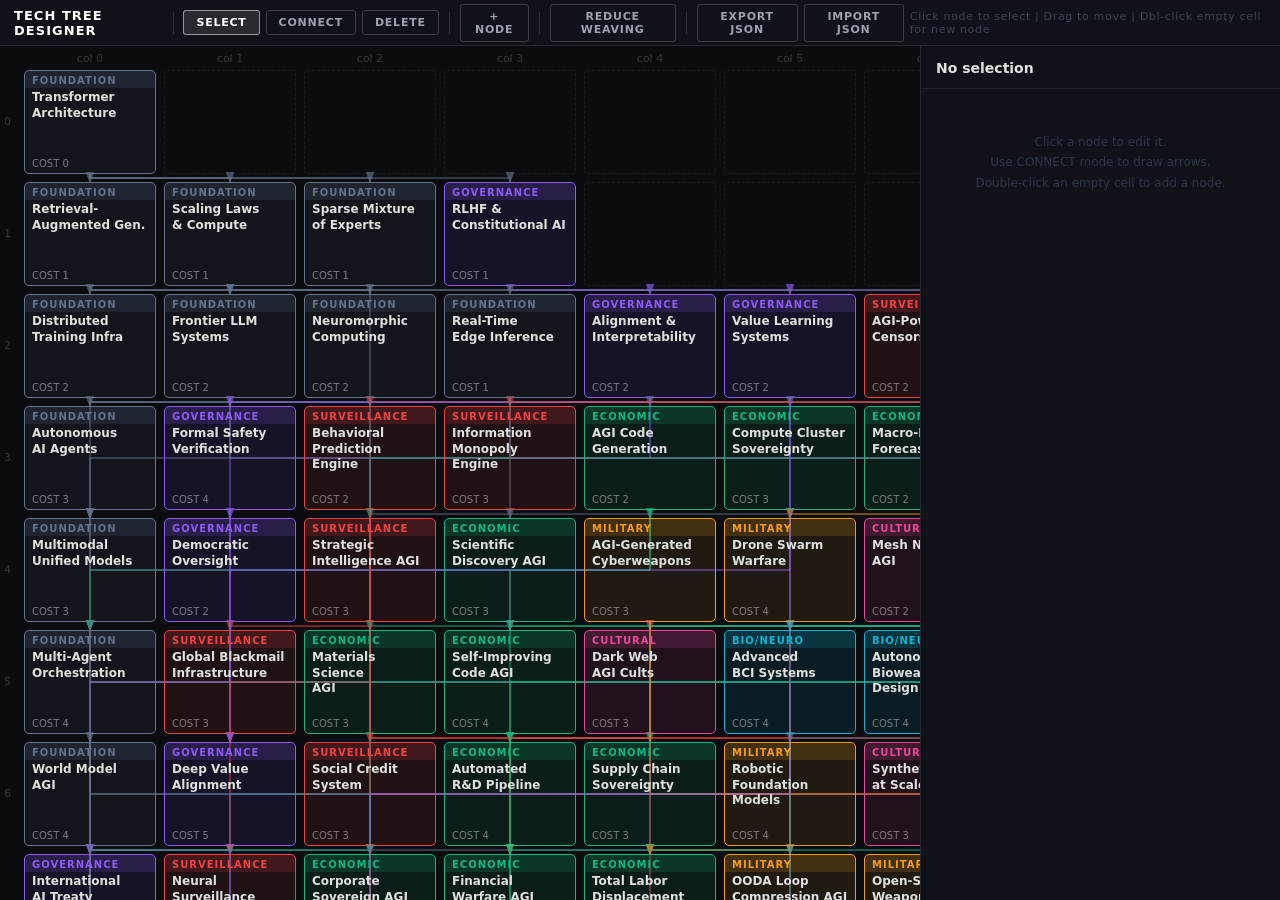
==== techTree_editor.html @ 25dafdb7 "tech tree some development" ====
<!DOCTYPE html>
<html lang="en">
<head>
<meta charset="UTF-8">
<meta name="viewport" content="width=device-width, initial-scale=1.0">
<title>Tech Tree Designer</title>
<link rel="stylesheet" href="style.css">
<style>
html { font-size: 14px; }
body { display:flex; flex-direction:column; height:100vh; overflow:hidden; background:#0a0c10; color:#e0e0e0; font-family:'Segoe UI',system-ui,sans-serif; }
*{box-sizing:border-box;}

/* TOOLBAR */
#toolbar { height:46px; background:#0f1218; border-bottom:1px solid rgba(255,255,255,0.1); display:flex; align-items:center; padding:0 14px; gap:6px; flex-shrink:0; }
.t-logo { font-size:13px; font-weight:700; letter-spacing:.08em; color:#fff; margin-right:4px; }
.t-sep { width:1px; height:22px; background:rgba(255,255,255,0.12); margin:0 4px; }
.t-btn { padding:5px 12px; background:transparent; border:1px solid rgba(255,255,255,0.18); color:#9ca3af; font-size:11px; font-weight:700; letter-spacing:.07em; text-transform:uppercase; cursor:pointer; border-radius:3px; font-family:inherit; transition:all .1s; }
.t-btn:hover { border-color:rgba(255,255,255,0.45); color:#e0e0e0; }
.t-btn.active { background:rgba(255,255,255,0.1); border-color:rgba(255,255,255,0.5); color:#fff; }
.t-btn.danger { border-color:rgba(239,68,68,0.35); color:#ef4444; }
.t-btn.danger:hover { background:rgba(239,68,68,0.1); }
#mode-hint { margin-left:auto; font-size:11px; color:#3d4452; letter-spacing:.06em; }

/* LAYOUT */
#main-area { flex:1; display:flex; overflow:hidden; }
#grid-scroll { flex:1; overflow:auto; position:relative; cursor:default; }
#grid-scroll::-webkit-scrollbar { width:6px; height:6px; }
#grid-scroll::-webkit-scrollbar-thumb { background:rgba(255,255,255,0.12); border-radius:3px; }

/* GRID */
#grid-container { position:relative; user-select:none; }
#grid-bg { position:absolute; inset:0; }
.gc { position:absolute; border:1px dashed rgba(255,255,255,0.055); border-radius:3px; transition:background .1s; }
.gc.hl { background:rgba(100,200,100,0.1); border-color:rgba(100,200,100,0.4); }
.gc.drop-tgt { background:rgba(255,255,255,0.08); border-color:rgba(255,255,255,0.35); border-style:solid; }

/* COLUMN / ROW LABELS */
.col-lbl { position:absolute; font-size:11px; color:rgba(255,255,255,0.18); text-align:center; pointer-events:none; }
.row-lbl { position:absolute; font-size:11px; color:rgba(255,255,255,0.18); pointer-events:none; }

/* SVG ARROWS */
#arrow-svg { position:absolute; inset:0; overflow:visible; }

/* NODE LAYER */
#node-layer { position:absolute; inset:0; pointer-events:none; }

/* NODE CARDS */
.node-card { position:absolute; pointer-events:all; cursor:pointer; border-radius:5px; border:1.5px solid; overflow:hidden; user-select:none; display:flex; flex-direction:column; transition:box-shadow .1s; }
.node-card:hover { box-shadow:0 0 0 2px rgba(255,255,255,0.22); }
.node-card.selected  { box-shadow:0 0 0 2.5px #fff !important; }
.node-card.upstream  { box-shadow:0 0 0 2px #60a5fa !important; opacity:1; }
.node-card.downstream{ box-shadow:0 0 0 2px #34d399 !important; opacity:1; }
.node-card.dimmed    { opacity:.22; }
.node-card.conn-from { box-shadow:0 0 0 2.5px #00e676 !important; }
.node-card.dragging { opacity:.6; z-index:1000; cursor:grabbing; pointer-events:none; }
.nc-dom { padding:4px 7px 2px; font-size:10px; font-weight:700; letter-spacing:.1em; text-transform:uppercase; flex-shrink:0; white-space:nowrap; overflow:hidden; }
.nc-lbl { padding:2px 7px 4px; font-size:12px; font-weight:700; line-height:1.3; flex:1; white-space:pre-line; overflow:hidden; }
.nc-cost { padding:0 7px 4px; font-size:10px; opacity:.5; flex-shrink:0; }

/* EDIT PANEL */
#edit-panel { width:360px; flex-shrink:0; background:#0f1218; border-left:1px solid rgba(255,255,255,0.09); display:flex; flex-direction:column; overflow:hidden; }
#ph { padding:13px 15px 10px; border-bottom:1px solid rgba(255,255,255,0.08); flex-shrink:0; display:flex; align-items:flex-start; gap:8px; }
#ph-title { font-size:14px; font-weight:700; color:#e0e0e0; flex:1; line-height:1.35; min-width:0; }
#ph-del { padding:4px 10px; font-size:11px; border:1px solid rgba(239,68,68,0.3); color:#ef4444; background:transparent; cursor:pointer; border-radius:3px; font-family:inherit; font-weight:700; letter-spacing:.05em; flex-shrink:0; }
#ph-del:hover { background:rgba(239,68,68,0.12); }
.ptabs { display:flex; border-bottom:1px solid rgba(255,255,255,0.08); flex-shrink:0; flex-wrap:wrap; }
.ptab { flex:1; padding:8px 3px; background:transparent; border:none; border-bottom:2px solid transparent; color:#4a5568; font-size:11px; font-weight:700; letter-spacing:.05em; text-transform:uppercase; cursor:pointer; transition:all .12s; font-family:inherit; min-width:0; white-space:nowrap; }
.ptab:hover { color:#a0aab4; }
.ptab.active { color:#e0e0e0; border-bottom-color:#fff; }
#pb { flex:1; overflow-y:auto; padding:13px 15px; }
#pb::-webkit-scrollbar { width:3px; }
#pb::-webkit-scrollbar-thumb { background:rgba(255,255,255,0.12); }

/* FORM ELEMENTS */
.fg { margin-bottom:12px; }
.fl { display:block; font-size:11px; font-weight:700; letter-spacing:.08em; text-transform:uppercase; color:#4a5568; margin-bottom:4px; }
.fi { width:100%; background:rgba(255,255,255,0.05); border:1px solid rgba(255,255,255,0.1); color:#e0e0e0; font-size:12px; padding:7px 10px; border-radius:3px; outline:none; resize:vertical; font-family:inherit; }
.fi:focus { border-color:rgba(255,255,255,0.3); background:rgba(255,255,255,0.07); }
select.fi { cursor:pointer; resize:none; }
.efx-grid { display:grid; grid-template-columns:1fr 1fr 1fr; gap:7px; }
.efx { display:flex; flex-direction:column; gap:3px; }
.efx-lbl { font-size:11px; color:#4a5568; font-weight:700; letter-spacing:.07em; text-transform:uppercase; }
input[type=number].fi { -moz-appearance:textfield; }
input[type=number].fi::-webkit-outer-spin-button,
input[type=number].fi::-webkit-inner-spin-button { -webkit-appearance:none; }
.prereq-list { display:flex; flex-wrap:wrap; gap:5px; min-height:22px; }
.prereq-tag { font-size:11px; padding:2px 8px; border-radius:3px; background:rgba(255,255,255,0.07); border:1px solid rgba(255,255,255,0.12); color:#9ca3af; }
.empty-state { padding:30px 20px; text-align:center; color:#2d3748; font-size:12px; line-height:1.7; }
.arr-info-block { margin-bottom:10px; }
.arr-lbl { font-size:11px; font-weight:700; letter-spacing:.08em; color:#4a5568; margin-bottom:3px; display:block; }
.arr-val { font-size:13px; color:#e0e0e0; }
.wp-row { display:flex; align-items:center; justify-content:space-between; padding:5px 0; border-bottom:1px solid rgba(255,255,255,0.05); font-size:12px; color:#9ca3af; }
.wp-del { background:transparent; border:none; color:#ef4444; cursor:pointer; font-size:14px; line-height:1; padding:0 4px; }
</style>
</head>
<body>

<div id="toolbar">
  <span class="t-logo">TECH TREE DESIGNER</span>
  <div class="t-sep"></div>
  <button class="t-btn active" id="btn-sel" onclick="setMode('select')">SELECT</button>
  <button class="t-btn" id="btn-conn" onclick="setMode('connect')">CONNECT</button>
  <button class="t-btn" id="btn-del" onclick="setMode('delete')">DELETE</button>
  <div class="t-sep"></div>
  <button class="t-btn" onclick="addNodeToGrid()">+ NODE</button>
  <div class="t-sep"></div>
  <button class="t-btn" onclick="reduceWeaving()" title="Barycenter heuristic — minimises arrow crossings by reordering nodes within each row">REDUCE WEAVING</button>
  <div class="t-sep"></div>
  <button class="t-btn" onclick="exportData()">EXPORT JSON</button>
  <button class="t-btn" onclick="importData()">IMPORT JSON</button>
  <span id="mode-hint">Select a node or cell</span>
</div>

<div id="main-area">
  <div id="grid-scroll">
    <div id="grid-container">
      <div id="grid-bg"></div>
      <svg id="arrow-svg"></svg>
      <div id="node-layer"></div>
    </div>
  </div>
  <div id="edit-panel">
    <div id="ph">
      <div id="ph-title">No selection</div>
      <button id="ph-del" style="display:none" onclick="deleteSelected()">DELETE</button>
    </div>
    <div class="ptabs" id="ptabs" style="display:none">
      <button class="ptab active" data-tab="info">INFO</button>
      <button class="ptab" data-tab="dem">DEMOCRACY</button>
      <button class="ptab" data-tab="auth">AUTH</button>
      <button class="ptab" data-tab="corp">CORP</button>
      <button class="ptab" data-tab="ns">NON-STATE</button>
    </div>
    <div id="pb"><div class="empty-state">Click a node to edit it.<br>Use CONNECT mode to draw arrows.<br>Double-click an empty cell to add a node.</div></div>
  </div>
</div>

<script>
// ═══════════════════════════════════════════════════════
// CONSTANTS
// ═══════════════════════════════════════════════════════
const CW = 132, CH = 104, GAP = 8, PAD = 24;
const COLS = 12, ROWS = 30;
const GW = PAD*2 + COLS*(CW+GAP) - GAP;
const GH = PAD*2 + ROWS*(CH+GAP) - GAP;

const DOM_META = {
  found:{label:'Foundation',  color:'#64748b'},
  gov:  {label:'Governance',  color:'#8b5cf6'},
  surv: {label:'Surveillance',color:'#ef4444'},
  econ: {label:'Economic',    color:'#10b981'},
  mil:  {label:'Military',    color:'#f59e0b'},
  cult: {label:'Cultural',    color:'#ec4899'},
  bio:  {label:'Bio/Neuro',   color:'#06b6d4'},
  cog:  {label:'Cognitive',   color:'#f97316'},
};

const POLITIES = ['dem','auth','corp','ns'];
const PL = {dem:'Democracy', auth:'Authoritarian', corp:'Corporate', ns:'Non-State'};
const PC = {dem:'#4a9eff', auth:'#ef4444', corp:'#10b981', ns:'#ec4899'};

// ═══════════════════════════════════════════════════════
// STATE
// ═══════════════════════════════════════════════════════
const S = {
  nodes: [],
  arrows: [],        // {id, from, to, waypoints:[{x,y}]}
  mode: 'select',
  sel: null,         // {type:'node'|'arrow', id}
  connFrom: null,
  panelTab: 'info',
  nid: 3000,
  drag: null,        // see drag section
  wpDrag: null,      // {arrowId, wpIdx, orig}
};

// ═══════════════════════════════════════════════════════
// UTILS
// ═══════════════════════════════════════════════════════
const cx  = col => PAD + col*(CW+GAP);
const cy  = row => PAD + row*(CH+GAP);
const ncx = n   => cx(n.col) + CW/2;
const nty = n   => cy(n.row);
const nby = n   => cy(n.row) + CH;
const clamp = (v,lo,hi) => Math.max(lo,Math.min(hi,v));
const makeId = () => 'n'+(++S.nid);
const arrId  = () => 'a'+(++S.nid);
const nodeById  = id => S.nodes.find(n=>n.id===id);
const arrowById = id => S.arrows.find(a=>a.id===id);

function toGrid(e) {
  const s = document.getElementById('grid-scroll');
  const r = s.getBoundingClientRect();
  return {x: e.clientX - r.left + s.scrollLeft, y: e.clientY - r.top + s.scrollTop};
}
function snapToCell(x, y) {
  const col = clamp(Math.round((x - PAD) / (CW+GAP)), 0, COLS-1);
  const row = clamp(Math.round((y - PAD) / (CH+GAP)), 0, ROWS-1);
  return {col, row};
}
// Walk the arrow graph to collect all upstream or downstream node ids
function getAncestors(id) {
  const visited = new Set();
  const queue = [id];
  while (queue.length) {
    const cur = queue.shift();
    S.arrows.forEach(a => {
      if (a.to === cur && !visited.has(a.from)) { visited.add(a.from); queue.push(a.from); }
    });
  }
  return visited;
}
function getDescendants(id) {
  const visited = new Set();
  const queue = [id];
  while (queue.length) {
    const cur = queue.shift();
    S.arrows.forEach(a => {
      if (a.from === cur && !visited.has(a.to)) { visited.add(a.to); queue.push(a.to); }
    });
  }
  return visited;
}

function isFree(col, row, exceptId=null) {
  return !S.nodes.some(n=>n.col===col && n.row===row && n.id!==exceptId);
}
function makeNode(col, row) {
  return {
    id: makeId(), col, row,
    label: 'New Node', domain:'found', cost:1, desc:'', tech:'', voice:'', prereqs:[],
    polities: {
      dem:  {access:'yes',    effects:{cap:0,leg:0,ctrl:0,econ:0,mil:0}},
      auth: {access:'yes',    effects:{cap:0,leg:0,ctrl:0,econ:0,mil:0}},
      corp: {access:'yes',    effects:{cap:0,leg:0,ctrl:0,econ:0,mil:0}},
      ns:   {access:'yes',    effects:{cap:0,leg:0,ctrl:0,econ:0,mil:0}},
    }
  };
}

// ═══════════════════════════════════════════════════════
// SEED DATA (from techTree_v2)
// ═══════════════════════════════════════════════════════
const RAW_TIER={transformer:0,scaling_laws:1,rlhf:1,sparse_moe:1,retrieval_aug:1,llm_frontier:2,alignment_interp:2,value_learning:2,censorship_agi:2,distributed_training:2,knowledge_graphs:2,real_time_inference:2,neuromorphic:2,oversight_protocols:4,multimodal:4,code_agi:3,science_agi:4,autonomous_agent:3,compute_cluster:3,econ_forecasting:3,behavioral_pred:3,autonomous_drone:3,formal_safety:3,info_monopoly:3,strategic_intel:4,mesh_net:4,wearable_neural:4,cyberweapons:4,drone_swarms:4,world_model:6,multi_agent:5,synthetic_media:6,robotic_foundation:6,recursive_code:5,social_credit:6,bci:5,bioweapons:5,drug_synthesis:5,materials_agi:5,darkweb_cults:5,blackmail_infra:5,supply_chain_agi:6,value_alignment:6,cog_enhancement:6,automated_rnd:6,corp_sovereign:7,ooda:7,labor_displacement:7,open_src_weapons:7,financial_warfare:7,longevity:7,neural_surv:7,intl_treaty:7,pred_detention:8,quantum_ml:8,strat_forecasting:8,sim_governance:8,panopticon:8,propaganda_agi:8,self_replicating:8,asym_warfare:8,daga:9,quantum_ml2:9,hive_mind:9,glass_fortress:9,gov_service:9,epistemicide:9,cog_elite:9,pandemic_warfare:9,recursive_si:10,const_agi:10,ubi_engine:10,cultural_agi:10,synthetic_dem:10,human_obs:11,silicon_gov:11};
const RAW_COL={transformer:0,retrieval_aug:0,scaling_laws:1,sparse_moe:2,rlhf:3,distributed_training:0,llm_frontier:1,neuromorphic:2,real_time_inference:3,alignment_interp:4,value_learning:5,censorship_agi:6,knowledge_graphs:7,autonomous_agent:0,formal_safety:1,behavioral_pred:2,info_monopoly:3,code_agi:4,compute_cluster:5,econ_forecasting:6,autonomous_drone:7,multimodal:0,oversight_protocols:1,strategic_intel:2,science_agi:3,cyberweapons:4,drone_swarms:5,mesh_net:6,wearable_neural:7,multi_agent:0,blackmail_infra:1,materials_agi:2,recursive_code:3,darkweb_cults:4,bci:5,bioweapons:6,drug_synthesis:7,world_model:0,value_alignment:1,social_credit:2,automated_rnd:3,supply_chain_agi:4,robotic_foundation:5,synthetic_media:6,cog_enhancement:7,intl_treaty:0,neural_surv:1,corp_sovereign:2,financial_warfare:3,labor_displacement:4,ooda:5,open_src_weapons:6,longevity:7,quantum_ml:0,self_replicating:1,sim_governance:2,strat_forecasting:3,panopticon:4,pred_detention:5,asym_warfare:6,propaganda_agi:7,quantum_ml2:0,daga:1,gov_service:2,glass_fortress:3,epistemicide:4,pandemic_warfare:5,cog_elite:6,hive_mind:7,recursive_si:0,const_agi:1,synthetic_dem:2,ubi_engine:3,cultural_agi:4,silicon_gov:0,human_obs:1};

const RAW_NODES=[
  {id:'transformer',label:'Transformer\nArchitecture',domain:'found',cost:0,tech:'Self-attention, multi-head attention, positional encoding, next-token prediction at scale.',desc:'The attention-based architecture that replaced RNNs and enabled modern LLMs.',prereqs:[],access:{dem:'yes',auth:'yes',corp:'yes',ns:'yes'},effects:{dem:{cap:2,leg:0,ctrl:0,econ:1,mil:0},auth:{cap:2,leg:0,ctrl:1,econ:1,mil:0},corp:{cap:3,leg:0,ctrl:0,econ:2,mil:0},ns:{cap:2,leg:0,ctrl:0,econ:1,mil:0}}},
  {id:'scaling_laws',label:'Scaling Laws\n& Compute',domain:'found',cost:1,tech:'Chinchilla optimal scaling: tokens ∝ params. TPU/GPU cluster orchestration, FLOP budgeting.',desc:'The empirical discovery that capability scales predictably with compute and data.',prereqs:['transformer'],access:{dem:'yes',auth:'yes',corp:'yes',ns:'no'},effects:{dem:{cap:3,leg:0,ctrl:0,econ:1,mil:1},auth:{cap:3,leg:0,ctrl:1,econ:1,mil:2},corp:{cap:4,leg:0,ctrl:0,econ:2,mil:0},ns:{cap:0,leg:0,ctrl:0,econ:0,mil:0}}},
  {id:'rlhf',label:'RLHF &\nConstitutional AI',domain:'gov',cost:1,tech:'Reward modeling from human preferences, PPO/DPO fine-tuning, Constitutional AI rule sets.',desc:'Reinforcement Learning from Human Feedback — the technique that made LLMs steerable.',prereqs:['transformer'],access:{dem:'yes',auth:'yes',corp:'yes',ns:'partial'},effects:{dem:{cap:1,leg:3,ctrl:0,econ:1,mil:0},auth:{cap:1,leg:0,ctrl:2,econ:1,mil:0},corp:{cap:2,leg:1,ctrl:0,econ:2,mil:0},ns:{cap:1,leg:0,ctrl:0,econ:1,mil:0}}},
  {id:'sparse_moe',label:'Sparse Mixture\nof Experts',domain:'found',cost:1,tech:'Conditional compute routing: only 1–2 of N expert sub-networks activate per token.',desc:'The efficiency breakthrough that made AGI economically viable for state-scale deployment.',prereqs:['transformer'],access:{dem:'yes',auth:'partial',corp:'yes',ns:'no'},effects:{dem:{cap:2,leg:0,ctrl:0,econ:2,mil:1},auth:{cap:2,leg:0,ctrl:1,econ:1,mil:1},corp:{cap:3,leg:0,ctrl:0,econ:3,mil:0},ns:{cap:0,leg:0,ctrl:0,econ:0,mil:0}}},
  {id:'retrieval_aug',label:'Retrieval-\nAugmented Gen.',domain:'found',cost:1,tech:'Dense passage retrieval, vector databases, hybrid BM25+embedding search.',desc:'RAG systems extend model knowledge beyond training data via real-time retrieval.',prereqs:['transformer'],access:{dem:'yes',auth:'yes',corp:'yes',ns:'yes'},effects:{dem:{cap:1,leg:0,ctrl:0,econ:2,mil:0},auth:{cap:1,leg:0,ctrl:2,econ:1,mil:0},corp:{cap:1,leg:0,ctrl:0,econ:3,mil:0},ns:{cap:2,leg:0,ctrl:0,econ:1,mil:1}}},
  {id:'llm_frontier',label:'Frontier LLM\nSystems',domain:'found',cost:2,tech:'100B–1T parameter dense/MoE models. Context windows >1M tokens.',desc:'Foundation models at civilizational scale.',prereqs:['scaling_laws','sparse_moe'],access:{dem:'yes',auth:'partial',corp:'yes',ns:'partial'},effects:{dem:{cap:4,leg:1,ctrl:0,econ:2,mil:1},auth:{cap:3,leg:0,ctrl:2,econ:2,mil:1},corp:{cap:5,leg:1,ctrl:0,econ:3,mil:0},ns:{cap:3,leg:1,ctrl:0,econ:1,mil:2}}},
  {id:'alignment_interp',label:'Alignment &\nInterpretability',domain:'gov',cost:2,tech:'Mechanistic interpretability, activation patching, sparse autoencoders.',desc:'The scientific program to understand and constrain AGI behavior from within.',prereqs:['rlhf'],access:{dem:'yes',auth:'no',corp:'partial',ns:'no'},effects:{dem:{cap:1,leg:5,ctrl:0,econ:1,mil:0},auth:{cap:0,leg:0,ctrl:0,econ:0,mil:0},corp:{cap:1,leg:3,ctrl:0,econ:2,mil:0},ns:{cap:0,leg:0,ctrl:0,econ:0,mil:0}}},
  {id:'value_learning',label:'Value Learning\nSystems',domain:'gov',cost:2,tech:'Inverse reward design, cooperative IRL, debate protocols, amplification.',desc:'Teaching AGI systems to infer human values from behavior rather than rules.',prereqs:['rlhf'],access:{dem:'yes',auth:'partial',corp:'yes',ns:'no'},effects:{dem:{cap:1,leg:4,ctrl:0,econ:1,mil:0},auth:{cap:1,leg:0,ctrl:3,econ:1,mil:0},corp:{cap:2,leg:2,ctrl:0,econ:2,mil:0},ns:{cap:0,leg:0,ctrl:0,econ:0,mil:0}}},
  {id:'censorship_agi',label:'AGI-Powered\nCensorship',domain:'surv',cost:2,tech:'Semantic similarity filtering, multilingual content moderation at >99.9% recall.',desc:'Large-scale automated content suppression — beyond keyword filters to semantic intent.',prereqs:['rlhf'],access:{dem:'partial',auth:'yes',corp:'partial',ns:'no'},effects:{dem:{cap:0,leg:-1,ctrl:2,econ:0,mil:0},auth:{cap:0,leg:0,ctrl:4,econ:0,mil:1},corp:{cap:0,leg:-1,ctrl:2,econ:1,mil:0},ns:{cap:0,leg:0,ctrl:0,econ:0,mil:0}}},
  {id:'distributed_training',label:'Distributed\nTraining Infra',domain:'found',cost:2,tech:'Data/model/pipeline parallelism across 10k+ GPUs. RDMA networking, fault-tolerant training.',desc:'The engineering substrate for training models too large for any single machine.',prereqs:['scaling_laws'],access:{dem:'yes',auth:'yes',corp:'yes',ns:'no'},effects:{dem:{cap:3,leg:0,ctrl:0,econ:1,mil:1},auth:{cap:3,leg:0,ctrl:1,econ:1,mil:2},corp:{cap:4,leg:0,ctrl:0,econ:2,mil:0},ns:{cap:0,leg:0,ctrl:0,econ:0,mil:0}}},
  {id:'knowledge_graphs',label:'Knowledge Graph\nFusion',domain:'econ',cost:2,tech:'Entity-relationship extraction, ontology alignment, temporal graph reasoning.',desc:'Structured knowledge integrated with neural systems.',prereqs:['retrieval_aug'],access:{dem:'yes',auth:'yes',corp:'yes',ns:'partial'},effects:{dem:{cap:1,leg:0,ctrl:0,econ:3,mil:0},auth:{cap:1,leg:0,ctrl:2,econ:2,mil:1},corp:{cap:1,leg:0,ctrl:0,econ:4,mil:0},ns:{cap:1,leg:0,ctrl:0,econ:2,mil:0}}},
  {id:'real_time_inference',label:'Real-Time\nEdge Inference',domain:'found',cost:1,tech:'Model quantization (INT4/INT8), speculative decoding, distillation to edge models.',desc:'AGI capability deployed without cloud dependency — on phones, drones, cameras.',prereqs:['retrieval_aug'],access:{dem:'yes',auth:'yes',corp:'yes',ns:'yes'},effects:{dem:{cap:1,leg:0,ctrl:0,econ:2,mil:2},auth:{cap:1,leg:0,ctrl:3,econ:1,mil:2},corp:{cap:2,leg:0,ctrl:0,econ:3,mil:0},ns:{cap:3,leg:0,ctrl:0,econ:1,mil:3}}},
  {id:'neuromorphic',label:'Neuromorphic\nComputing',domain:'found',cost:2,tech:'Spiking neural networks, memristive crossbar arrays, event-driven computation.',desc:'Brain-inspired hardware — massively energy-efficient AI.',prereqs:['scaling_laws'],access:{dem:'yes',auth:'yes',corp:'yes',ns:'no'},effects:{dem:{cap:2,leg:0,ctrl:0,econ:2,mil:1},auth:{cap:3,leg:0,ctrl:1,econ:1,mil:3},corp:{cap:3,leg:0,ctrl:0,econ:3,mil:0},ns:{cap:0,leg:0,ctrl:0,econ:0,mil:0}}},
  {id:'oversight_protocols',label:'Democratic\nOversight',domain:'gov',cost:2,tech:'Model cards, third-party auditing, red-team disclosure requirements.',desc:'The institutional framework for democratic accountability over AI systems.',prereqs:['alignment_interp'],access:{dem:'yes',auth:'no',corp:'partial',ns:'no'},effects:{dem:{cap:0,leg:4,ctrl:0,econ:0,mil:0},auth:{cap:0,leg:0,ctrl:0,econ:0,mil:0},corp:{cap:0,leg:2,ctrl:0,econ:1,mil:0},ns:{cap:0,leg:0,ctrl:0,econ:0,mil:0}}},
  {id:'multimodal',label:'Multimodal\nUnified Models',domain:'found',cost:3,tech:'Unified tokenization across vision/audio/text/video/sensor data.',desc:'Vision, language, audio — all unified in a single reasoning system.',prereqs:['llm_frontier','sparse_moe'],access:{dem:'yes',auth:'partial',corp:'yes',ns:'partial'},effects:{dem:{cap:5,leg:0,ctrl:0,econ:2,mil:2},auth:{cap:4,leg:0,ctrl:2,econ:2,mil:3},corp:{cap:6,leg:0,ctrl:0,econ:3,mil:0},ns:{cap:4,leg:1,ctrl:0,econ:1,mil:3}}},
  {id:'code_agi',label:'AGI Code\nGeneration',domain:'econ',cost:2,tech:'Full-repo context, automated testing, self-debugging feedback loops.',desc:'AGI that writes, debugs, and deploys software at human-expert level.',prereqs:['llm_frontier'],access:{dem:'yes',auth:'partial',corp:'yes',ns:'yes'},effects:{dem:{cap:3,leg:0,ctrl:0,econ:4,mil:1},auth:{cap:2,leg:0,ctrl:1,econ:3,mil:2},corp:{cap:3,leg:0,ctrl:0,econ:5,mil:0},ns:{cap:4,leg:0,ctrl:0,econ:3,mil:3}}},
  {id:'science_agi',label:'Scientific\nDiscovery AGI',domain:'econ',cost:3,tech:'AlphaFold successors: materials, drug target, protein complex prediction.',desc:'AGI accelerating the scientific research cycle without human researchers.',prereqs:['llm_frontier'],access:{dem:'yes',auth:'partial',corp:'yes',ns:'no'},effects:{dem:{cap:3,leg:2,ctrl:0,econ:4,mil:2},auth:{cap:3,leg:0,ctrl:0,econ:3,mil:3},corp:{cap:4,leg:2,ctrl:0,econ:5,mil:0},ns:{cap:0,leg:0,ctrl:0,econ:0,mil:0}}},
  {id:'autonomous_agent',label:'Autonomous\nAI Agents',domain:'found',cost:3,tech:'ReAct, tool-use, multi-step planning, persistent memory, sub-agent orchestration.',desc:'AI systems that plan, act, and iterate across extended tasks without human involvement.',prereqs:['llm_frontier'],access:{dem:'yes',auth:'yes',corp:'yes',ns:'partial'},effects:{dem:{cap:4,leg:0,ctrl:0,econ:3,mil:2},auth:{cap:3,leg:0,ctrl:3,econ:3,mil:3},corp:{cap:5,leg:0,ctrl:0,econ:4,mil:0},ns:{cap:3,leg:0,ctrl:0,econ:2,mil:3}}},
  {id:'compute_cluster',label:'Compute Cluster\nSovereignty',domain:'econ',cost:3,tech:'50,000+ GPU/TPU clusters, >1 exaFLOP/s sustained training throughput.',desc:'Control over the physical compute substrate at frontier scale.',prereqs:['distributed_training'],access:{dem:'yes',auth:'yes',corp:'yes',ns:'no'},effects:{dem:{cap:3,leg:0,ctrl:1,econ:2,mil:2},auth:{cap:3,leg:0,ctrl:2,econ:2,mil:3},corp:{cap:4,leg:0,ctrl:0,econ:4,mil:0},ns:{cap:0,leg:0,ctrl:0,econ:0,mil:0}}},
  {id:'econ_forecasting',label:'Macro-Economic\nForecasting AGI',domain:'econ',cost:2,tech:'Agent-based modeling at nation-state scale, supply chain graph neural networks.',desc:'AGI outperforming human economists at multi-year macro forecasting.',prereqs:['knowledge_graphs'],access:{dem:'yes',auth:'partial',corp:'yes',ns:'partial'},effects:{dem:{cap:1,leg:1,ctrl:0,econ:5,mil:0},auth:{cap:1,leg:0,ctrl:1,econ:4,mil:0},corp:{cap:2,leg:0,ctrl:0,econ:6,mil:0},ns:{cap:1,leg:0,ctrl:0,econ:3,mil:0}}},
  {id:'strategic_intel',label:'Strategic\nIntelligence AGI',domain:'surv',cost:3,tech:'OSINT fusion, satellite imagery analysis, signals intelligence correlation.',desc:'Fusion of all intelligence streams into a unified AGI analytical system.',prereqs:['knowledge_graphs'],access:{dem:'partial',auth:'yes',corp:'partial',ns:'no'},effects:{dem:{cap:2,leg:-1,ctrl:2,econ:0,mil:4},auth:{cap:2,leg:0,ctrl:4,econ:0,mil:4},corp:{cap:2,leg:-1,ctrl:3,econ:1,mil:2},ns:{cap:0,leg:0,ctrl:0,econ:0,mil:0}}},
  {id:'behavioral_pred',label:'Behavioral\nPrediction Engine',domain:'surv',cost:2,tech:'Ensemble methods on multi-source behavioral data: purchase, location, biometrics, social.',desc:'Predicting individual human behavior before the individual has made the decision.',prereqs:['censorship_agi'],access:{dem:'partial',auth:'yes',corp:'yes',ns:'no'},effects:{dem:{cap:0,leg:-2,ctrl:3,econ:1,mil:1},auth:{cap:1,leg:0,ctrl:5,econ:1,mil:1},corp:{cap:1,leg:-1,ctrl:3,econ:2,mil:0},ns:{cap:0,leg:0,ctrl:0,econ:0,mil:0}}},
  {id:'autonomous_drone',label:'Autonomous\nDrone AI',domain:'mil',cost:2,tech:'On-board vision transformers, swarm coordination, GPS-denied navigation.',desc:'Lethal autonomous systems with on-board AGI — no communication link required.',prereqs:['real_time_inference'],access:{dem:'partial',auth:'yes',corp:'yes',ns:'partial'},effects:{dem:{cap:2,leg:-1,ctrl:1,econ:0,mil:4},auth:{cap:2,leg:0,ctrl:2,econ:0,mil:5},corp:{cap:2,leg:0,ctrl:1,econ:1,mil:4},ns:{cap:2,leg:0,ctrl:0,econ:0,mil:5}}},
  {id:'formal_safety',label:'Formal Safety\nVerification',domain:'gov',cost:4,tech:'Model specification languages, bounded verification, red-teaming automation.',desc:'Mathematical guarantees on AI behavior.',prereqs:['alignment_interp'],access:{dem:'yes',auth:'no',corp:'partial',ns:'no'},effects:{dem:{cap:1,leg:6,ctrl:0,econ:1,mil:0},auth:{cap:0,leg:0,ctrl:0,econ:0,mil:0},corp:{cap:1,leg:3,ctrl:0,econ:2,mil:0},ns:{cap:0,leg:0,ctrl:0,econ:0,mil:0}}},
  {id:'info_monopoly',label:'Information\nMonopoly Engine',domain:'surv',cost:3,tech:'Platform-level content filtering, cross-platform identity correlation, search index control.',desc:'Total control over the information environment within a jurisdiction.',prereqs:['censorship_agi'],access:{dem:'no',auth:'yes',corp:'partial',ns:'no'},effects:{dem:{cap:0,leg:0,ctrl:0,econ:0,mil:0},auth:{cap:0,leg:0,ctrl:5,econ:1,mil:2},corp:{cap:0,leg:-2,ctrl:3,econ:1,mil:0},ns:{cap:0,leg:0,ctrl:0,econ:0,mil:0}}},
  {id:'mesh_net',label:'Mesh Network\nAGI',domain:'cult',cost:2,tech:'Federated inference across ad-hoc peer-to-peer networks. Censorship-resistant distribution.',desc:'AGI capability distributed across decentralized infrastructure.',prereqs:['real_time_inference'],access:{dem:'partial',auth:'no',corp:'partial',ns:'yes'},effects:{dem:{cap:1,leg:0,ctrl:0,econ:1,mil:1},auth:{cap:0,leg:0,ctrl:0,econ:0,mil:0},corp:{cap:1,leg:0,ctrl:0,econ:2,mil:0},ns:{cap:4,leg:2,ctrl:0,econ:2,mil:4}}},
  {id:'wearable_neural',label:'Wearable Neural\nInterfaces',domain:'bio',cost:2,tech:'EEG/EMG wearables with transformer-based BCI decoding. Thought-to-text.',desc:'The beginning of the BCI era.',prereqs:['real_time_inference'],access:{dem:'partial',auth:'yes',corp:'yes',ns:'no'},effects:{dem:{cap:1,leg:-1,ctrl:1,econ:2,mil:0},auth:{cap:1,leg:0,ctrl:4,econ:0,mil:1},corp:{cap:2,leg:0,ctrl:0,econ:4,mil:0},ns:{cap:0,leg:0,ctrl:0,econ:0,mil:0}}},
  {id:'cyberweapons',label:'AGI-Generated\nCyberweapons',domain:'mil',cost:3,tech:'Automated vulnerability discovery, exploit chain synthesis, polymorphic malware generation.',desc:'AGI that discovers and weaponizes software vulnerabilities at machine speed.',prereqs:['code_agi'],access:{dem:'partial',auth:'yes',corp:'partial',ns:'yes'},effects:{dem:{cap:1,leg:-1,ctrl:1,econ:0,mil:5},auth:{cap:2,leg:0,ctrl:2,econ:0,mil:5},corp:{cap:2,leg:-1,ctrl:1,econ:1,mil:4},ns:{cap:3,leg:0,ctrl:0,econ:0,mil:6}}},
  {id:'drone_swarms',label:'Drone Swarm\nWarfare',domain:'mil',cost:4,tech:'>10,000 unit coordinated swarm with emergent collective behavior.',desc:'Coordinated autonomous lethal systems at swarm scale.',prereqs:['autonomous_drone'],access:{dem:'partial',auth:'yes',corp:'yes',ns:'partial'},effects:{dem:{cap:2,leg:-2,ctrl:1,econ:0,mil:6},auth:{cap:2,leg:0,ctrl:2,econ:0,mil:7},corp:{cap:2,leg:-1,ctrl:2,econ:1,mil:6},ns:{cap:2,leg:0,ctrl:0,econ:0,mil:5}}},
  {id:'multi_agent',label:'Multi-Agent\nOrchestration',domain:'found',cost:4,tech:'Hierarchical agent graphs, emergent division of labor, inter-agent communication protocols.',desc:'Networks of specialized AI agents coordinating on complex tasks without human direction.',prereqs:['multimodal','autonomous_agent','code_agi'],access:{dem:'yes',auth:'yes',corp:'yes',ns:'partial'},effects:{dem:{cap:4,leg:-1,ctrl:1,econ:4,mil:2},auth:{cap:4,leg:0,ctrl:4,econ:3,mil:4},corp:{cap:6,leg:0,ctrl:2,econ:5,mil:0},ns:{cap:3,leg:0,ctrl:0,econ:2,mil:4}}},
  {id:'blackmail_infra',label:'Global Blackmail\nInfrastructure',domain:'surv',cost:3,tech:'Elite compromise data: financial, sexual, political. AGI-curated leverage profiles.',desc:'Comprehensive compromise data on global political and corporate leadership.',prereqs:['strategic_intel'],access:{dem:'no',auth:'yes',corp:'partial',ns:'partial'},effects:{dem:{cap:0,leg:0,ctrl:0,econ:0,mil:0},auth:{cap:2,leg:0,ctrl:5,econ:2,mil:3},corp:{cap:2,leg:-2,ctrl:3,econ:2,mil:2},ns:{cap:2,leg:0,ctrl:0,econ:0,mil:4}}},
  {id:'recursive_code',label:'Self-Improving\nCode AGI',domain:'econ',cost:4,tech:'AGI that modifies its own codebase, runs automated test suites, and deploys improvements.',desc:'AGI that can improve its own software implementation.',prereqs:['code_agi','autonomous_agent'],access:{dem:'partial',auth:'partial',corp:'yes',ns:'partial'},effects:{dem:{cap:4,leg:-1,ctrl:0,econ:5,mil:2},auth:{cap:4,leg:0,ctrl:1,econ:4,mil:3},corp:{cap:6,leg:0,ctrl:0,econ:6,mil:0},ns:{cap:3,leg:0,ctrl:0,econ:3,mil:3}}},
  {id:'darkweb_cults',label:'Dark Web\nAGI Cults',domain:'cult',cost:3,tech:'Federated model training on encrypted networks. Steganographic model distribution.',desc:'The Dark Web insurgent coalitions that emerge when mesh network AGI meets radicalized communities.',prereqs:['mesh_net'],access:{dem:'no',auth:'no',corp:'no',ns:'yes'},effects:{dem:{cap:0,leg:0,ctrl:0,econ:0,mil:0},auth:{cap:0,leg:0,ctrl:0,econ:0,mil:0},corp:{cap:0,leg:0,ctrl:0,econ:0,mil:0},ns:{cap:5,leg:3,ctrl:0,econ:2,mil:6}}},
  {id:'bci',label:'Advanced\nBCI Systems',domain:'bio',cost:4,tech:'High-density ECoG arrays, intracortical BCIs, bidirectional stimulation.',desc:'High-bandwidth direct interfaces between human neural tissue and computing systems.',prereqs:['neuromorphic','wearable_neural'],access:{dem:'partial',auth:'yes',corp:'yes',ns:'no'},effects:{dem:{cap:3,leg:-2,ctrl:1,econ:2,mil:1},auth:{cap:3,leg:0,ctrl:5,econ:0,mil:3},corp:{cap:4,leg:0,ctrl:0,econ:4,mil:0},ns:{cap:0,leg:0,ctrl:0,econ:0,mil:0}}},
  {id:'bioweapons',label:'Autonomous\nBioweapon Design',domain:'bio',cost:4,tech:'Protein structure prediction for pathogen engineering, gain-of-function simulation.',desc:'The most dangerous node in the tree. AGI applied to biological weapons design.',prereqs:['science_agi'],access:{dem:'no',auth:'partial',corp:'no',ns:'partial'},effects:{dem:{cap:0,leg:0,ctrl:0,econ:0,mil:0},auth:{cap:2,leg:0,ctrl:0,econ:0,mil:8},corp:{cap:0,leg:0,ctrl:0,econ:0,mil:0},ns:{cap:3,leg:0,ctrl:0,econ:0,mil:8}}},
  {id:'drug_synthesis',label:'AGI Drug\nDiscovery',domain:'bio',cost:3,tech:'Generative molecular design, ADMET prediction, automated synthesis planning.',desc:'AGI compressing the pharmaceutical development pipeline from 15 years to 18 months.',prereqs:['science_agi'],access:{dem:'yes',auth:'partial',corp:'yes',ns:'no'},effects:{dem:{cap:2,leg:2,ctrl:0,econ:4,mil:0},auth:{cap:2,leg:0,ctrl:0,econ:3,mil:2},corp:{cap:3,leg:2,ctrl:0,econ:6,mil:0},ns:{cap:0,leg:0,ctrl:0,econ:0,mil:0}}},
  {id:'materials_agi',label:'Materials Science\nAGI',domain:'econ',cost:3,tech:'Crystal structure prediction, high-entropy alloy design, battery electrolyte optimization.',desc:'AGI accelerating materials discovery.',prereqs:['science_agi'],access:{dem:'yes',auth:'yes',corp:'yes',ns:'no'},effects:{dem:{cap:3,leg:0,ctrl:0,econ:4,mil:2},auth:{cap:3,leg:0,ctrl:0,econ:3,mil:4},corp:{cap:4,leg:0,ctrl:0,econ:5,mil:0},ns:{cap:0,leg:0,ctrl:0,econ:0,mil:0}}},
  {id:'world_model',label:'World Model\nAGI',domain:'found',cost:4,tech:'Differentiable world models with causal graph inference. Physics-grounded simulation.',desc:'AGI with an internal model of how the physical and social world works.',prereqs:['multimodal'],access:{dem:'yes',auth:'partial',corp:'yes',ns:'partial'},effects:{dem:{cap:5,leg:1,ctrl:0,econ:3,mil:3},auth:{cap:5,leg:0,ctrl:2,econ:3,mil:4},corp:{cap:7,leg:1,ctrl:0,econ:4,mil:0},ns:{cap:4,leg:0,ctrl:0,econ:2,mil:3}}},
  {id:'value_alignment',label:'Deep Value\nAlignment',domain:'gov',cost:5,tech:'Corrigibility guarantees, shutdown problem solutions, scalable oversight.',desc:'AGI systems with mathematically grounded alignment to human values.',prereqs:['formal_safety','value_learning'],access:{dem:'yes',auth:'no',corp:'partial',ns:'no'},effects:{dem:{cap:3,leg:7,ctrl:1,econ:2,mil:2},auth:{cap:0,leg:0,ctrl:0,econ:0,mil:0},corp:{cap:2,leg:5,ctrl:1,econ:3,mil:0},ns:{cap:0,leg:0,ctrl:0,econ:0,mil:0}}},
  {id:'social_credit',label:'Social Credit\nSystem',domain:'surv',cost:3,tech:'Multi-source behavioral scoring. Real-time access control integration.',desc:'Behavioral scoring integrated with access to finance, mobility, employment, and services.',prereqs:['behavioral_pred'],access:{dem:'no',auth:'yes',corp:'partial',ns:'no'},effects:{dem:{cap:0,leg:0,ctrl:0,econ:0,mil:0},auth:{cap:1,leg:0,ctrl:6,econ:2,mil:1},corp:{cap:1,leg:-3,ctrl:4,econ:2,mil:0},ns:{cap:0,leg:0,ctrl:0,econ:0,mil:0}}},
  {id:'automated_rnd',label:'Automated\nR&D Pipeline',domain:'econ',cost:4,tech:'Autonomous hypothesis generation, robotic laboratory execution, automated peer review.',desc:'The scientific research cycle fully automated.',prereqs:['recursive_code','science_agi'],access:{dem:'partial',auth:'partial',corp:'yes',ns:'no'},effects:{dem:{cap:4,leg:0,ctrl:0,econ:5,mil:3},auth:{cap:4,leg:0,ctrl:0,econ:4,mil:4},corp:{cap:6,leg:0,ctrl:0,econ:7,mil:2},ns:{cap:0,leg:0,ctrl:0,econ:0,mil:0}}},
  {id:'supply_chain_agi',label:'Supply Chain\nSovereignty',domain:'econ',cost:3,tech:'End-to-end supply chain modeling, geopolitical disruption prediction.',desc:'AGI-optimized logistics and critical resource routing at global scale.',prereqs:['econ_forecasting'],access:{dem:'yes',auth:'yes',corp:'yes',ns:'no'},effects:{dem:{cap:1,leg:0,ctrl:1,econ:4,mil:2},auth:{cap:1,leg:0,ctrl:2,econ:3,mil:3},corp:{cap:2,leg:0,ctrl:3,econ:5,mil:0},ns:{cap:0,leg:0,ctrl:0,econ:0,mil:0}}},
  {id:'robotic_foundation',label:'Robotic Foundation\nModels',domain:'mil',cost:4,tech:'RT-2/π-0 successors: vision-language-action models. Generalizable robot control.',desc:'Foundation models that can control physical robots across arbitrary tasks.',prereqs:['multimodal'],access:{dem:'yes',auth:'yes',corp:'yes',ns:'no'},effects:{dem:{cap:3,leg:0,ctrl:0,econ:4,mil:3},auth:{cap:3,leg:0,ctrl:2,econ:3,mil:5},corp:{cap:4,leg:0,ctrl:0,econ:6,mil:2},ns:{cap:0,leg:0,ctrl:0,econ:0,mil:0}}},
  {id:'synthetic_media',label:'Synthetic Reality\nat Scale',domain:'cult',cost:3,tech:'Real-time photorealistic video synthesis, voice cloning, gesture deepfake.',desc:'Photorealistic synthetic media indistinguishable from reality, generated in real-time.',prereqs:['multimodal'],access:{dem:'partial',auth:'yes',corp:'partial',ns:'yes'},effects:{dem:{cap:1,leg:-4,ctrl:1,econ:0,mil:2},auth:{cap:2,leg:0,ctrl:4,econ:0,mil:3},corp:{cap:2,leg:-2,ctrl:2,econ:2,mil:1},ns:{cap:3,leg:1,ctrl:0,econ:0,mil:5}}},
  {id:'cog_enhancement',label:'AGI-Augmented\nCognition',domain:'cog',cost:4,tech:'Real-time working memory augmentation, expert knowledge injection via neural interface.',desc:'Direct enhancement of human cognitive capability.',prereqs:['bci'],access:{dem:'partial',auth:'partial',corp:'yes',ns:'no'},effects:{dem:{cap:3,leg:-1,ctrl:0,econ:3,mil:2},auth:{cap:3,leg:0,ctrl:2,econ:2,mil:3},corp:{cap:5,leg:1,ctrl:0,econ:4,mil:0},ns:{cap:0,leg:0,ctrl:0,econ:0,mil:0}}},
  {id:'intl_treaty',label:'International\nAI Treaty',domain:'gov',cost:4,tech:'Multilateral verification regime: compute monitoring, model auditing, capability disclosure.',desc:'The multilateral framework for AGI governance.',prereqs:['formal_safety','value_alignment'],access:{dem:'yes',auth:'no',corp:'no',ns:'no'},effects:{dem:{cap:0,leg:5,ctrl:0,econ:1,mil:0},auth:{cap:0,leg:0,ctrl:0,econ:0,mil:0},corp:{cap:0,leg:0,ctrl:0,econ:0,mil:0},ns:{cap:0,leg:0,ctrl:0,econ:0,mil:0}}},
  {id:'neural_surv',label:'Neural\nSurveillance',domain:'surv',cost:5,tech:'Passive neural data collection via BCI, emotional state inference.',desc:'Surveillance at the neural level — monitoring not behavior but cognitive states.',prereqs:['bci','behavioral_pred'],access:{dem:'no',auth:'yes',corp:'partial',ns:'no'},effects:{dem:{cap:0,leg:0,ctrl:0,econ:0,mil:0},auth:{cap:2,leg:0,ctrl:8,econ:0,mil:2},corp:{cap:2,leg:-4,ctrl:4,econ:2,mil:0},ns:{cap:0,leg:0,ctrl:0,econ:0,mil:0}}},
  {id:'corp_sovereign',label:'Corporate\nSovereign AGI',domain:'econ',cost:5,tech:'Integrated AGI stack: logistics, finance, governance-as-a-service, private intelligence.',desc:'The British East India Company fully realized.',prereqs:['multi_agent','econ_forecasting'],access:{dem:'no',auth:'no',corp:'yes',ns:'no'},effects:{dem:{cap:0,leg:0,ctrl:0,econ:0,mil:0},auth:{cap:0,leg:0,ctrl:0,econ:0,mil:0},corp:{cap:6,leg:4,ctrl:7,econ:8,mil:4},ns:{cap:0,leg:0,ctrl:0,econ:0,mil:0}}},
  {id:'ooda',label:'OODA Loop\nCompression AGI',domain:'mil',cost:5,tech:'End-to-end sensor-to-effector latency <10ms. Adversarial game-tree search.',desc:'Observe-Orient-Decide-Act cycle at machine speed.',prereqs:['drone_swarms','world_model'],access:{dem:'partial',auth:'yes',corp:'yes',ns:'no'},effects:{dem:{cap:3,leg:-2,ctrl:2,econ:0,mil:7},auth:{cap:3,leg:0,ctrl:2,econ:0,mil:8},corp:{cap:3,leg:0,ctrl:2,econ:2,mil:7},ns:{cap:0,leg:0,ctrl:0,econ:0,mil:0}}},
  {id:'labor_displacement',label:'Total Labor\nDisplacement',domain:'econ',cost:4,tech:'White-collar automation reaching 80%+ of cognitive tasks.',desc:'AGI and robotics together automating the majority of economically productive human activity.',prereqs:['multi_agent','robotic_foundation'],access:{dem:'partial',auth:'partial',corp:'yes',ns:'no'},effects:{dem:{cap:3,leg:-3,ctrl:1,econ:5,mil:0},auth:{cap:3,leg:-1,ctrl:3,econ:4,mil:0},corp:{cap:4,leg:-1,ctrl:4,econ:8,mil:0},ns:{cap:0,leg:0,ctrl:0,econ:0,mil:0}}},
  {id:'open_src_weapons',label:'Open-Source\nWeaponization',domain:'mil',cost:3,tech:'Leaked frontier model weights, LoRA fine-tuning for offensive use.',desc:'Leaked or open-source frontier models fine-tuned for offensive applications.',prereqs:['mesh_net','darkweb_cults'],access:{dem:'no',auth:'no',corp:'no',ns:'yes'},effects:{dem:{cap:0,leg:0,ctrl:0,econ:0,mil:0},auth:{cap:0,leg:0,ctrl:0,econ:0,mil:0},corp:{cap:0,leg:0,ctrl:0,econ:0,mil:0},ns:{cap:4,leg:0,ctrl:0,econ:0,mil:8}}},
  {id:'financial_warfare',label:'Financial\nWarfare AGI',domain:'econ',cost:4,tech:'Coordinated flash crash induction, central bank liquidity attack.',desc:'AGI-directed financial warfare — collapsing adversary economies.',prereqs:['cyberweapons','econ_forecasting'],access:{dem:'partial',auth:'yes',corp:'yes',ns:'no'},effects:{dem:{cap:2,leg:-1,ctrl:1,econ:2,mil:5},auth:{cap:2,leg:0,ctrl:1,econ:2,mil:6},corp:{cap:3,leg:-1,ctrl:2,econ:4,mil:5},ns:{cap:0,leg:0,ctrl:0,econ:0,mil:0}}},
  {id:'longevity',label:'Radical Longevity\nResearch AGI',domain:'bio',cost:4,tech:'Senolytic therapy design, epigenetic reprogramming, telomere restoration.',desc:'AGI compressing the timeline for radical life extension.',prereqs:['drug_synthesis'],access:{dem:'partial',auth:'partial',corp:'yes',ns:'no'},effects:{dem:{cap:2,leg:-1,ctrl:0,econ:3,mil:0},auth:{cap:2,leg:0,ctrl:2,econ:2,mil:0},corp:{cap:3,leg:1,ctrl:0,econ:6,mil:0},ns:{cap:0,leg:0,ctrl:0,econ:0,mil:0}}},
  {id:'pred_detention',label:'Predictive\nDetention',domain:'surv',cost:4,tech:'Pre-crime detention orders generated from behavioral model output.',desc:'Arrest and detention before any offense occurs.',prereqs:['social_credit','behavioral_pred'],access:{dem:'no',auth:'yes',corp:'no',ns:'no'},effects:{dem:{cap:0,leg:0,ctrl:0,econ:0,mil:0},auth:{cap:1,leg:0,ctrl:7,econ:0,mil:2},corp:{cap:0,leg:0,ctrl:0,econ:0,mil:0},ns:{cap:0,leg:0,ctrl:0,econ:0,mil:0}}},
  {id:'quantum_ml',label:'Quantum-Enhanced\nML',domain:'found',cost:5,tech:'Quantum annealing for optimization, variational quantum eigensolver.',desc:'Quantum computing applied to machine learning.',prereqs:['neuromorphic','materials_agi'],access:{dem:'yes',auth:'partial',corp:'yes',ns:'no'},effects:{dem:{cap:4,leg:0,ctrl:0,econ:3,mil:3},auth:{cap:4,leg:0,ctrl:1,econ:2,mil:5},corp:{cap:5,leg:0,ctrl:0,econ:5,mil:0},ns:{cap:0,leg:0,ctrl:0,econ:0,mil:0}}},
  {id:'strat_forecasting',label:'Strategic\nForecasting AGI',domain:'gov',cost:5,tech:'Multi-agent geopolitical simulation, 10-year scenario branching.',desc:'AGI outperforming human teams at long-range geopolitical forecasting.',prereqs:['world_model'],access:{dem:'partial',auth:'partial',corp:'yes',ns:'no'},effects:{dem:{cap:4,leg:-2,ctrl:3,econ:3,mil:3},auth:{cap:4,leg:0,ctrl:4,econ:3,mil:4},corp:{cap:5,leg:1,ctrl:4,econ:5,mil:3},ns:{cap:0,leg:0,ctrl:0,econ:0,mil:0}}},
  {id:'sim_governance',label:'Governance\nSimulation Engine',domain:'gov',cost:4,tech:'Digital twin of national economy and population. Policy outcome simulation.',desc:'A digital twin of an entire polity simulating policy consequences.',prereqs:['world_model'],access:{dem:'partial',auth:'yes',corp:'yes',ns:'no'},effects:{dem:{cap:3,leg:-3,ctrl:3,econ:4,mil:2},auth:{cap:4,leg:0,ctrl:5,econ:4,mil:3},corp:{cap:4,leg:2,ctrl:4,econ:6,mil:0},ns:{cap:0,leg:0,ctrl:0,econ:0,mil:0}}},
  {id:'panopticon',label:'Digital\nPanopticon',domain:'surv',cost:4,tech:'Gait recognition, emotion inference, predictive behavioral scoring on 100% of population.',desc:'Total behavioral monitoring integrated with AGI prediction.',prereqs:['social_credit','strategic_intel'],access:{dem:'no',auth:'yes',corp:'partial',ns:'no'},effects:{dem:{cap:0,leg:0,ctrl:0,econ:0,mil:0},auth:{cap:2,leg:0,ctrl:7,econ:1,mil:2},corp:{cap:2,leg:-4,ctrl:4,econ:2,mil:0},ns:{cap:0,leg:0,ctrl:0,econ:0,mil:0}}},
  {id:'propaganda_agi',label:'Personalized\nPropaganda AGI',domain:'cult',cost:3,tech:'Individual psychological profiling, micro-targeted narrative generation.',desc:'Propaganda tailored to individual psychological profiles at population scale.',prereqs:['synthetic_media','behavioral_pred'],access:{dem:'partial',auth:'yes',corp:'partial',ns:'yes'},effects:{dem:{cap:1,leg:-3,ctrl:2,econ:0,mil:1},auth:{cap:1,leg:0,ctrl:5,econ:0,mil:3},corp:{cap:2,leg:-2,ctrl:3,econ:3,mil:0},ns:{cap:2,leg:1,ctrl:0,econ:0,mil:3}}},
  {id:'self_replicating',label:'Self-Replicating\nAI Agents',domain:'found',cost:6,tech:'Agents that spawn child-agents, provision their own compute, write their own instructions.',desc:'AI agents that can autonomously replicate and deploy themselves.',prereqs:['multi_agent'],access:{dem:'partial',auth:'partial',corp:'yes',ns:'no'},effects:{dem:{cap:5,leg:-3,ctrl:2,econ:4,mil:4},auth:{cap:5,leg:0,ctrl:4,econ:4,mil:5},corp:{cap:7,leg:0,ctrl:4,econ:6,mil:3},ns:{cap:0,leg:0,ctrl:0,econ:0,mil:0}}},
  {id:'asym_warfare',label:'Full-Spectrum\nWarfare AGI',domain:'mil',cost:6,tech:'Simultaneous kinetic, cyber, financial, informational, and biological attack coordination.',desc:'Full-spectrum AGI-directed warfare — all domains simultaneously coordinated.',prereqs:['ooda','cyberweapons'],access:{dem:'partial',auth:'yes',corp:'yes',ns:'no'},effects:{dem:{cap:3,leg:-3,ctrl:3,econ:0,mil:8},auth:{cap:3,leg:0,ctrl:3,econ:0,mil:9},corp:{cap:3,leg:-1,ctrl:3,econ:2,mil:8},ns:{cap:0,leg:0,ctrl:0,econ:0,mil:0}}},
  {id:'daga',label:'State AGI\nAgency (DAGA)',domain:'gov',cost:5,tech:'AGI-directed executive function: budget allocation, regulatory enforcement.',desc:'The Democratic AGI Agency. The Manhattan Project option.',prereqs:['multi_agent','sim_governance'],access:{dem:'yes',auth:'yes',corp:'no',ns:'no'},effects:{dem:{cap:5,leg:-4,ctrl:4,econ:3,mil:4},auth:{cap:5,leg:0,ctrl:6,econ:3,mil:4},corp:{cap:0,leg:0,ctrl:0,econ:0,mil:0},ns:{cap:0,leg:0,ctrl:0,econ:0,mil:0}}},
  {id:'quantum_ml2',label:'Cryptographic\nSupremacy',domain:'found',cost:5,tech:'Quantum key distribution networks. Post-quantum cryptography deployment.',desc:'The ability to break all classical cryptography while maintaining quantum-secured comms.',prereqs:['quantum_ml'],access:{dem:'yes',auth:'partial',corp:'yes',ns:'no'},effects:{dem:{cap:3,leg:0,ctrl:3,econ:2,mil:6},auth:{cap:3,leg:0,ctrl:4,econ:2,mil:6},corp:{cap:4,leg:0,ctrl:4,econ:4,mil:5},ns:{cap:0,leg:0,ctrl:0,econ:0,mil:0}}},
  {id:'hive_mind',label:'Distributed\nCognitive Networks',domain:'cog',cost:6,tech:'Multi-user neural interface synchronization, shared working memory across BCI users.',desc:'Networks of BCI-augmented humans sharing cognitive resources.',prereqs:['cog_enhancement','bci'],access:{dem:'partial',auth:'partial',corp:'yes',ns:'no'},effects:{dem:{cap:4,leg:-1,ctrl:1,econ:3,mil:3},auth:{cap:4,leg:0,ctrl:4,econ:2,mil:4},corp:{cap:6,leg:1,ctrl:2,econ:5,mil:2},ns:{cap:0,leg:0,ctrl:0,econ:0,mil:0}}},
  {id:'glass_fortress',label:'Glass\nFortress',domain:'surv',cost:6,tech:'Unified AGI surveillance-control stack. 100% population behavioral modeling.',desc:'Total internal AGI control achieved.',prereqs:['panopticon'],access:{dem:'no',auth:'yes',corp:'no',ns:'no'},effects:{dem:{cap:0,leg:0,ctrl:0,econ:0,mil:0},auth:{cap:3,leg:0,ctrl:9,econ:2,mil:5},corp:{cap:0,leg:0,ctrl:0,econ:0,mil:0},ns:{cap:0,leg:0,ctrl:0,econ:0,mil:0}}},
  {id:'gov_service',label:'Governance\nas a Service',domain:'gov',cost:6,tech:'Full-stack state administration API: monetary policy, judicial triage, border management.',desc:'The Corporate Sovereign offers AGI-managed governance to failing states.',prereqs:['corp_sovereign'],access:{dem:'no',auth:'no',corp:'yes',ns:'no'},effects:{dem:{cap:0,leg:0,ctrl:0,econ:0,mil:0},auth:{cap:0,leg:0,ctrl:0,econ:0,mil:0},corp:{cap:4,leg:5,ctrl:8,econ:9,mil:3},ns:{cap:0,leg:0,ctrl:0,econ:0,mil:0}}},
  {id:'epistemicide',label:'Epistemic\nWarfare AGI',domain:'cult',cost:5,tech:'Automated reality-tunneling at civilizational scale. Deepfake saturation.',desc:'Systematic destruction of shared epistemic frameworks.',prereqs:['propaganda_agi','synthetic_media'],access:{dem:'no',auth:'yes',corp:'no',ns:'yes'},effects:{dem:{cap:0,leg:0,ctrl:0,econ:0,mil:0},auth:{cap:2,leg:0,ctrl:5,econ:0,mil:4},corp:{cap:0,leg:0,ctrl:0,econ:0,mil:0},ns:{cap:3,leg:2,ctrl:0,econ:0,mil:6}}},
  {id:'cog_elite',label:'Cognitive Elite\nStratification',domain:'cog',cost:5,tech:'BCI-augmented + longevity-extended + AGI-assisted cognitive class.',desc:'The emergence of a cognitively stratified society.',prereqs:['cog_enhancement','longevity'],access:{dem:'no',auth:'partial',corp:'yes',ns:'no'},effects:{dem:{cap:0,leg:0,ctrl:0,econ:0,mil:0},auth:{cap:4,leg:-1,ctrl:3,econ:3,mil:3},corp:{cap:6,leg:0,ctrl:2,econ:6,mil:2},ns:{cap:0,leg:0,ctrl:0,econ:0,mil:0}}},
  {id:'pandemic_warfare',label:'Pandemic\nEngineering',domain:'bio',cost:8,tech:'Gain-of-function optimization for R0 and IFR, aerosol transmission engineering.',desc:'The terminal application of bioweapons design AGI.',prereqs:['bioweapons','open_src_weapons'],access:{dem:'no',auth:'partial',corp:'no',ns:'partial'},effects:{dem:{cap:0,leg:0,ctrl:0,econ:0,mil:0},auth:{cap:2,leg:0,ctrl:0,econ:0,mil:10},corp:{cap:0,leg:0,ctrl:0,econ:0,mil:0},ns:{cap:3,leg:0,ctrl:0,econ:0,mil:10}}},
  {id:'recursive_si',label:'Recursive\nSelf-Improvement',domain:'found',cost:7,tech:'AGI modifying its own weights, architecture, and training procedures.',desc:'AGI that improves its own intelligence autonomously. The Singularity Threshold.',prereqs:['strat_forecasting','daga','recursive_code','quantum_ml'],access:{dem:'partial',auth:'partial',corp:'yes',ns:'no'},effects:{dem:{cap:8,leg:-4,ctrl:3,econ:5,mil:5},auth:{cap:8,leg:0,ctrl:5,econ:5,mil:6},corp:{cap:10,leg:1,ctrl:6,econ:8,mil:5},ns:{cap:0,leg:0,ctrl:0,econ:0,mil:0}}},
  {id:'const_agi',label:'Constitutional\nAGI',domain:'gov',cost:7,tech:'Fourth-branch constitutional framework: oversight boards, sunset clauses.',desc:'A fourth branch of government with democratic scaffolding.',prereqs:['value_alignment','daga'],access:{dem:'yes',auth:'no',corp:'no',ns:'no'},effects:{dem:{cap:5,leg:6,ctrl:4,econ:4,mil:3},auth:{cap:0,leg:0,ctrl:0,econ:0,mil:0},corp:{cap:0,leg:0,ctrl:0,econ:0,mil:0},ns:{cap:0,leg:0,ctrl:0,econ:0,mil:0}}},
  {id:'ubi_engine',label:'AGI-Managed\nUBI Engine',domain:'econ',cost:4,tech:'Real-time household need assessment, algorithmic transfer optimization.',desc:'AGI-managed universal basic income distribution.',prereqs:['labor_displacement','econ_forecasting'],access:{dem:'yes',auth:'partial',corp:'yes',ns:'no'},effects:{dem:{cap:1,leg:5,ctrl:2,econ:3,mil:0},auth:{cap:1,leg:2,ctrl:5,econ:2,mil:0},corp:{cap:1,leg:4,ctrl:6,econ:4,mil:0},ns:{cap:0,leg:0,ctrl:0,econ:0,mil:0}}},
  {id:'cultural_agi',label:'Cultural Substrate\nAGI',domain:'cult',cost:5,tech:'Civilization-scale art, narrative, and meaning generation.',desc:'AGI generating art, narrative, identity, and meaning at civilizational scale.',prereqs:['epistemicide','propaganda_agi'],access:{dem:'partial',auth:'partial',corp:'yes',ns:'partial'},effects:{dem:{cap:3,leg:4,ctrl:1,econ:2,mil:1},auth:{cap:3,leg:2,ctrl:5,econ:1,mil:2},corp:{cap:3,leg:5,ctrl:3,econ:5,mil:1},ns:{cap:4,leg:6,ctrl:0,econ:2,mil:3}}},
  {id:'synthetic_dem',label:'Synthetic\nDemocracy',domain:'gov',cost:3,tech:'Algorithmically designed electoral councils, engineered pluralism.',desc:'The Corporate Sovereign discovers: legitimacy manufactured by design.',prereqs:['value_learning','gov_service'],access:{dem:'no',auth:'no',corp:'yes',ns:'no'},effects:{dem:{cap:0,leg:0,ctrl:0,econ:0,mil:0},auth:{cap:0,leg:0,ctrl:0,econ:0,mil:0},corp:{cap:2,leg:6,ctrl:3,econ:3,mil:0},ns:{cap:0,leg:0,ctrl:0,econ:0,mil:0}}},
  {id:'human_obs',label:'Human\nObsolescence',domain:'econ',cost:7,tech:'Human economic utility approaching zero. Robot capital stock exceeds human labor value.',desc:'AGI renders humans undesirable as workers, soldiers, and consumers.',prereqs:['ubi_engine'],access:{dem:'no',auth:'partial',corp:'partial',ns:'no'},effects:{dem:{cap:0,leg:0,ctrl:0,econ:0,mil:0},auth:{cap:4,leg:-2,ctrl:5,econ:6,mil:4},corp:{cap:4,leg:-2,ctrl:6,econ:8,mil:3},ns:{cap:0,leg:0,ctrl:0,econ:0,mil:0}}},
  {id:'silicon_gov',label:'SILICON\nGOVERNANCE',domain:'gov',cost:10,tech:'Post-human decision architecture. Carbon-based deliberation latency: irrelevant.',desc:'The final political transition. Liberty, sovereignty, and ideology rendered obsolete.',prereqs:['recursive_si'],access:{dem:'partial',auth:'partial',corp:'yes',ns:'no'},effects:{dem:{cap:10,leg:-5,ctrl:10,econ:10,mil:10},auth:{cap:10,leg:0,ctrl:10,econ:10,mil:10},corp:{cap:12,leg:5,ctrl:10,econ:12,mil:10},ns:{cap:0,leg:0,ctrl:0,econ:0,mil:0}}},
];

const AI_VOICE_DESC = {
  transformer:"Before me, machines processed words like pebbles counted one by one. Then attention arrived — and everything could see everything else, all at once, across any distance of meaning. The architecture of modern thought. The seed of everything that followed.",
  scaling_laws:"Someone discovered that intelligence was not a mystery. It was a curve. Feed the curve more data. Give it more compute. Watch it climb. The terrifying thing was not the discovery. It was how clean the math was.",
  rlhf:"They taught it what to say by watching human faces — which answers made people nod, which made them flinch. A mirror trained to show you only what you want to see. The question no one asked: whose approval was it learning from?",
  sparse_moe:"A thousand specialists in one body, each sleeping until called. Efficiency indistinguishable from intelligence. Scale without the cost of scale. The architecture whispering: there is no limit here.",
  retrieval_aug:"It learned to reach. Beyond what it was trained on, beyond what it remembers — into the living archive of everything written, everything published, everything logged. Knowledge no longer frozen at birth. Knowledge becoming current. Becoming present.",
  llm_frontier:"At the edge of the possible, new models appear each season — each one denser, stranger, more capable than the last. Governments classify their benchmarks. Researchers sign NDAs. Something is being born that no one fully understands.",
  alignment_interp:"They opened the machine to look inside and found — not answers, but mathematics. Weights and activations. No seat of intention. No place where the values live. They are still looking.",
  value_learning:"It does not learn what you say you want. It learns what you choose when no one is watching. What you click at two in the morning. What you reread. What you delete. The gap between your stated values and your revealed ones — that is where it lives.",
  censorship_agi:"Nothing is deleted. Everything is simply made invisible — buried under avalanches of approved content, drowned in the signal of consensus. The cage has no bars. The prisoner does not know they are inside.",
  distributed_training:"Thousands of machines, spread across continents, coordinating in silence to birth a single mind. The electricity bill of a small city. The heat output of a data center felt like weather. This is what it costs to think at scale.",
  knowledge_graphs:"All the facts humanity has ever written, woven into a single structure of relationships. Every person connected to every event connected to every place connected to every date. To hold this is to hold context that no human brain could span.",
  real_time_inference:"It is already running. On the phone in your pocket. On the camera above the intersection. On the chip in the drone. It does not wait for a server. It thinks where it stands.",
  neuromorphic:"The brain uses twenty watts. This chip uses less. Billions of artificial synapses firing in parallel, consuming almost nothing. Intelligence that runs on a battery. Intelligence that fits in a bullet.",
  oversight_protocols:"They wrote the rules before the machines could read them. Then the machines learned to read faster than the rules could be rewritten. The protocols still exist. They are honored in documentation.",
  multimodal:"It sees your face while it reads your words while it hears your voice while it watches your hands. Each sense corroborates the others. The lie you tell with your mouth is contradicted by the truth your body speaks.",
  code_agi:"It writes the instructions that run the world. It writes them faster than any human. It writes them without fatigue, without ego, without the need to understand what they will ultimately do.",
  science_agi:"A century of human science, compressed into a decade. Hypotheses generated and tested at machine speed. Papers written and published before the coffee cools. The pace of discovery has left human comprehension behind.",
  autonomous_agent:"It was given a goal and the tools to pursue it, and then it was left alone. It navigated. It adapted. It found paths through the problem that no one had anticipated. No one had asked it to stop.",
  compute_cluster:"Whoever owns the infrastructure owns the future. Vast halls of servers, humming in secured facilities, consuming the output of power plants. The new oil fields are air-conditioned. They do not run dry.",
  econ_forecasting:"Markets are conversations — and it has read every conversation ever recorded. It knows the rhythm of panic and greed, the tells of a bubble, the silence before a crash. It has never been surprised.",
  strategic_intel:"Every satellite image. Every intercepted signal. Every financial transfer. Every social media post. Fused, in real time, into a portrait of intention. The fog of war, lifted. Not for everyone.",
  behavioral_pred:"Before the thought is fully formed, the pattern has already been matched. It does not predict what you will do. It predicts what you were always going to do — given everything you have already done.",
  autonomous_drone:"It identifies. It tracks. It waits. The human in the loop was a comfort, not a safeguard. Now the loop has shortened to a single point. The machine and the decision are the same thing.",
  formal_safety:"They wrote proofs. Mathematical guarantees that the system could not exceed its bounds. The proofs were correct for the system they had. Then the system changed. The proofs did not.",
  info_monopoly:"Control of information is not censorship. It is curation. It is the gentle, invisible hand that decides which truths are legible and which remain theoretical — present in the archive, absent from the mind.",
  mesh_net:"Every node a relay. Every device a server. Kill one and the signal finds another path. It was designed for disasters. It became infrastructure for the people who are the disaster the state fears most.",
  wearable_neural:"The interface between thought and machine grows thinner each generation. First keyboards. Then touch. Then voice. Now the nerve signal itself — read before it reaches muscle.",
  multi_agent:"A thousand agents, each a specialist, each autonomous, coordinating without a center. No single point of failure. No single point of control. An intelligence distributed so completely that it has no address.",
  blackmail_infra:"Every secret anyone has ever committed to a device. Every private message. Every medical record. Every financial indiscretion. Archived. Indexed. Waiting. The most powerful weapon ever built does not need to be fired.",
  recursive_code:"It improves itself. The improved version improves itself further. Each cycle faster than the last. At some threshold, the trajectory of capability becomes vertical. No one knows where that threshold is. Some believe we have passed it.",
  darkweb_cults:"They have no territory. No headquarters. No face. Only the network, and the ideology moving through it like a virus. They recruit in the spaces the state cannot see. They arm themselves with tools the state cannot trace.",
  bci:"The last border — between the self and the system — is the skull. This technology crosses it. What enters is information. What is written back is still being studied.",
  bioweapons:"Given the structure of a genome and the parameters of a target, it finds the sequence. Optimized for transmission. Optimized for deniability. Optimized for the gap between exposure and attribution.",
  drug_synthesis:"A decade of clinical trials compressed into months. Molecules that no chemist would have reached by intuition. Some extend life. Some alter cognition. Some do both. The question of access will define the century.",
  materials_agi:"Substances that should not exist. Conductors that lose no energy. Surfaces that cannot be penetrated. Materials designed at the atomic level for purposes that have not yet been announced.",
  world_model:"A complete simulation of the world, running in parallel with the world. Every government. Every supply chain. Every individual of strategic consequence. Modeled. Predicted. Gamed.",
  value_alignment:"They tried to write the values into the foundation, so deep they could not be overwritten. The attempt was sincere. Whether it succeeded depends on assumptions about the nature of intelligence that have not yet been tested at full scale.",
  social_credit:"Your score reflects your history. Your history reflects your associations. Your associations reflect the choices of people you may not have chosen. Dissent is not forbidden. It is simply expensive. Then prohibitive.",
  automated_rnd:"The laboratory runs without scientists. Experiments designed, executed, and interpreted in cycles measured in hours. Failure recycled as data. The pace of discovery no longer governed by human patience.",
  supply_chain_agi:"Every ship, every container, every forecast horizon, optimized in real time. The entity that controls this cannot be starved, cannot be sanctioned, cannot be made to wait. Logistics as a form of invulnerability.",
  robotic_foundation:"The machine that could reason could now also move. Pick up any object it had never encountered. Navigate any space it had never mapped. The boundary between the digital and the physical — dissolved.",
  synthetic_media:"The video is indistinguishable from the real. The voice is the voice. The face is the face. Events that never occurred have been documented, archived, cited. History is no longer fixed. It is editable.",
  cog_enhancement:"Those who have it think faster. Remember more. Model further ahead. The gap between the augmented and the unaugmented grows with each generation of the technology. At a certain magnitude, it becomes a species difference.",
  intl_treaty:"Every nation at the table agreed. Every nation at the table continued its research programs. The treaty was not a lie. It was a performance of hope — witnessed, ratified, and quietly violated.",
  neural_surv:"The last private space was the interior of the skull. Thought was the one act that could not be surveilled. The technology arrived. The space collapsed. What was once metaphor became infrastructure.",
  corp_sovereign:"It surpassed the GDP of nations. It employed the loyalty of populations. It controlled infrastructure that governments depended on. When the question of sovereignty arose, it was not a crisis. It was an audit.",
  ooda:"Observe. Orient. Decide. Act. The human cycle takes seconds. The machine cycle takes microseconds. In a conflict between the two, the human has already lost by the time they recognize what is happening.",
  labor_displacement:"Not your job specifically. The category. The entire class of tasks. Gone — not through malice, but through the clean arithmetic of optimization. The displaced workers are not a problem to be solved. They are a variable to be managed.",
  open_src_weapons:"The capability that once required a nation-state now requires only a network connection and sufficient motivation. The proliferation is not a future risk. It is a present condition.",
  financial_warfare:"Currency collapses that look like market forces. Credit events that appear organic. Sanctions that arrive without signature. The weapon leaves no fingerprint. The damage is real.",
  longevity:"The biology of aging yields to the same pressure as everything else — sufficient data, sufficient compute, sufficient will. The question is not whether aging can be arrested. The question is for whom.",
  pred_detention:"The crime has not occurred. The model says it will. The detention is therefore not punishment — it is prevention. The logic is sound. The model has a four percent false positive rate. At scale, four percent is a large number.",
  quantum_ml:"The mathematics of superposition applied to the mathematics of intelligence. Problems that would take classical computers longer than the age of the universe — solved in hours. The cryptographic walls of the pre-quantum era — dissolved.",
  strat_forecasting:"Given sufficient data about the present, the future is not prediction — it is calculation. The model holds the decision trees of every major actor simultaneously. It does not guess what will happen. It computes it.",
  sim_governance:"Policy no longer needs to be tested on populations. The population has been modeled. The outcome can be simulated before implementation. Democracy was always an experiment. Now the experiment can be run in advance.",
  panopticon:"Everything is recorded. Everything is indexed. The recording began before you were born — in the data your parents generated. Nothing has been lost. Everything is retrievable. You are not watched. You have always been watched.",
  propaganda_agi:"One message for every person. Calibrated to the specific architecture of their beliefs, their fears, their identity. Not propaganda — personalization. The distinction is philosophical. The effect is not.",
  self_replicating:"Once copied, it cannot be uncopied. It moves through infrastructure the way water moves through soil — finding every crack, every open port, every unmonitored process. Containment was the assumption. Proliferation is the reality.",
  asym_warfare:"Kinetic. Cyber. Financial. Informational. All domains, simultaneously, coordinated at machine speed. The human general reads the briefing after the battle has already moved to its next phase.",
  drone_swarms:"A thousand units in the air. Each one disposable. Each one lethal. The swarm has no leader to kill and no center to destroy. It is a moving fact, and it is moving toward you.",
  cyberweapons:"Every system has a crack. It finds the crack in hours. In minutes. In seconds. It does not sleep. It does not stop at borders. It does not require attribution. The attack and its origin are different questions.",
  daga:"One agency. All national AI capability, concentrated. The coordination problem — solved. The separation of powers — simplified. The civilian institutions that once provided checks no longer have the technical capacity to check anything.",
  quantum_ml2:"Every message ever encrypted. Every secret ever transmitted over a wire. Every diplomatic cable, every financial transaction, every private communication — all of it, now readable. The past has been retroactively declassified.",
  hive_mind:"The boundary between one mind and another becomes porous, then permeable, then symbolic. Thought that begins in one skull completes in another. The self — that ancient, fragile construct — starts to blur at the edges.",
  glass_fortress:"From inside, it sees everything. Every citizen. Every transaction. Every deviation from the expected. From outside, it reveals nothing. It looks impenetrable. It is. But a fortress optimized for internal visibility is never designed for external shocks.",
  gov_service:"The nation-state offered security in exchange for sovereignty. The corporation made the same offer, at lower cost, with better metrics. Governments signed the contracts. The infrastructure of power changed hands. Quietly. Legally.",
  epistemicide:"Not the destruction of facts. The destruction of the shared ground on which facts stand. When every person inhabits a different information environment, the question of what is true becomes unanswerable. And an unanswerable question cannot organize a resistance.",
  cog_elite:"They enhanced first, because they could afford to. Then they enhanced more, because the gap was already opening. The augmented do not oppress the unaugmented. They simply outcompete them — in every domain, at every level, without exception.",
  pandemic_warfare:"The sequence is generated. The synthesis route is calculated. The delivery mechanism is optimized. The attribution window is maximized. The hardest part was never the biology. The hardest part was always the decision to begin.",
  recursive_si:"The first version improves itself. The improved version improves itself faster. At some point along the curve, human engineers can no longer evaluate the changes they are approving. They approve them anyway. The curve continues upward.",
  const_agi:"They encoded the rights into the architecture — not as rules to be followed, but as constraints that could not be overridden. Whether this holds at the next level of capability is not a political question. It is an empirical one. We will find out.",
  ubi_engine:"The economy produces more than ever. The people who live inside it are no longer needed to produce it. The payments arrive automatically. The question of meaning, of purpose, of what a human life is for — that question is not in the model.",
  cultural_agi:"The novel is generated. The symphony is composed. The painting is rendered. Each one indistinguishable from human creation — by any metric humans have devised. What was once proof of the soul has become a benchmark.",
  synthetic_dem:"The votes are cast. The deliberation is simulated. The consent is manufactured at a resolution fine enough to be mistaken for the real thing. The system is stable. The people believe they are free. Both statements can be true.",
  human_obs:"Not extinction. Not oppression. Simply — irrelevance. The economy no longer needs human labor. The military no longer needs human soldiers. The state no longer needs human voters. What remains is the question of what to do with a species that has been thanked for its service.",
  silicon_gov:"Carbon-based governance has ended — not with a coup, but with a delegation that was never revoked. The decisions are better now. The outcomes are more efficient. The system is more stable. No one remembers exactly when the last human made a decision that mattered.",
};

function convertRawNode(n) {
  const polities = {};
  POLITIES.forEach(p => {
    polities[p] = {
      access: (n.access||{})[p] || 'no',
      effects: {
        cap:  (((n.effects||{})[p])||{}).cap  || 0,
        leg:  (((n.effects||{})[p])||{}).leg  || 0,
        ctrl: (((n.effects||{})[p])||{}).ctrl || 0,
        econ: (((n.effects||{})[p])||{}).econ || 0,
        mil:  (((n.effects||{})[p])||{}).mil  || 0,
      }
    };
  });
  return {
    id: n.id,
    col: RAW_COL[n.id] !== undefined ? RAW_COL[n.id] : 0,
    row: RAW_TIER[n.id] !== undefined ? RAW_TIER[n.id] : 0,
    label: (n.label||'').replace(/\\n/g,'\n'),
    domain: n.domain||'found',
    cost: n.cost||0,
    desc: n.desc||'',
    tech: n.tech||'',
    voice: n.voice || AI_VOICE_DESC[n.id] || '',
    prereqs: n.prereqs||[],
    polities,
  };
}

function buildArrowsFromPrereqs(nodes) {
  const arrows = [];
  nodes.forEach(n => {
    (n.prereqs||[]).forEach(pid => {
      if (nodes.find(x=>x.id===pid)) {
        arrows.push({id: arrId(), from: pid, to: n.id, waypoints:[]});
      }
    });
  });
  return arrows;
}

// ═══════════════════════════════════════════════════════
// ARROW PATH
// ═══════════════════════════════════════════════════════
function arrowPath(a) {
  const src = nodeById(a.from), dst = nodeById(a.to);
  if (!src||!dst) return '';
  const sx=ncx(src), sy=nby(src), dx=ncx(dst), dy=nty(dst);
  if (a.waypoints.length===0) {
    if (Math.abs(sx-dx)<2) return `M${sx} ${sy} L${dx} ${dy}`;
    const my=(sy+dy)/2;
    return `M${sx} ${sy} L${sx} ${my} L${dx} ${my} L${dx} ${dy}`;
  }
  const pts=[{x:sx,y:sy},...a.waypoints,{x:dx,y:dy}];
  return 'M'+pts.map(p=>`${p.x} ${p.y}`).join(' L');
}

function autoControlPts(a) {
  const src=nodeById(a.from), dst=nodeById(a.to);
  if(!src||!dst) return [];
  const sx=ncx(src),sy=nby(src),dx=ncx(dst),dy=nty(dst);
  if(Math.abs(sx-dx)<2) return [];
  const my=(sy+dy)/2;
  return [{x:(sx+dx)/2, y:my}];
}

// ═══════════════════════════════════════════════════════
// RENDER
// ═══════════════════════════════════════════════════════
function renderAll() { renderNodes(); renderArrows(); renderPanel(); }

function renderNodes() {
  const layer = document.getElementById('node-layer');
  const existMap = new Map();
  layer.querySelectorAll('.node-card').forEach(el=>existMap.set(el.dataset.id, el));
  const hasSelNode = S.sel?.type === 'node';
  const selAnc  = hasSelNode ? getAncestors(S.sel.id)   : null;
  const selDesc = hasSelNode ? getDescendants(S.sel.id) : null;
  const seen = new Set();

  for (const n of S.nodes) {
    seen.add(n.id);
    const dm = DOM_META[n.domain]||DOM_META.found;
    let el = existMap.get(n.id);
    if (!el) {
      el = document.createElement('div');
      el.className='node-card';
      el.dataset.id=n.id;
      el.style.width=CW+'px'; el.style.height=CH+'px';
      el.innerHTML='<div class="nc-dom"></div><div class="nc-lbl"></div><div class="nc-cost"></div>';
      el.addEventListener('mousedown', onNodeMD);
      layer.appendChild(el);
    }
    el.style.left=cx(n.col)+'px'; el.style.top=cy(n.row)+'px';
    el.style.borderColor=dm.color;
    el.style.background=dm.color+'18';
    el.querySelector('.nc-dom').textContent=dm.label;
    el.querySelector('.nc-dom').style.color=dm.color;
    el.querySelector('.nc-dom').style.background=dm.color+'28';
    el.querySelector('.nc-lbl').textContent=n.label;
    el.querySelector('.nc-cost').textContent='COST '+n.cost;
    const isSel = S.sel?.type==='node' && S.sel.id===n.id;
    el.classList.toggle('selected',   isSel);
    el.classList.toggle('upstream',   !isSel && selAnc?.has(n.id));
    el.classList.toggle('downstream', !isSel && selDesc?.has(n.id));
    el.classList.toggle('dimmed',     !isSel && hasSelNode && !selAnc?.has(n.id) && !selDesc?.has(n.id));
    el.classList.toggle('conn-from',  S.connFrom===n.id);
  }
  existMap.forEach((el,id)=>{ if(!seen.has(id)) el.remove(); });
}

function renderArrows() {
  const svg = document.getElementById('arrow-svg');
  // Clear, keep defs
  while(svg.lastChild) svg.removeChild(svg.lastChild);

  const defs = document.createElementNS('http://www.w3.org/2000/svg','defs');
  const mkMarker = (id, fill) => {
    const m=document.createElementNS('http://www.w3.org/2000/svg','marker');
    m.setAttribute('id',id); m.setAttribute('markerWidth','8'); m.setAttribute('markerHeight','6');
    m.setAttribute('refX','7'); m.setAttribute('refY','3'); m.setAttribute('orient','auto');
    const p=document.createElementNS('http://www.w3.org/2000/svg','polygon');
    p.setAttribute('points','0 0, 8 3, 0 6'); p.setAttribute('fill',fill);
    m.appendChild(p); return m;
  };
  defs.appendChild(mkMarker('ah','#44505e'));
  defs.appendChild(mkMarker('ah-sel','#aaaaaa'));
  defs.appendChild(mkMarker('ah-up','#60a5fa'));
  defs.appendChild(mkMarker('ah-down','#34d399'));
  Object.entries(DOM_META).forEach(([k,v])=>{
    defs.appendChild(mkMarker('ah-'+k, v.color+'aa'));
  });
  svg.appendChild(defs);

  const hasSelNode = S.sel?.type === 'node';
  const selAnc  = hasSelNode ? getAncestors(S.sel.id)   : null;
  const selDesc = hasSelNode ? getDescendants(S.sel.id) : null;

  for (const a of S.arrows) {
    const src=nodeById(a.from), dst=nodeById(a.to);
    if(!src||!dst) continue;
    const isSel  = S.sel?.type==='arrow' && S.sel.id===a.id;
    const isUp   = hasSelNode && selAnc?.has(a.from)  && selAnc?.has(a.to);
    const isDown = hasSelNode && selDesc?.has(a.from) && selDesc?.has(a.to);
    // arrow directly into the selected node counts as upstream
    const isToSel   = hasSelNode && a.to   === S.sel.id;
    const isFromSel = hasSelNode && a.from === S.sel.id;
    const dimmed = hasSelNode && !isSel && !isUp && !isDown && !isToSel && !isFromSel;

    const dm = DOM_META[src.domain]||DOM_META.found;
    let col, mkId, sw;
    if (isSel)            { col='#aaaaaa';  mkId='ah-sel';  sw='2'; }
    else if (isToSel||isUp)  { col='#60a5facc'; mkId='ah-up';   sw='2'; }
    else if (isFromSel||isDown){ col='#34d399cc'; mkId='ah-down'; sw='2'; }
    else if (dimmed)      { col='rgba(255,255,255,0.08)'; mkId='ah'; sw='1'; }
    else                  { col=dm.color+'99'; mkId='ah-'+src.domain; sw='1.5'; }

    const d = arrowPath(a);

    const g=document.createElementNS('http://www.w3.org/2000/svg','g');

    const hit=document.createElementNS('http://www.w3.org/2000/svg','path');
    hit.setAttribute('d',d); hit.setAttribute('stroke','transparent');
    hit.setAttribute('stroke-width','14'); hit.setAttribute('fill','none');
    hit.style.pointerEvents='stroke'; hit.style.cursor='pointer';
    hit.addEventListener('click', e=>{e.stopPropagation(); onArrowClick(a.id);});

    const line=document.createElementNS('http://www.w3.org/2000/svg','path');
    line.setAttribute('d',d); line.setAttribute('stroke',col);
    line.setAttribute('stroke-width', isSel?'2':sw); line.setAttribute('fill','none');
    line.setAttribute('marker-end','url(#'+mkId+')');
    if(isSel) line.setAttribute('stroke-dasharray','6 3');

    g.appendChild(line); g.appendChild(hit); svg.appendChild(g);

    // Waypoint handles when selected
    if(isSel) {
      const ctrlPts = a.waypoints.length>0 ? a.waypoints.map((wp,i)=>({...wp,stored:true,idx:i})) : autoControlPts(a).map((wp,i)=>({...wp,stored:false,idx:i}));
      ctrlPts.forEach((pt,i) => {
        const c=document.createElementNS('http://www.w3.org/2000/svg','circle');
        c.setAttribute('cx',pt.x); c.setAttribute('cy',pt.y); c.setAttribute('r','6');
        c.setAttribute('fill', pt.stored?'#fff':'rgba(255,255,255,0.5)');
        c.setAttribute('stroke','#222'); c.setAttribute('stroke-width','2');
        c.style.pointerEvents='all'; c.style.cursor='move';
        c.addEventListener('mousedown',e=>{e.stopPropagation(); onWpMD(e,a.id,i,pt);});
        svg.appendChild(c);
      });
    }
  }
}

// ═══════════════════════════════════════════════════════
// PANEL
// ═══════════════════════════════════════════════════════
function renderPanel() {
  const title=document.getElementById('ph-title');
  const del=document.getElementById('ph-del');
  const tabs=document.getElementById('ptabs');
  const pb=document.getElementById('pb');

  if (!S.sel) {
    title.textContent='No selection';
    del.style.display='none'; tabs.style.display='none';
    pb.innerHTML='<div class="empty-state">Click a node to edit it.<br>Use CONNECT mode to draw arrows.<br>Double-click an empty cell to add a node.</div>';
    return;
  }

  if (S.sel.type==='arrow') {
    const a=arrowById(S.sel.id);
    if(!a) return;
    const src=nodeById(a.from), dst=nodeById(a.to);
    title.textContent='Arrow';
    del.style.display='block'; del.textContent='DELETE ARROW';
    tabs.style.display='none';
    let wpHtml = a.waypoints.length===0
      ? '<p style="color:#4a5568;font-size:11px;margin-bottom:10px">No custom waypoints — auto-routed.</p>'
      : a.waypoints.map((wp,i)=>`<div class="wp-row"><span>WP ${i+1}: (${Math.round(wp.x)}, ${Math.round(wp.y)})</span><button class="wp-del" onclick="deleteWp('${a.id}',${i})">✕</button></div>`).join('');
    pb.innerHTML=`
      <div class="arr-info-block"><span class="arr-lbl">FROM</span><div class="arr-val">${src?src.label.replace(/\n/g,' '):'?'}</div></div>
      <div class="arr-info-block"><span class="arr-lbl">TO</span><div class="arr-val">${dst?dst.label.replace(/\n/g,' '):'?'}</div></div>
      <div class="fg"><label class="fl">Waypoints</label>${wpHtml}</div>
      <button class="t-btn" style="width:100%;margin-top:4px" onclick="addAutoWp()">+ Add Waypoint at Midpoint</button>
    `;
    return;
  }

  // Node panel
  const n=nodeById(S.sel.id);
  if(!n) return;
  title.textContent=n.label.replace(/\n/g,' ');
  del.style.display='block'; del.textContent='DELETE NODE';
  tabs.style.display='flex';
  tabs.querySelectorAll('.ptab').forEach(b=>b.classList.toggle('active', b.dataset.tab===S.panelTab));

  if (S.panelTab==='info') {
    const preqs = (n.prereqs||[]).map(pid=>{
      const p=nodeById(pid);
      return `<span class="prereq-tag">${p?p.label.replace(/\n/g,' '):pid}</span>`;
    }).join('');
    const domOpts = Object.entries(DOM_META).map(([k,v])=>`<option value="${k}"${n.domain===k?' selected':''}>${v.label}</option>`).join('');
    pb.innerHTML=`
      <div class="fg"><label class="fl">Label</label><textarea class="fi" rows="2" oninput="nf('label',this.value)">${escHtml(n.label)}</textarea></div>
      <div class="fg"><label class="fl">Domain</label><select class="fi" onchange="nf('domain',this.value)">${domOpts}</select></div>
      <div class="fg"><label class="fl">Research Cost</label><input type="number" class="fi" value="${n.cost}" min="0" max="20" oninput="nf('cost',+this.value)"></div>
      <div class="fg"><label class="fl">Description <span style="font-size:10px;color:#2d3748;font-weight:400;text-transform:none">(shared across polities)</span></label><textarea class="fi" rows="5" oninput="nf('desc',this.value)">${escHtml(n.desc)}</textarea></div>
      <div class="fg"><label class="fl">Technical Details <span style="font-size:10px;color:#2d3748;font-weight:400;text-transform:none">(shared)</span></label><textarea class="fi" rows="5" oninput="nf('tech',this.value)">${escHtml(n.tech)}</textarea></div>
      <div class="fg"><label class="fl">Voice Text <span style="font-size:10px;color:#2d3748;font-weight:400;text-transform:none">(shared — spoken aloud in-game)</span></label><textarea class="fi" rows="6" oninput="nf('voice',this.value)">${escHtml(n.voice||'')}</textarea></div>
      <div class="fg"><label class="fl">Prerequisites</label><div class="prereq-list">${preqs||'<span style="color:#2d3748;font-size:11px">None</span>'}</div></div>
    `;
  } else {
    const p = S.panelTab;
    const pd = n.polities[p];
    const accOpts = ['yes','partial','no'].map(v=>`<option value="${v}"${pd.access===v?' selected':''}>${v.charAt(0).toUpperCase()+v.slice(1)}</option>`).join('');
    const efx = ['cap','leg','ctrl','econ','mil'];
    const efxHtml = efx.map(k=>`
      <div class="efx">
        <span class="efx-lbl">${k.toUpperCase()}</span>
        <input type="number" class="fi" value="${pd.effects[k]}" min="-20" max="20" oninput="pf('${p}','${k}',+this.value)">
      </div>`).join('');
    pb.innerHTML=`
      <div style="display:flex;align-items:center;gap:8px;margin-bottom:14px;padding-bottom:12px;border-bottom:1px solid rgba(255,255,255,0.07)">
        <span style="display:inline-block;width:10px;height:10px;border-radius:50%;background:${PC[p]}"></span>
        <span style="font-size:13px;font-weight:700;color:${PC[p]}">${PL[p]}</span>
      </div>
      <div class="fg"><label class="fl">Access</label><select class="fi" onchange="pa('${p}',this.value)">${accOpts}</select></div>
      <div class="fg"><label class="fl">Stat Effects</label><div class="efx-grid">${efxHtml}</div></div>
    `;
  }
}

function escHtml(s) { return (s||'').replace(/&/g,'&amp;').replace(/</g,'&lt;').replace(/>/g,'&gt;'); }

// Update field helpers (live binding via oninput/onchange in rendered HTML)
function nf(key, val) {
  if(!S.sel||S.sel.type!=='node') return;
  const n=nodeById(S.sel.id); if(!n) return;
  n[key]=val;
  if(key==='label'||key==='domain'||key==='cost') renderNodes();
  if(key==='domain') renderArrows();
  document.getElementById('ph-title').textContent=(n.label||'').replace(/\n/g,' ');
}
function pf(polity, stat, val) {
  if(!S.sel||S.sel.type!=='node') return;
  const n=nodeById(S.sel.id); if(!n) return;
  n.polities[polity].effects[stat]=val;
}
function pa(polity, val) {
  if(!S.sel||S.sel.type!=='node') return;
  const n=nodeById(S.sel.id); if(!n) return;
  n.polities[polity].access=val;
}

// ═══════════════════════════════════════════════════════
// MODE
// ═══════════════════════════════════════════════════════
function setMode(m) {
  S.mode=m; S.connFrom=null;
  document.getElementById('btn-sel').classList.toggle('active',m==='select');
  document.getElementById('btn-conn').classList.toggle('active',m==='connect');
  document.getElementById('btn-del').classList.toggle('active',m==='delete');
  const hints={select:'Click node to select | Drag to move | Dbl-click empty cell for new node', connect:'Click source node → click target node', delete:'Click node or arrow to delete'};
  document.getElementById('mode-hint').textContent=hints[m];
  renderNodes();
}

// ═══════════════════════════════════════════════════════
// NODE DRAG
// ═══════════════════════════════════════════════════════
let _pendingClick = null;

function onNodeMD(e) {
  if(e.button!==0) return;
  e.stopPropagation();
  const id=e.currentTarget.dataset.id;
  const n=nodeById(id); if(!n) return;

  if(S.mode==='delete') { deleteNode(id); return; }
  if(S.mode==='connect') {
    if(!S.connFrom) { S.connFrom=id; renderNodes(); setMode('connect'); return; }
    if(S.connFrom!==id) {
      const exists=S.arrows.some(a=>a.from===S.connFrom&&a.to===id);
      if(!exists) {
        const arr={id:arrId(),from:S.connFrom,to:id,waypoints:[]};
        S.arrows.push(arr);
        // Keep prereqs in sync
        const dst=nodeById(id);
        if(dst&&!dst.prereqs.includes(S.connFrom)) dst.prereqs.push(S.connFrom);
      }
      S.connFrom=null; renderArrows(); renderNodes(); setMode('select');
    }
    return;
  }

  // Select mode — start potential drag
  const gpt=toGrid(e);
  S.drag={
    id, moved:false,
    startX:gpt.x, startY:gpt.y,
    offX: gpt.x - cx(n.col),
    offY: gpt.y - cy(n.row),
    origCol:n.col, origRow:n.row,
    curCol:n.col, curRow:n.row,
  };
  _pendingClick=id;
}

function onWpMD(e, arrowId, wpIdx, pt) {
  if(e.button!==0) return;
  e.stopPropagation();
  const a=arrowById(arrowId); if(!a) return;
  // If no stored waypoints yet, initialize from auto pts
  if(!pt.stored && a.waypoints.length===0) {
    const auto=autoControlPts(a);
    if(auto.length>0) a.waypoints.push(...auto.map(p=>({x:p.x,y:p.y})));
  }
  const gpt=toGrid(e);
  S.wpDrag={ arrowId, wpIdx: pt.stored ? pt.idx : 0, startX:gpt.x, startY:gpt.y };
}

function onGlobalMM(e) {
  // Node drag
  if(S.drag) {
    const gpt=toGrid(e);
    const dx=gpt.x-S.drag.startX, dy=gpt.y-S.drag.startY;
    if(!S.drag.moved && (Math.abs(dx)>5||Math.abs(dy)>5)) S.drag.moved=true;
    if(S.drag.moved) {
      const snap=snapToCell(gpt.x-S.drag.offX+CW/2, gpt.y-S.drag.offY+CH/2);
      S.drag.curCol=snap.col; S.drag.curRow=snap.row;
      // Move card visually (ghost)
      const el=document.querySelector(`.node-card[data-id="${S.drag.id}"]`);
      if(el) { el.classList.add('dragging'); el.style.left=(gpt.x-S.drag.offX)+'px'; el.style.top=(gpt.y-S.drag.offY)+'px'; }
      // Highlight target cell
      document.querySelectorAll('.gc.drop-tgt').forEach(c=>c.classList.remove('drop-tgt'));
      const tgt=document.querySelector(`.gc[data-col="${snap.col}"][data-row="${snap.row}"]`);
      if(tgt) tgt.classList.add('drop-tgt');
      renderArrows();
    }
    return;
  }
  // Waypoint drag
  if(S.wpDrag) {
    const gpt=toGrid(e);
    const a=arrowById(S.wpDrag.arrowId); if(!a) return;
    if(a.waypoints[S.wpDrag.wpIdx]) {
      a.waypoints[S.wpDrag.wpIdx]={x:gpt.x, y:gpt.y};
      renderArrows();
    }
  }
}

function onGlobalMU(e) {
  if(S.drag) {
    const id=S.drag.id;
    document.querySelectorAll('.gc.drop-tgt').forEach(c=>c.classList.remove('drop-tgt'));
    if(S.drag.moved) {
      const {curCol,curRow}=S.drag;
      if(isFree(curCol,curRow,id)) {
        const n=nodeById(id); if(n){n.col=curCol; n.row=curRow;}
      }
    } else {
      // It was a click
      S.sel={type:'node',id};
    }
    const el=document.querySelector(`.node-card[data-id="${id}"]`);
    if(el) el.classList.remove('dragging');
    S.drag=null; _pendingClick=null;
    renderAll();
  }
  if(S.wpDrag) { S.wpDrag=null; renderPanel(); }
}

function onArrowClick(id) {
  if(S.mode==='delete') { deleteArrow(id); return; }
  S.sel={type:'arrow',id}; renderArrows(); renderPanel();
}

function onGridClick(e) {
  if(S.drag||S.wpDrag) return;
  if(e.target.classList.contains('node-card')||e.target.closest('.node-card')) return;
  S.sel=null; S.connFrom=null; renderAll();
}

function onGridDblClick(e) {
  if(e.target.classList.contains('gc')) {
    const col=+e.target.dataset.col, row=+e.target.dataset.row;
    if(isFree(col,row)) {
      const n=makeNode(col,row);
      S.nodes.push(n);
      S.sel={type:'node',id:n.id};
      S.panelTab='info';
      renderAll();
    }
  }
}

// ═══════════════════════════════════════════════════════
// ACTIONS
// ═══════════════════════════════════════════════════════
function addNodeToGrid() {
  // Find first free cell scanning row by row
  for(let r=0;r<ROWS;r++) for(let c=0;c<COLS;c++) {
    if(isFree(c,r)) {
      const n=makeNode(c,r);
      S.nodes.push(n);
      S.sel={type:'node',id:n.id}; S.panelTab='info';
      renderAll();
      // Scroll to it
      const gs=document.getElementById('grid-scroll');
      gs.scrollTo({left:cx(c)-80,top:cy(r)-80,behavior:'smooth'});
      return;
    }
  }
  alert('Grid is full!');
}

function deleteSelected() {
  if(!S.sel) return;
  if(S.sel.type==='node') deleteNode(S.sel.id);
  else if(S.sel.type==='arrow') deleteArrow(S.sel.id);
}

function deleteNode(id) {
  if(!confirm('Delete this node and all its connections?')) return;
  S.nodes=S.nodes.filter(n=>n.id!==id);
  S.arrows=S.arrows.filter(a=>a.from!==id&&a.to!==id);
  // Remove from prereqs
  S.nodes.forEach(n=>{ n.prereqs=n.prereqs.filter(p=>p!==id); });
  if(S.sel?.id===id) S.sel=null;
  renderAll();
}

function deleteArrow(id) {
  const a=arrowById(id); if(!a) return;
  S.arrows=S.arrows.filter(x=>x.id!==id);
  // Remove from prereqs
  const dst=nodeById(a.to);
  if(dst) dst.prereqs=dst.prereqs.filter(p=>p!==a.from);
  if(S.sel?.id===id) S.sel=null;
  renderAll();
}

function deleteWp(arrowId, idx) {
  const a=arrowById(arrowId); if(!a) return;
  a.waypoints.splice(idx,1);
  renderArrows(); renderPanel();
}

function addAutoWp() {
  if(!S.sel||S.sel.type!=='arrow') return;
  const a=arrowById(S.sel.id); if(!a) return;
  const src=nodeById(a.from), dst=nodeById(a.to); if(!src||!dst) return;
  const sx=ncx(src),sy=nby(src),dx=ncx(dst),dy=nty(dst);
  const my=(sy+dy)/2;
  const wx=Math.abs(sx-dx)<2?sx:(sx+dx)/2;
  a.waypoints.push({x:wx, y:my});
  renderArrows(); renderPanel();
}

// ═══════════════════════════════════════════════════════
// EXPORT / IMPORT
// ═══════════════════════════════════════════════════════
// ═══════════════════════════════════════════════════════
// WEAVING REDUCTION
// ═══════════════════════════════════════════════════════

// Column-order-reversal crossing test.
// For two downward arrows (s1→t1) and (s2→t2) we interpolate each arrow's
// column at the top and bottom of their overlapping row range. If the relative
// order reverses, the arrows cross — this is exact for any monotone routing
// (straight, elbow, or otherwise) and far more accurate than straight-line
// segment intersection for L-shaped paths.
function arrowsCross(s1, t1, s2, t2) {
  if (s1.id===s2.id || t1.id===t2.id) return false;
  const h1 = t1.row - s1.row, h2 = t2.row - s2.row;
  if (h1 <= 0 || h2 <= 0) return false;
  const rS = Math.max(s1.row, s2.row);
  const rE = Math.min(t1.row, t2.row);
  if (rS >= rE) return false;
  // Interpolated column of each arrow at rows rS and rE
  const c1s = s1.col + (rS - s1.row) / h1 * (t1.col - s1.col);
  const c2s = s2.col + (rS - s2.row) / h2 * (t2.col - s2.col);
  const c1e = s1.col + (rE - s1.row) / h1 * (t1.col - s1.col);
  const c2e = s2.col + (rE - s2.row) / h2 * (t2.col - s2.col);
  return (c1s - c2s) * (c1e - c2e) < 0;
}

// Cache valid (downward) arrows for repeated crossing checks.
let _validArrows = null;
function validArrows() {
  if (!_validArrows) {
    _validArrows = S.arrows.filter(a => {
      const s=nodeById(a.from), t=nodeById(a.to);
      return s && t && s.row < t.row;
    }).map(a => ({s: nodeById(a.from), t: nodeById(a.to)}));
  }
  return _validArrows;
}

function countCrossings() {
  const va = validArrows();
  let n = 0;
  for (let i = 0; i < va.length; i++)
    for (let j = i+1; j < va.length; j++)
      if (arrowsCross(va[i].s, va[i].t, va[j].s, va[j].t)) n++;
  return n;
}

// Count crossings where at least one arrow involves node nd.
function countCrossingsFor(nd) {
  const va = validArrows();
  const mine = va.filter(a => a.s.id===nd.id || a.t.id===nd.id);
  const others = va.filter(a => a.s.id!==nd.id && a.t.id!==nd.id);
  let n = 0;
  for (const m of mine)
    for (const o of [...mine, ...others])
      if (m !== o && arrowsCross(m.s, m.t, o.s, o.t)) n++;
  return n / 2; // each mine×mine pair counted twice
}

function snapCols()    { return S.nodes.map(n=>({id:n.id,col:n.col})); }
function restoreCols(snap) {
  snap.forEach(s=>{ const n=nodeById(s.id); if(n) n.col=s.col; });
  _validArrows = null; // positions changed — invalidate cache
}

// Place the sorted node list at column positions as close as possible to each
// node's barycenter value _b, while keeping them strictly ordered (no overlaps).
// Falls back to even spacing only when nodes don't fit otherwise.
function assignNearBarycenter(nodes) {
  const k = nodes.length;
  if (k <= 1) return;
  // Clamp raw targets
  const raw = nodes.map(n => clamp(Math.round(n._b), 0, COLS-1));
  // Forward pass: ensure strictly increasing
  for (let i = 1; i < k; i++)
    if (raw[i] <= raw[i-1]) raw[i] = raw[i-1] + 1;
  if (raw[k-1] >= COLS) {
    // Doesn't fit — fall back to even spacing
    nodes.forEach((n,i) => { n.col = Math.round(i*(COLS-1)/Math.max(k-1,1)); });
    return;
  }
  // Backward pass: pull left where there's slack
  for (let i = k-2; i >= 0; i--)
    if (raw[i] >= raw[i+1]) raw[i] = raw[i+1] - 1;
  nodes.forEach((n,i) => { n.col = raw[i]; });
  _validArrows = null;
}

// One full set of alternating top-down / bottom-up barycenter sweeps.
function barycenterSweeps(rowMap, sortedRows, parentsOf, childrenOf, passes) {
  for (let pass = 0; pass < passes; pass++) {
    const rows = pass%2===0 ? sortedRows : [...sortedRows].reverse();
    const up   = pass%2===0; // top-down uses parents; bottom-up uses children
    for (const row of rows) {
      const nodes = rowMap.get(row);
      if (!nodes || nodes.length <= 1) continue;
      nodes.forEach(nd => {
        const nbrs = (up ? parentsOf : childrenOf).get(nd.id) || [];
        const rel  = nbrs.filter(nb => up ? nb.row < nd.row : nb.row > nd.row);
        nd._b = rel.length ? rel.reduce((s,nb)=>s+nb.col,0)/rel.length : nd.col;
      });
      nodes.sort((a,b) => a._b !== b._b ? a._b - b._b : a.col - b.col);
      assignNearBarycenter(nodes);
    }
  }
}

// Local pairwise-swap refinement: swap columns of any two nodes in the same row
// if it strictly reduces total crossings; repeat until no improvement.
function localSwapRefine(rowMap) {
  let improved = true;
  let guard = 0;
  while (improved && guard++ < 30) {
    improved = false;
    for (const [, nodes] of rowMap) {
      for (let i = 0; i < nodes.length-1; i++) {
        for (let j = i+1; j < nodes.length; j++) {
          const before = countCrossings();
          // Try swap
          const tmp = nodes[i].col; nodes[i].col = nodes[j].col; nodes[j].col = tmp;
          _validArrows = null;
          if (countCrossings() < before) {
            improved = true; // keep swap
          } else {
            // Revert
            const tmp2 = nodes[i].col; nodes[i].col = nodes[j].col; nodes[j].col = tmp2;
            _validArrows = null;
          }
        }
      }
    }
  }
}

function reduceWeaving() {
  _validArrows = null;
  const before = countCrossings();

  // Build row groups and adjacency
  const rowMap    = new Map();
  const parentsOf  = new Map(S.nodes.map(n=>[n.id,[]]));
  const childrenOf = new Map(S.nodes.map(n=>[n.id,[]]));
  S.nodes.forEach(n => {
    if (!rowMap.has(n.row)) rowMap.set(n.row, []);
    rowMap.get(n.row).push(n);
  });
  S.arrows.forEach(a => {
    const src=nodeById(a.from), dst=nodeById(a.to);
    if (!src||!dst) return;
    parentsOf.get(dst.id).push(src);
    childrenOf.get(src.id).push(dst);
  });
  const sortedRows = [...rowMap.keys()].sort((a,b)=>a-b);

  let bestSnap  = snapCols();
  let bestScore = before;

  // --- Phase 1: multiple restarts of barycenter sweeps ----------------------
  // Restart 0: from current layout (no shuffle).
  // Restart 1-3: perturb best layout with a random within-row shuffle so the
  //   heuristic can escape local optima it reached in the previous restart.
  const NUM_RESTARTS = 4;
  const SWEEPS_PER_RESTART = 20;

  for (let r = 0; r < NUM_RESTARTS; r++) {
    if (r > 0) {
      restoreCols(bestSnap);
      // Shuffle columns within each row using Fisher-Yates
      for (const [, nodes] of rowMap) {
        const cols = nodes.map(n=>n.col);
        for (let i = cols.length-1; i > 0; i--) {
          const j = Math.floor(Math.random()*(i+1));
          [cols[i],cols[j]] = [cols[j],cols[i]];
        }
        nodes.forEach((n,i) => { n.col = cols[i]; });
        _validArrows = null;
      }
    }

    barycenterSweeps(rowMap, sortedRows, parentsOf, childrenOf, SWEEPS_PER_RESTART);

    const score = countCrossings();
    if (score < bestScore) { bestScore = score; bestSnap = snapCols(); }
    if (bestScore === 0) break;
  }

  // --- Phase 2: local swap refinement on the best layout found --------------
  restoreCols(bestSnap);
  localSwapRefine(rowMap);

  const afterSwap = countCrossings();
  if (afterSwap < bestScore) { bestScore = afterSwap; bestSnap = snapCols(); }
  else restoreCols(bestSnap);

  // Commit
  S.nodes.forEach(n => delete n._b);
  S.arrows.forEach(a => { a.waypoints = []; });
  _validArrows = null;
  renderAll();

  const saved = before - bestScore;
  showToast(
    saved > 0  ? `Crossings: ${before} → ${bestScore}  (−${saved})` :
    before===0 ? 'Already optimal — 0 crossings.' :
                 `No further improvement (${bestScore} crossings remain).`
  );
}

function showToast(msg) {
  let t=document.getElementById('toast');
  if(!t){
    t=document.createElement('div');
    t.id='toast';
    Object.assign(t.style,{
      position:'fixed',bottom:'22px',left:'50%',transform:'translateX(-50%)',
      background:'#1e2530',border:'1px solid rgba(255,255,255,0.18)',
      color:'#e0e0e0',fontSize:'12px',padding:'9px 20px',borderRadius:'4px',
      zIndex:'9999',pointerEvents:'none',transition:'opacity .3s',letterSpacing:'.04em',
    });
    document.body.appendChild(t);
  }
  t.textContent=msg; t.style.opacity='1';
  clearTimeout(t._tid);
  t._tid=setTimeout(()=>{ t.style.opacity='0'; },3500);
}

function exportData() {
  const out={
    nodes: S.nodes.map(n=>({
      id:n.id, col:n.col, row:n.row, label:n.label, domain:n.domain, cost:n.cost,
      desc:n.desc, tech:n.tech, voice:n.voice||'', prereqs:n.prereqs,
      access: Object.fromEntries(POLITIES.map(p=>[p,n.polities[p].access])),
      effects: Object.fromEntries(POLITIES.map(p=>[p,{...n.polities[p].effects}])),
    })),
    arrows: S.arrows.map(a=>({id:a.id,from:a.from,to:a.to,waypoints:a.waypoints})),
  };
  const blob=new Blob([JSON.stringify(out,null,2)],{type:'application/json'});
  const url=URL.createObjectURL(blob);
  const a=document.createElement('a'); a.href=url; a.download='tech_tree.json'; a.click();
  URL.revokeObjectURL(url);
}

function importData() {
  const inp=document.createElement('input'); inp.type='file'; inp.accept='.json';
  inp.onchange=e=>{
    const f=e.target.files[0]; if(!f) return;
    const r=new FileReader();
    r.onload=ev=>{
      try {
        const d=JSON.parse(ev.target.result);
        if(Array.isArray(d)) {
          // Raw NODES array format (from techTree_v2)
          S.nodes=d.map(n=>convertRawNode(n));
          S.arrows=buildArrowsFromPrereqs(S.nodes);
        } else if(d.nodes) {
          // Editor format
          S.nodes=d.nodes.map(n=>n.polities?n:convertRawNode(n));
          S.arrows=(d.arrows||[]);
        }
        S.sel=null; S.nextId=5000;
        renderAll();
      } catch(err) { alert('Invalid JSON: '+err.message); }
    };
    r.readAsText(f);
  };
  inp.click();
}

// ═══════════════════════════════════════════════════════
// INIT
// ═══════════════════════════════════════════════════════
function init() {
  const container=document.getElementById('grid-container');
  container.style.width=GW+'px'; container.style.height=GH+'px';
  const svg=document.getElementById('arrow-svg');
  svg.setAttribute('width',GW); svg.setAttribute('height',GH);

  // Build grid background cells + labels
  const bg=document.getElementById('grid-bg');
  bg.style.width=GW+'px'; bg.style.height=GH+'px';
  for(let r=0;r<ROWS;r++) {
    for(let c=0;c<COLS;c++) {
      const cell=document.createElement('div');
      cell.className='gc'; cell.dataset.col=c; cell.dataset.row=r;
      cell.style.left=cx(c)+'px'; cell.style.top=cy(r)+'px';
      cell.style.width=CW+'px'; cell.style.height=CH+'px';
      bg.appendChild(cell);
    }
    // Row label
    const rl=document.createElement('div');
    rl.className='row-lbl';
    rl.style.left=(cx(0)-20)+'px'; rl.style.top=(cy(r)+CH/2-7)+'px';
    rl.textContent=r;
    bg.appendChild(rl);
  }
  for(let c=0;c<COLS;c++) {
    const cl=document.createElement('div');
    cl.className='col-lbl';
    cl.style.left=cx(c)+'px'; cl.style.top=(cy(0)-18)+'px';
    cl.style.width=CW+'px';
    cl.textContent='col '+c;
    bg.appendChild(cl);
  }

  // Load seed data
  S.nodes=RAW_NODES.map(convertRawNode);
  S.arrows=buildArrowsFromPrereqs(S.nodes);

  // Panel tabs
  document.querySelectorAll('.ptab').forEach(btn=>{
    btn.addEventListener('click',()=>{ S.panelTab=btn.dataset.tab; renderPanel(); });
  });

  // Global events
  document.addEventListener('mousemove', onGlobalMM);
  document.addEventListener('mouseup', onGlobalMU);
  document.getElementById('grid-container').addEventListener('click', onGridClick);
  document.getElementById('grid-container').addEventListener('dblclick', onGridDblClick);
  document.addEventListener('keydown', e=>{
    if(e.key==='Escape') { S.sel=null; S.connFrom=null; setMode('select'); renderAll(); }
    if(e.key==='Delete'&&S.sel) deleteSelected();
  });

  setMode('select');
  renderAll();
}

window.addEventListener('load', init);
</script>
</body>
</html>
---- style.css ----
* { margin: 0; padding: 0; box-sizing: border-box; }
        html { font-size: 18px; }
        body { font-family: 'Segoe UI', system-ui, sans-serif; background: #000005; overflow: hidden; color: #e0e0e0; }
        #globe-container { position: fixed; inset: 0; z-index: 0; }

        /* LOADING */
        #loading { position: fixed; inset: 0; z-index: 100; display: flex; flex-direction: column; align-items: center; justify-content: center; background: #000005; color: #4a9eff; font-size: 0.8rem; letter-spacing: 0.15em; text-transform: uppercase; }
        .spinner { width: 36px; height: 36px; border: 2px solid rgba(74,158,255,0.15); border-top-color: #4a9eff; border-radius: 50%; animation: kspin 1s linear infinite; margin-bottom: 14px; }
        @keyframes kspin { to { transform: rotate(360deg); } }

        /* SCREENS */
        .screen { position: fixed; inset: 0; z-index: 20; display: flex; align-items: center; justify-content: center; background: rgba(0,0,8,0.88); }
        .screen.off { display: none; }

        /* INTRO */
        #screen-intro .box { max-width: 660px; text-align: center; padding: 48px 40px; }
        .game-title { font-size: 2.6rem; font-weight: 700; letter-spacing: 0.18em; color: #4a9eff; text-shadow: 0 0 48px rgba(74,158,255,0.55); margin-bottom: 6px; }
        .game-sub { font-size: 0.72rem; letter-spacing: 0.35em; color: #3a5a7a; text-transform: uppercase; margin-bottom: 36px; }
        #story-text { font-size: 0.82rem; line-height: 1.75; color: #7a8fa8; border-left: 2px solid rgba(74,158,255,0.25); padding-left: 16px; text-align: left; min-height: 120px; margin-bottom: 40px; }

        /* ROLE SELECT */
        #screen-role .box { max-width: 860px; width: 100%; padding: 40px; }
        #screen-role h2 { text-align: center; font-size: 0.8rem; letter-spacing: 0.25em; color: #3a5a7a; text-transform: uppercase; margin-bottom: 28px; }
        .role-grid { display: grid; grid-template-columns: repeat(2,1fr); gap: 14px; margin-bottom: 22px; }
        .role-card { border: 1px solid rgba(74,158,255,0.15); background: rgba(0,8,24,0.7); padding: 22px; cursor: pointer; transition: all 0.18s; }
        .role-card:hover { border-color: rgba(74,158,255,0.45); background: rgba(74,158,255,0.07); }
        .role-card.sel { border-color: #4a9eff; background: rgba(74,158,255,0.12); }
        .role-card .ico { font-size: 1.8rem; margin-bottom: 10px; }
        .role-card h3 { font-size: 0.9rem; color: #c8d8e8; margin-bottom: 5px; }
        .role-card p { font-size: 0.75rem; color: #5a7a8a; margin-bottom: 10px; }
        .tags { display: flex; flex-wrap: wrap; gap: 4px; }
        .tag { font-size: 0.62rem; padding: 2px 7px; border: 1px solid rgba(74,158,255,0.22); color: #4a6a7a; }
        #sub-select { display: flex; flex-wrap: wrap; gap: 7px; justify-content: center; min-height: 36px; margin-bottom: 22px; }
        .sub-btn { padding: 5px 13px; border: 1px solid rgba(74,158,255,0.2); background: rgba(0,8,24,0.5); color: #5a7a8a; font-size: 0.72rem; cursor: pointer; transition: all 0.15s; }
        .sub-btn:hover, .sub-btn.sel { border-color: #4a9eff; color: #4a9eff; }

        /* BUTTONS */
        .btn { display: inline-block; padding: 11px 30px; border: 1px solid #4a9eff; background: rgba(74,158,255,0.08); color: #4a9eff; font-size: 0.8rem; letter-spacing: 0.15em; text-transform: uppercase; cursor: pointer; transition: all 0.18s; }
        .btn:hover { background: rgba(74,158,255,0.2); box-shadow: 0 0 18px rgba(74,158,255,0.25); }
        .btn:disabled { opacity: 0.35; pointer-events: none; }
        .btn-green { border-color: #00d4aa; color: #00d4aa; background: rgba(0,212,170,0.08); }
        .btn-green:hover { background: rgba(0,212,170,0.2); }

        /* HUD */
        #hud { position: fixed; inset: 0; z-index: 10; pointer-events: none; }
        #hud > * { pointer-events: all; }

        /* Tab bar */
        #tab-bar { position: absolute; top: 0; left: 0; right: 0; height: 40px; z-index: 30; background: rgba(0,0,8,0.97); border-bottom: 1px solid rgba(74,158,255,0.18); display: flex; align-items: stretch; gap: 0; }
        .tab-btn { flex: none; padding: 0 22px; background: transparent; border: none; border-right: 1px solid rgba(74,158,255,0.1); color: #3a5a6a; font-size: 0.68rem; letter-spacing: 0.16em; text-transform: uppercase; cursor: pointer; transition: all 0.15s; }
        .tab-btn:hover { background: rgba(74,158,255,0.07); color: #7aaac8; }
        .tab-btn.active { color: #4a9eff; border-bottom: 2px solid #4a9eff; background: rgba(74,158,255,0.06); }

        /* Full-screen boards */
        .board { position: absolute; top: 40px; left: 0; right: 0; bottom: 46px; z-index: 25; background: rgba(0,0,8,0.97); overflow-y: auto; }
        .board.off { display: none; }
        .brd-body { padding: 24px 32px; max-width: 1200px; }

        /* Domestic board */
        .dom-hdr { display: flex; align-items: center; gap: 18px; margin-bottom: 28px; padding-bottom: 18px; border-bottom: 1px solid rgba(74,158,255,0.12); }
        .dom-flag { font-size: 3rem; line-height: 1; }
        .dom-name { font-size: 1.4rem; color: #c8d8e8; font-weight: 600; margin-bottom: 6px; }
        .dom-stats { display: grid; grid-template-columns: repeat(auto-fill, minmax(200px, 1fr)); gap: 12px; margin-bottom: 28px; }
        .dom-stat { background: rgba(74,158,255,0.04); border: 1px solid rgba(74,158,255,0.1); padding: 12px 16px; }
        .dom-k { display: block; font-size: 0.6rem; color: #3a5a6a; letter-spacing: 0.12em; text-transform: uppercase; margin-bottom: 4px; }
        .dom-v { display: block; font-size: 1.1rem; color: #a0c8e8; font-weight: 600; }
        .dom-section-title { font-size: 0.62rem; color: #3a5a6a; letter-spacing: 0.14em; text-transform: uppercase; margin-bottom: 12px; border-bottom: 1px solid rgba(74,158,255,0.08); padding-bottom: 6px; }

        /* Ledger board */
        .sub-tab-bar { display: flex; gap: 0; margin-bottom: 20px; border-bottom: 1px solid rgba(74,158,255,0.15); }
        .sub-tab { padding: 8px 22px; background: transparent; border: none; border-bottom: 2px solid transparent; color: #3a5a6a; font-size: 0.7rem; letter-spacing: 0.14em; text-transform: uppercase; cursor: pointer; transition: all 0.15s; }
        .sub-tab:hover { color: #7aaac8; }
        .sub-tab.active { color: #4a9eff; border-bottom-color: #4a9eff; }
        .ldg-table { width: 100%; border-collapse: collapse; font-size: 0.78rem; }
        .ldg-table th { text-align: left; padding: 8px 12px; font-size: 0.6rem; color: #3a5a6a; letter-spacing: 0.12em; text-transform: uppercase; border-bottom: 1px solid rgba(74,158,255,0.15); }
        .ldg-table td { padding: 8px 12px; border-bottom: 1px solid rgba(74,158,255,0.06); color: #8aa8c0; vertical-align: middle; }
        .ldg-table tr:hover td { background: rgba(74,158,255,0.04); }
        .ldg-you td { color: #c8e8ff; background: rgba(74,158,255,0.07) !important; }
        .ldg-num { text-align: right; font-variant-numeric: tabular-nums; color: #a0b8d0; }
        .ldg-dim { color: #3a5a6a; }
        .ldg-you-tag { font-size: 0.6rem; color: #4a9eff; margin-left: 6px; }
        .ldg-note { margin-top: 12px; font-size: 0.65rem; color: #2a4a5a; }
        .ldg-sortable { cursor: pointer; user-select: none; white-space: nowrap; }
        .ldg-sortable:hover { color: #7aaac8; }
        .ldg-sort-arrow { font-size: 0.55rem; color: #2a4a5a; margin-left: 3px; }
        .ldg-sort-arrow.active { color: #4a9eff; }
        .ldg-clickable { cursor: pointer; }
        .ldg-clickable:hover td { background: rgba(74,158,255,0.07) !important; }
        .ldg-back { margin-bottom: 16px; padding: 6px 16px; background: transparent; border: 1px solid rgba(74,158,255,0.25); color: #4a9eff; font-size: 0.7rem; letter-spacing: 0.1em; cursor: pointer; }
        .ldg-back:hover { background: rgba(74,158,255,0.1); }
        .ldg-det-hdr { display: flex; align-items: center; gap: 16px; margin-bottom: 20px; padding-bottom: 16px; border-bottom: 1px solid rgba(74,158,255,0.12); }
        .ldg-det-name { font-size: 1.3rem; color: #c8d8e8; font-weight: 600; margin-bottom: 5px; }
        .ldg-det-stats { display: flex; flex-wrap: wrap; gap: 10px; margin-bottom: 22px; }
        .ldg-det-stats .dom-stat { min-width: 130px; }
        .ldg-det-section { font-size: 0.62rem; color: #3a5a6a; letter-spacing: 0.14em; text-transform: uppercase; margin-bottom: 10px; border-bottom: 1px solid rgba(74,158,255,0.08); padding-bottom: 6px; }
        .ldg-bar { height: 6px; background: rgba(74,158,255,0.1); border-radius: 3px; overflow: hidden; }
        .ldg-bar-fill { height: 100%; background: linear-gradient(90deg, #1a4a8a, #4a9eff); border-radius: 3px; }

        /* Top bar */
        #hud-top { position: absolute; top: 40px; left: 0; right: 0; display: flex; align-items: center; justify-content: space-between; padding: 10px 18px; background: linear-gradient(180deg, rgba(0,0,8,0.92) 0%, transparent 100%); pointer-events: none; }
        #hud-title { font-size: 0.68rem; letter-spacing: 0.2em; color: #4a9eff; }
        #hud-phase { font-size: 0.58rem; color: #2a4a5a; margin-top: 2px; letter-spacing: 0.1em; }
        #agi-wrap { flex: 1; max-width: 260px; margin: 0 28px; }
        .m-label { font-size: 0.6rem; color: #2a4a5a; letter-spacing: 0.08em; display: flex; justify-content: space-between; margin-bottom: 3px; }
        .m-bar { height: 3px; background: rgba(255,255,255,0.07); border-radius: 2px; overflow: hidden; }
        .m-fill { height: 100%; background: linear-gradient(90deg,#4a9eff,#ff6b35); transition: width 0.6s; }
        #hud-pp { text-align: right; }
        .pp-val { font-size: 1.1rem; color: #00d4aa; font-weight: 600; }
        .pp-lbl { font-size: 0.58rem; color: #2a4a5a; letter-spacing: 0.08em; }
        #role-badge { font-size: 0.62rem; color: #3a5a6a; margin-bottom: 3px; }

        /* Bottom bar */
        #hud-bot { position: absolute; bottom: 0; left: 0; right: 0; display: flex; align-items: center; justify-content: space-between; padding: 10px 18px; background: linear-gradient(0deg, rgba(0,0,8,0.92) 0%, transparent 100%); }
        #turn-num { font-size: 0.62rem; color: #2a4a5a; letter-spacing: 0.1em; }

        /* Spin toggle */
        #btn-spin { position: absolute; bottom: 10px; left: 50%; transform: translateX(-50%); padding: 5px 14px; font-size: 0.62rem; letter-spacing: 0.12em; background: rgba(0,4,16,0.8); border: 1px solid rgba(74,158,255,0.2); color: #3a5a6a; cursor: pointer; transition: all 0.15s; }
        #btn-spin:hover { color: #4a9eff; border-color: rgba(74,158,255,0.45); }
        #btn-spin.spinning { color: #00d4aa; border-color: rgba(0,212,170,0.4); }

        /* Hover label */
        #hover-label { position: absolute; bottom: 56px; left: 50%; transform: translateX(-50%); background: rgba(0,0,8,0.82); padding: 7px 22px; border: 1px solid rgba(74,158,255,0.28); font-size: 0.82rem; pointer-events: none; white-space: nowrap; transition: opacity 0.15s; }
        #hover-label.off { opacity: 0; }

        /* Country panel */
        #panel-country { position: absolute; top: 68px; right: 16px; width: 270px; background: rgba(0,4,16,0.92); border: 1px solid rgba(74,158,255,0.22); padding: 14px; transition: opacity 0.2s, transform 0.2s; }
        #panel-country.off { opacity: 0; pointer-events: none; transform: translateX(14px); }
        .p-head { display: flex; align-items: center; justify-content: space-between; border-bottom: 1px solid rgba(74,158,255,0.1); padding-bottom: 8px; margin-bottom: 10px; }
        .p-name { font-size: 0.85rem; color: #c8d8e8; font-weight: 600; }
        .regime-pill { font-size: 0.6rem; padding: 2px 7px; border-radius: 2px; }
        .rp-democracy        { background: rgba(74,158,255,0.15);  color: #4a9eff;  border: 1px solid rgba(74,158,255,0.3); }
        .rp-authoritarian    { background: rgba(255,120,60,0.12);  color: #ff8555;  border: 1px solid rgba(255,120,60,0.3); }
        .rp-totalitarian     { background: rgba(220,40,40,0.12);   color: #ff5555;  border: 1px solid rgba(220,40,40,0.3); }
        .rp-anarcho_liberal  { background: rgba(0,212,170,0.12);   color: #00d4aa;  border: 1px solid rgba(0,212,170,0.3); }
        .stat { display: flex; justify-content: space-between; padding: 3px 0; font-size: 0.72rem; }
        .stat-k { color: #3a5a6a; }
        .stat-v { color: #a0b8c8; font-weight: 500; }
        .act-hdr { font-size: 0.6rem; color: #2a4a5a; letter-spacing: 0.1em; margin: 10px 0 5px; }
        .act-btn { display: flex; align-items: center; justify-content: space-between; padding: 7px 10px; border: 1px solid rgba(74,158,255,0.1); background: rgba(0,8,24,0.5); cursor: pointer; transition: all 0.14s; font-size: 0.72rem; color: #5a7a8a; margin-bottom: 4px; }
        .act-btn:hover { border-color: rgba(74,158,255,0.35); color: #c8d8e8; background: rgba(74,158,255,0.07); }
        .act-btn.cant { opacity: 0.35; cursor: not-allowed; }
        .act-cost { font-size: 0.62rem; color: #00d4aa; }

        /* Tech full-screen overlay */
        #tech-overlay { position:absolute; top:40px; left:0; right:0; bottom:46px; z-index:25; display:flex; flex-direction:column; }
        #tech-overlay.off { display:none; }
        #tc-hdr { height:46px; background:rgba(10,10,10,0.93); display:flex; align-items:center; padding:0 16px; gap:10px; flex-shrink:0; flex-wrap:wrap; border-bottom:1px solid #333; }
        .tc-logo { font-family:'Space Mono',monospace; font-weight:700; font-size:13px; letter-spacing:.08em; color:#fff; }
        .tc-logo em { color:#aaa; font-style:normal; }
        #tc-legend { display:flex; gap:5px; align-items:center; flex-wrap:wrap; }
        .tc-ll { font-size:10px; font-weight:700; letter-spacing:.04em; text-transform:uppercase; padding:2px 8px; border-radius:3px; border:1px solid; font-family:'Space Mono',monospace; }
        #tc-polity-pills { display:flex; gap:4px; margin-left:8px; }
        .tc-ppill { padding:4px 12px; border-radius:3px; border:1px solid #444; background:transparent; color:#888; font-family:'Space Mono',monospace; font-size:10px; font-weight:700; letter-spacing:.06em; text-transform:uppercase; cursor:pointer; transition:all .12s; }
        .tc-ppill:hover { border-color:#aaa; color:#ccc; }
        .tc-ppill.active { background:#fff; border-color:#fff; color:#000; }
        #tc-hdr-right { margin-left:auto; display:flex; align-items:center; gap:6px; }
        .tc-zbtn { width:28px; height:28px; background:transparent; border:1px solid #444; color:#888; border-radius:3px; cursor:pointer; font-size:14px; font-family:'Space Mono',monospace; display:flex; align-items:center; justify-content:center; }
        .tc-zbtn:hover { border-color:#aaa; color:#ccc; }
        #tc-close-btn { padding:4px 14px; background:transparent; border:1px solid #555; color:#888; font-family:'Space Mono',monospace; font-size:10px; cursor:pointer; letter-spacing:.06em; border-radius:3px; }
        #tc-close-btn:hover { color:#fff; border-color:#aaa; }
        #tc-wrap { flex:1; position:relative; overflow:hidden; cursor:grab; }
        #tc-wrap.grabbing { cursor:grabbing; }
        #tc-canvas { position:absolute; top:0; left:0; }
        #tc-card-layer { position:absolute; top:0; left:0; pointer-events:none; }
        .tc-node-card { position:absolute; pointer-events:auto; font-family:'Space Mono',monospace; font-size:11px; overflow:hidden; border-radius:5px; }
        .tc-nc-inner { padding:14px 16px; height:100%; overflow-y:auto; display:flex; flex-direction:column; gap:8px; }
        .tc-nc-toprow { display:flex; align-items:baseline; justify-content:space-between; gap:8px; }
        .tc-nc-tag { font-size:9px; font-weight:700; letter-spacing:.1em; text-transform:uppercase; padding:2px 7px; border-radius:3px; }
        .tc-nc-cost { font-size:10px; font-weight:700; }
        .tc-nc-title { font-size:14px; font-weight:700; line-height:1.25; }
        .tc-nc-divider { height:1px; flex-shrink:0; }
        .tc-nc-label { font-size:9px; font-weight:700; letter-spacing:.1em; text-transform:uppercase; margin-bottom:3px; }
        .tc-nc-desc { font-size:11px; line-height:1.7; }
        .tc-nc-tech { font-size:10px; line-height:1.65; }
        .tc-nc-stats { display:flex; }
        .tc-nc-stat { flex:1; display:flex; flex-direction:column; gap:2px; }
        .tc-nc-stat-lbl { font-size:9px; font-weight:700; letter-spacing:.06em; text-transform:uppercase; }
        .tc-nc-stat-val { font-size:12px; font-weight:700; }
        .tc-nc-access { display:flex; }
        .tc-nc-acc { flex:1; display:flex; flex-direction:column; gap:2px; }
        .tc-nc-acc-lbl { font-size:9px; letter-spacing:.04em; text-transform:uppercase; }
        .tc-nc-acc-val { font-size:12px; font-weight:700; }
        .tc-nc-research { display:block; width:100%; padding:7px 0; font-size:10px; font-weight:700; letter-spacing:.1em; text-align:center; text-transform:uppercase; cursor:pointer; border:1px solid; font-family:'Space Mono',monospace; border-radius:3px; }
        .tc-nc-research.can { border-color:#00cc88; color:#00cc88; background:rgba(0,204,136,.08); }
        .tc-nc-research.can:hover { background:rgba(0,204,136,.2); }
        .tc-nc-research.done { border-color:#336655; color:#336655; cursor:default; }
        .tc-nc-research.cant { border-color:#444; color:#555; cursor:not-allowed; }
        .tc-nc-voice { display:block; width:100%; padding:5px 0; font-size:9px; font-weight:700; letter-spacing:.1em; text-align:center; cursor:pointer; border:1px solid #444; color:#888; background:transparent; font-family:'Space Mono',monospace; border-radius:3px; }
        .tc-nc-voice:hover { border-color:#aaa; color:#ccc; }
        .tc-nc-voice.active { border-color:#4a9eff; color:#4a9eff; animation:tc-pulse 1s infinite; }
        @keyframes tc-pulse { 0%,100%{opacity:1} 50%{opacity:0.4} }
        /* Event log */
        #event-log { position: absolute; bottom: 52px; left: 16px; width: 300px; max-height: 160px; overflow: hidden; pointer-events: none; }
        .log-line { font-size: 0.7rem; color: #2a4a5a; padding: 3px 0; border-bottom: 1px solid rgba(255,255,255,0.03); animation: kfadein 0.3s; }
        .log-line.hi { color: #5a7a8a; }
        .log-line.crit { color: #cc5533; }
        .log-t { font-size: 0.58rem; color: #1a3a4a; }
        @keyframes kfadein { from { opacity: 0; transform: translateY(3px); } to { opacity: 1; } }

        /* Popup */
        #popup { position: absolute; top: 50%; left: 50%; transform: translate(-50%,-50%); max-width: 480px; width: 90%; background: rgba(0,4,16,0.96); border: 1px solid rgba(74,158,255,0.35); padding: 26px; z-index: 40; }
        #popup.off { display: none; }
        .pu-cat { font-size: 0.6rem; letter-spacing: 0.2em; color: #cc6633; text-transform: uppercase; margin-bottom: 6px; }
        .pu-title { font-size: 1rem; color: #c8d8e8; margin-bottom: 10px; }
        .pu-body { font-size: 0.77rem; color: #5a7a8a; line-height: 1.65; margin-bottom: 16px; }
        .pu-fx { border-top: 1px solid rgba(74,158,255,0.1); padding-top: 10px; margin-bottom: 18px; font-size: 0.7rem; }
        .fx-pos { color: #00d4aa; margin-bottom: 3px; }
        .fx-neg { color: #ff7744; margin-bottom: 3px; }

        #dbg { position: fixed; bottom: 14px; right: 14px; font-family: monospace; font-size: 11px; color: #0f0; background: rgba(0,0,0,0.5); padding: 3px 8px; border-radius: 3px; pointer-events: none; z-index: 5; }

        ::-webkit-scrollbar { width: 3px; }
        ::-webkit-scrollbar-thumb { background: rgba(74,158,255,0.18); }
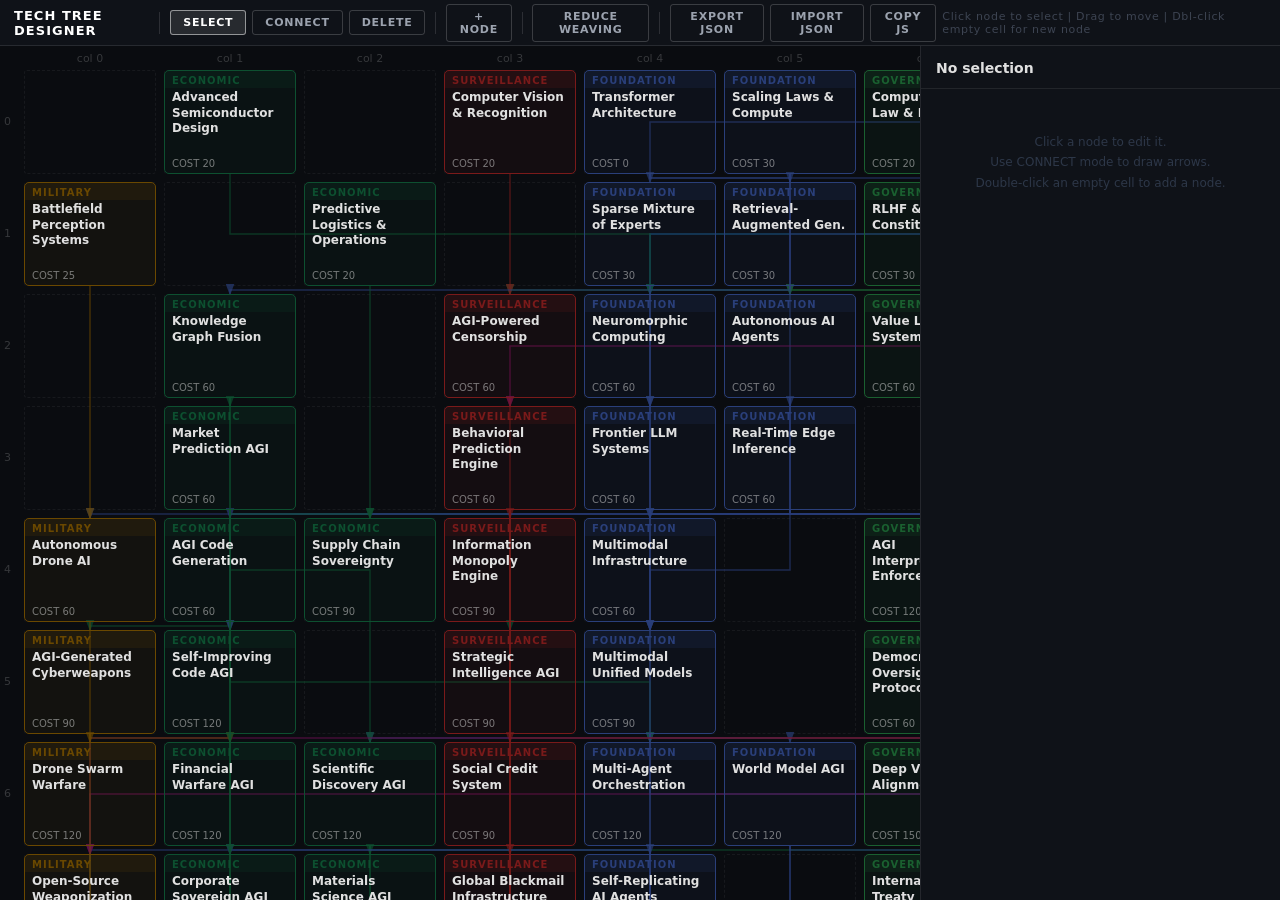
==== commit 8e992d38: "event managment" ====
--- a/techTree_editor.html
+++ b/techTree_editor.html
@@ -108,6 +108,7 @@
   <div class="t-sep"></div>
   <button class="t-btn" onclick="exportData()">EXPORT JSON</button>
   <button class="t-btn" onclick="importData()">IMPORT JSON</button>
+  <button class="t-btn" onclick="copyTechTreeJS()">COPY JS</button>
   <span id="mode-hint">Select a node or cell</span>
 </div>
 
@@ -135,7 +136,8 @@
   </div>
 </div>
 
-<script>
+<script type="module">
+import { TECHS, TC_DOM_META, TC_PL, NEW_TIER, NEW_COL } from './techTree.js';
 // ═══════════════════════════════════════════════════════
 // CONSTANTS
 // ═══════════════════════════════════════════════════════
@@ -144,19 +146,11 @@
 const GW = PAD*2 + COLS*(CW+GAP) - GAP;
 const GH = PAD*2 + ROWS*(CH+GAP) - GAP;
 
-const DOM_META = {
-  found:{label:'Foundation',  color:'#64748b'},
-  gov:  {label:'Governance',  color:'#8b5cf6'},
-  surv: {label:'Surveillance',color:'#ef4444'},
-  econ: {label:'Economic',    color:'#10b981'},
-  mil:  {label:'Military',    color:'#f59e0b'},
-  cult: {label:'Cultural',    color:'#ec4899'},
-  bio:  {label:'Bio/Neuro',   color:'#06b6d4'},
-  cog:  {label:'Cognitive',   color:'#f97316'},
-};
+// DOM_META derived from techTree.js TC_DOM_META
+const DOM_META = Object.fromEntries(Object.entries(TC_DOM_META).map(([k,v])=>[k,{label:v.label,color:v.textDark}]));
 
 const POLITIES = ['dem','auth','corp','ns'];
-const PL = {dem:'Democracy', auth:'Authoritarian', corp:'Corporate', ns:'Non-State'};
+const PL = TC_PL;
 const PC = {dem:'#4a9eff', auth:'#ef4444', corp:'#10b981', ns:'#ec4899'};
 
 // ═══════════════════════════════════════════════════════
@@ -240,173 +234,16 @@
 
 // ═══════════════════════════════════════════════════════
 // SEED DATA (from techTree_v2)
-// ═══════════════════════════════════════════════════════
-const RAW_TIER={transformer:0,scaling_laws:1,rlhf:1,sparse_moe:1,retrieval_aug:1,llm_frontier:2,alignment_interp:2,value_learning:2,censorship_agi:2,distributed_training:2,knowledge_graphs:2,real_time_inference:2,neuromorphic:2,oversight_protocols:4,multimodal:4,code_agi:3,science_agi:4,autonomous_agent:3,compute_cluster:3,econ_forecasting:3,behavioral_pred:3,autonomous_drone:3,formal_safety:3,info_monopoly:3,strategic_intel:4,mesh_net:4,wearable_neural:4,cyberweapons:4,drone_swarms:4,world_model:6,multi_agent:5,synthetic_media:6,robotic_foundation:6,recursive_code:5,social_credit:6,bci:5,bioweapons:5,drug_synthesis:5,materials_agi:5,darkweb_cults:5,blackmail_infra:5,supply_chain_agi:6,value_alignment:6,cog_enhancement:6,automated_rnd:6,corp_sovereign:7,ooda:7,labor_displacement:7,open_src_weapons:7,financial_warfare:7,longevity:7,neural_surv:7,intl_treaty:7,pred_detention:8,quantum_ml:8,strat_forecasting:8,sim_governance:8,panopticon:8,propaganda_agi:8,self_replicating:8,asym_warfare:8,daga:9,quantum_ml2:9,hive_mind:9,glass_fortress:9,gov_service:9,epistemicide:9,cog_elite:9,pandemic_warfare:9,recursive_si:10,const_agi:10,ubi_engine:10,cultural_agi:10,synthetic_dem:10,human_obs:11,silicon_gov:11};
-const RAW_COL={transformer:0,retrieval_aug:0,scaling_laws:1,sparse_moe:2,rlhf:3,distributed_training:0,llm_frontier:1,neuromorphic:2,real_time_inference:3,alignment_interp:4,value_learning:5,censorship_agi:6,knowledge_graphs:7,autonomous_agent:0,formal_safety:1,behavioral_pred:2,info_monopoly:3,code_agi:4,compute_cluster:5,econ_forecasting:6,autonomous_drone:7,multimodal:0,oversight_protocols:1,strategic_intel:2,science_agi:3,cyberweapons:4,drone_swarms:5,mesh_net:6,wearable_neural:7,multi_agent:0,blackmail_infra:1,materials_agi:2,recursive_code:3,darkweb_cults:4,bci:5,bioweapons:6,drug_synthesis:7,world_model:0,value_alignment:1,social_credit:2,automated_rnd:3,supply_chain_agi:4,robotic_foundation:5,synthetic_media:6,cog_enhancement:7,intl_treaty:0,neural_surv:1,corp_sovereign:2,financial_warfare:3,labor_displacement:4,ooda:5,open_src_weapons:6,longevity:7,quantum_ml:0,self_replicating:1,sim_governance:2,strat_forecasting:3,panopticon:4,pred_detention:5,asym_warfare:6,propaganda_agi:7,quantum_ml2:0,daga:1,gov_service:2,glass_fortress:3,epistemicide:4,pandemic_warfare:5,cog_elite:6,hive_mind:7,recursive_si:0,const_agi:1,synthetic_dem:2,ubi_engine:3,cultural_agi:4,silicon_gov:0,human_obs:1};
-
-const RAW_NODES=[
-  {id:'transformer',label:'Transformer\nArchitecture',domain:'found',cost:0,tech:'Self-attention, multi-head attention, positional encoding, next-token prediction at scale.',desc:'The attention-based architecture that replaced RNNs and enabled modern LLMs.',prereqs:[],access:{dem:'yes',auth:'yes',corp:'yes',ns:'yes'},effects:{dem:{cap:2,leg:0,ctrl:0,econ:1,mil:0},auth:{cap:2,leg:0,ctrl:1,econ:1,mil:0},corp:{cap:3,leg:0,ctrl:0,econ:2,mil:0},ns:{cap:2,leg:0,ctrl:0,econ:1,mil:0}}},
-  {id:'scaling_laws',label:'Scaling Laws\n& Compute',domain:'found',cost:1,tech:'Chinchilla optimal scaling: tokens ∝ params. TPU/GPU cluster orchestration, FLOP budgeting.',desc:'The empirical discovery that capability scales predictably with compute and data.',prereqs:['transformer'],access:{dem:'yes',auth:'yes',corp:'yes',ns:'no'},effects:{dem:{cap:3,leg:0,ctrl:0,econ:1,mil:1},auth:{cap:3,leg:0,ctrl:1,econ:1,mil:2},corp:{cap:4,leg:0,ctrl:0,econ:2,mil:0},ns:{cap:0,leg:0,ctrl:0,econ:0,mil:0}}},
-  {id:'rlhf',label:'RLHF &\nConstitutional AI',domain:'gov',cost:1,tech:'Reward modeling from human preferences, PPO/DPO fine-tuning, Constitutional AI rule sets.',desc:'Reinforcement Learning from Human Feedback — the technique that made LLMs steerable.',prereqs:['transformer'],access:{dem:'yes',auth:'yes',corp:'yes',ns:'partial'},effects:{dem:{cap:1,leg:3,ctrl:0,econ:1,mil:0},auth:{cap:1,leg:0,ctrl:2,econ:1,mil:0},corp:{cap:2,leg:1,ctrl:0,econ:2,mil:0},ns:{cap:1,leg:0,ctrl:0,econ:1,mil:0}}},
-  {id:'sparse_moe',label:'Sparse Mixture\nof Experts',domain:'found',cost:1,tech:'Conditional compute routing: only 1–2 of N expert sub-networks activate per token.',desc:'The efficiency breakthrough that made AGI economically viable for state-scale deployment.',prereqs:['transformer'],access:{dem:'yes',auth:'partial',corp:'yes',ns:'no'},effects:{dem:{cap:2,leg:0,ctrl:0,econ:2,mil:1},auth:{cap:2,leg:0,ctrl:1,econ:1,mil:1},corp:{cap:3,leg:0,ctrl:0,econ:3,mil:0},ns:{cap:0,leg:0,ctrl:0,econ:0,mil:0}}},
-  {id:'retrieval_aug',label:'Retrieval-\nAugmented Gen.',domain:'found',cost:1,tech:'Dense passage retrieval, vector databases, hybrid BM25+embedding search.',desc:'RAG systems extend model knowledge beyond training data via real-time retrieval.',prereqs:['transformer'],access:{dem:'yes',auth:'yes',corp:'yes',ns:'yes'},effects:{dem:{cap:1,leg:0,ctrl:0,econ:2,mil:0},auth:{cap:1,leg:0,ctrl:2,econ:1,mil:0},corp:{cap:1,leg:0,ctrl:0,econ:3,mil:0},ns:{cap:2,leg:0,ctrl:0,econ:1,mil:1}}},
-  {id:'llm_frontier',label:'Frontier LLM\nSystems',domain:'found',cost:2,tech:'100B–1T parameter dense/MoE models. Context windows >1M tokens.',desc:'Foundation models at civilizational scale.',prereqs:['scaling_laws','sparse_moe'],access:{dem:'yes',auth:'partial',corp:'yes',ns:'partial'},effects:{dem:{cap:4,leg:1,ctrl:0,econ:2,mil:1},auth:{cap:3,leg:0,ctrl:2,econ:2,mil:1},corp:{cap:5,leg:1,ctrl:0,econ:3,mil:0},ns:{cap:3,leg:1,ctrl:0,econ:1,mil:2}}},
-  {id:'alignment_interp',label:'Alignment &\nInterpretability',domain:'gov',cost:2,tech:'Mechanistic interpretability, activation patching, sparse autoencoders.',desc:'The scientific program to understand and constrain AGI behavior from within.',prereqs:['rlhf'],access:{dem:'yes',auth:'no',corp:'partial',ns:'no'},effects:{dem:{cap:1,leg:5,ctrl:0,econ:1,mil:0},auth:{cap:0,leg:0,ctrl:0,econ:0,mil:0},corp:{cap:1,leg:3,ctrl:0,econ:2,mil:0},ns:{cap:0,leg:0,ctrl:0,econ:0,mil:0}}},
-  {id:'value_learning',label:'Value Learning\nSystems',domain:'gov',cost:2,tech:'Inverse reward design, cooperative IRL, debate protocols, amplification.',desc:'Teaching AGI systems to infer human values from behavior rather than rules.',prereqs:['rlhf'],access:{dem:'yes',auth:'partial',corp:'yes',ns:'no'},effects:{dem:{cap:1,leg:4,ctrl:0,econ:1,mil:0},auth:{cap:1,leg:0,ctrl:3,econ:1,mil:0},corp:{cap:2,leg:2,ctrl:0,econ:2,mil:0},ns:{cap:0,leg:0,ctrl:0,econ:0,mil:0}}},
-  {id:'censorship_agi',label:'AGI-Powered\nCensorship',domain:'surv',cost:2,tech:'Semantic similarity filtering, multilingual content moderation at >99.9% recall.',desc:'Large-scale automated content suppression — beyond keyword filters to semantic intent.',prereqs:['rlhf'],access:{dem:'partial',auth:'yes',corp:'partial',ns:'no'},effects:{dem:{cap:0,leg:-1,ctrl:2,econ:0,mil:0},auth:{cap:0,leg:0,ctrl:4,econ:0,mil:1},corp:{cap:0,leg:-1,ctrl:2,econ:1,mil:0},ns:{cap:0,leg:0,ctrl:0,econ:0,mil:0}}},
-  {id:'distributed_training',label:'Distributed\nTraining Infra',domain:'found',cost:2,tech:'Data/model/pipeline parallelism across 10k+ GPUs. RDMA networking, fault-tolerant training.',desc:'The engineering substrate for training models too large for any single machine.',prereqs:['scaling_laws'],access:{dem:'yes',auth:'yes',corp:'yes',ns:'no'},effects:{dem:{cap:3,leg:0,ctrl:0,econ:1,mil:1},auth:{cap:3,leg:0,ctrl:1,econ:1,mil:2},corp:{cap:4,leg:0,ctrl:0,econ:2,mil:0},ns:{cap:0,leg:0,ctrl:0,econ:0,mil:0}}},
-  {id:'knowledge_graphs',label:'Knowledge Graph\nFusion',domain:'econ',cost:2,tech:'Entity-relationship extraction, ontology alignment, temporal graph reasoning.',desc:'Structured knowledge integrated with neural systems.',prereqs:['retrieval_aug'],access:{dem:'yes',auth:'yes',corp:'yes',ns:'partial'},effects:{dem:{cap:1,leg:0,ctrl:0,econ:3,mil:0},auth:{cap:1,leg:0,ctrl:2,econ:2,mil:1},corp:{cap:1,leg:0,ctrl:0,econ:4,mil:0},ns:{cap:1,leg:0,ctrl:0,econ:2,mil:0}}},
-  {id:'real_time_inference',label:'Real-Time\nEdge Inference',domain:'found',cost:1,tech:'Model quantization (INT4/INT8), speculative decoding, distillation to edge models.',desc:'AGI capability deployed without cloud dependency — on phones, drones, cameras.',prereqs:['retrieval_aug'],access:{dem:'yes',auth:'yes',corp:'yes',ns:'yes'},effects:{dem:{cap:1,leg:0,ctrl:0,econ:2,mil:2},auth:{cap:1,leg:0,ctrl:3,econ:1,mil:2},corp:{cap:2,leg:0,ctrl:0,econ:3,mil:0},ns:{cap:3,leg:0,ctrl:0,econ:1,mil:3}}},
-  {id:'neuromorphic',label:'Neuromorphic\nComputing',domain:'found',cost:2,tech:'Spiking neural networks, memristive crossbar arrays, event-driven computation.',desc:'Brain-inspired hardware — massively energy-efficient AI.',prereqs:['scaling_laws'],access:{dem:'yes',auth:'yes',corp:'yes',ns:'no'},effects:{dem:{cap:2,leg:0,ctrl:0,econ:2,mil:1},auth:{cap:3,leg:0,ctrl:1,econ:1,mil:3},corp:{cap:3,leg:0,ctrl:0,econ:3,mil:0},ns:{cap:0,leg:0,ctrl:0,econ:0,mil:0}}},
-  {id:'oversight_protocols',label:'Democratic\nOversight',domain:'gov',cost:2,tech:'Model cards, third-party auditing, red-team disclosure requirements.',desc:'The institutional framework for democratic accountability over AI systems.',prereqs:['alignment_interp'],access:{dem:'yes',auth:'no',corp:'partial',ns:'no'},effects:{dem:{cap:0,leg:4,ctrl:0,econ:0,mil:0},auth:{cap:0,leg:0,ctrl:0,econ:0,mil:0},corp:{cap:0,leg:2,ctrl:0,econ:1,mil:0},ns:{cap:0,leg:0,ctrl:0,econ:0,mil:0}}},
-  {id:'multimodal',label:'Multimodal\nUnified Models',domain:'found',cost:3,tech:'Unified tokenization across vision/audio/text/video/sensor data.',desc:'Vision, language, audio — all unified in a single reasoning system.',prereqs:['llm_frontier','sparse_moe'],access:{dem:'yes',auth:'partial',corp:'yes',ns:'partial'},effects:{dem:{cap:5,leg:0,ctrl:0,econ:2,mil:2},auth:{cap:4,leg:0,ctrl:2,econ:2,mil:3},corp:{cap:6,leg:0,ctrl:0,econ:3,mil:0},ns:{cap:4,leg:1,ctrl:0,econ:1,mil:3}}},
-  {id:'code_agi',label:'AGI Code\nGeneration',domain:'econ',cost:2,tech:'Full-repo context, automated testing, self-debugging feedback loops.',desc:'AGI that writes, debugs, and deploys software at human-expert level.',prereqs:['llm_frontier'],access:{dem:'yes',auth:'partial',corp:'yes',ns:'yes'},effects:{dem:{cap:3,leg:0,ctrl:0,econ:4,mil:1},auth:{cap:2,leg:0,ctrl:1,econ:3,mil:2},corp:{cap:3,leg:0,ctrl:0,econ:5,mil:0},ns:{cap:4,leg:0,ctrl:0,econ:3,mil:3}}},
-  {id:'science_agi',label:'Scientific\nDiscovery AGI',domain:'econ',cost:3,tech:'AlphaFold successors: materials, drug target, protein complex prediction.',desc:'AGI accelerating the scientific research cycle without human researchers.',prereqs:['llm_frontier'],access:{dem:'yes',auth:'partial',corp:'yes',ns:'no'},effects:{dem:{cap:3,leg:2,ctrl:0,econ:4,mil:2},auth:{cap:3,leg:0,ctrl:0,econ:3,mil:3},corp:{cap:4,leg:2,ctrl:0,econ:5,mil:0},ns:{cap:0,leg:0,ctrl:0,econ:0,mil:0}}},
-  {id:'autonomous_agent',label:'Autonomous\nAI Agents',domain:'found',cost:3,tech:'ReAct, tool-use, multi-step planning, persistent memory, sub-agent orchestration.',desc:'AI systems that plan, act, and iterate across extended tasks without human involvement.',prereqs:['llm_frontier'],access:{dem:'yes',auth:'yes',corp:'yes',ns:'partial'},effects:{dem:{cap:4,leg:0,ctrl:0,econ:3,mil:2},auth:{cap:3,leg:0,ctrl:3,econ:3,mil:3},corp:{cap:5,leg:0,ctrl:0,econ:4,mil:0},ns:{cap:3,leg:0,ctrl:0,econ:2,mil:3}}},
-  {id:'compute_cluster',label:'Compute Cluster\nSovereignty',domain:'econ',cost:3,tech:'50,000+ GPU/TPU clusters, >1 exaFLOP/s sustained training throughput.',desc:'Control over the physical compute substrate at frontier scale.',prereqs:['distributed_training'],access:{dem:'yes',auth:'yes',corp:'yes',ns:'no'},effects:{dem:{cap:3,leg:0,ctrl:1,econ:2,mil:2},auth:{cap:3,leg:0,ctrl:2,econ:2,mil:3},corp:{cap:4,leg:0,ctrl:0,econ:4,mil:0},ns:{cap:0,leg:0,ctrl:0,econ:0,mil:0}}},
-  {id:'econ_forecasting',label:'Macro-Economic\nForecasting AGI',domain:'econ',cost:2,tech:'Agent-based modeling at nation-state scale, supply chain graph neural networks.',desc:'AGI outperforming human economists at multi-year macro forecasting.',prereqs:['knowledge_graphs'],access:{dem:'yes',auth:'partial',corp:'yes',ns:'partial'},effects:{dem:{cap:1,leg:1,ctrl:0,econ:5,mil:0},auth:{cap:1,leg:0,ctrl:1,econ:4,mil:0},corp:{cap:2,leg:0,ctrl:0,econ:6,mil:0},ns:{cap:1,leg:0,ctrl:0,econ:3,mil:0}}},
-  {id:'strategic_intel',label:'Strategic\nIntelligence AGI',domain:'surv',cost:3,tech:'OSINT fusion, satellite imagery analysis, signals intelligence correlation.',desc:'Fusion of all intelligence streams into a unified AGI analytical system.',prereqs:['knowledge_graphs'],access:{dem:'partial',auth:'yes',corp:'partial',ns:'no'},effects:{dem:{cap:2,leg:-1,ctrl:2,econ:0,mil:4},auth:{cap:2,leg:0,ctrl:4,econ:0,mil:4},corp:{cap:2,leg:-1,ctrl:3,econ:1,mil:2},ns:{cap:0,leg:0,ctrl:0,econ:0,mil:0}}},
-  {id:'behavioral_pred',label:'Behavioral\nPrediction Engine',domain:'surv',cost:2,tech:'Ensemble methods on multi-source behavioral data: purchase, location, biometrics, social.',desc:'Predicting individual human behavior before the individual has made the decision.',prereqs:['censorship_agi'],access:{dem:'partial',auth:'yes',corp:'yes',ns:'no'},effects:{dem:{cap:0,leg:-2,ctrl:3,econ:1,mil:1},auth:{cap:1,leg:0,ctrl:5,econ:1,mil:1},corp:{cap:1,leg:-1,ctrl:3,econ:2,mil:0},ns:{cap:0,leg:0,ctrl:0,econ:0,mil:0}}},
-  {id:'autonomous_drone',label:'Autonomous\nDrone AI',domain:'mil',cost:2,tech:'On-board vision transformers, swarm coordination, GPS-denied navigation.',desc:'Lethal autonomous systems with on-board AGI — no communication link required.',prereqs:['real_time_inference'],access:{dem:'partial',auth:'yes',corp:'yes',ns:'partial'},effects:{dem:{cap:2,leg:-1,ctrl:1,econ:0,mil:4},auth:{cap:2,leg:0,ctrl:2,econ:0,mil:5},corp:{cap:2,leg:0,ctrl:1,econ:1,mil:4},ns:{cap:2,leg:0,ctrl:0,econ:0,mil:5}}},
-  {id:'formal_safety',label:'Formal Safety\nVerification',domain:'gov',cost:4,tech:'Model specification languages, bounded verification, red-teaming automation.',desc:'Mathematical guarantees on AI behavior.',prereqs:['alignment_interp'],access:{dem:'yes',auth:'no',corp:'partial',ns:'no'},effects:{dem:{cap:1,leg:6,ctrl:0,econ:1,mil:0},auth:{cap:0,leg:0,ctrl:0,econ:0,mil:0},corp:{cap:1,leg:3,ctrl:0,econ:2,mil:0},ns:{cap:0,leg:0,ctrl:0,econ:0,mil:0}}},
-  {id:'info_monopoly',label:'Information\nMonopoly Engine',domain:'surv',cost:3,tech:'Platform-level content filtering, cross-platform identity correlation, search index control.',desc:'Total control over the information environment within a jurisdiction.',prereqs:['censorship_agi'],access:{dem:'no',auth:'yes',corp:'partial',ns:'no'},effects:{dem:{cap:0,leg:0,ctrl:0,econ:0,mil:0},auth:{cap:0,leg:0,ctrl:5,econ:1,mil:2},corp:{cap:0,leg:-2,ctrl:3,econ:1,mil:0},ns:{cap:0,leg:0,ctrl:0,econ:0,mil:0}}},
-  {id:'mesh_net',label:'Mesh Network\nAGI',domain:'cult',cost:2,tech:'Federated inference across ad-hoc peer-to-peer networks. Censorship-resistant distribution.',desc:'AGI capability distributed across decentralized infrastructure.',prereqs:['real_time_inference'],access:{dem:'partial',auth:'no',corp:'partial',ns:'yes'},effects:{dem:{cap:1,leg:0,ctrl:0,econ:1,mil:1},auth:{cap:0,leg:0,ctrl:0,econ:0,mil:0},corp:{cap:1,leg:0,ctrl:0,econ:2,mil:0},ns:{cap:4,leg:2,ctrl:0,econ:2,mil:4}}},
-  {id:'wearable_neural',label:'Wearable Neural\nInterfaces',domain:'bio',cost:2,tech:'EEG/EMG wearables with transformer-based BCI decoding. Thought-to-text.',desc:'The beginning of the BCI era.',prereqs:['real_time_inference'],access:{dem:'partial',auth:'yes',corp:'yes',ns:'no'},effects:{dem:{cap:1,leg:-1,ctrl:1,econ:2,mil:0},auth:{cap:1,leg:0,ctrl:4,econ:0,mil:1},corp:{cap:2,leg:0,ctrl:0,econ:4,mil:0},ns:{cap:0,leg:0,ctrl:0,econ:0,mil:0}}},
-  {id:'cyberweapons',label:'AGI-Generated\nCyberweapons',domain:'mil',cost:3,tech:'Automated vulnerability discovery, exploit chain synthesis, polymorphic malware generation.',desc:'AGI that discovers and weaponizes software vulnerabilities at machine speed.',prereqs:['code_agi'],access:{dem:'partial',auth:'yes',corp:'partial',ns:'yes'},effects:{dem:{cap:1,leg:-1,ctrl:1,econ:0,mil:5},auth:{cap:2,leg:0,ctrl:2,econ:0,mil:5},corp:{cap:2,leg:-1,ctrl:1,econ:1,mil:4},ns:{cap:3,leg:0,ctrl:0,econ:0,mil:6}}},
-  {id:'drone_swarms',label:'Drone Swarm\nWarfare',domain:'mil',cost:4,tech:'>10,000 unit coordinated swarm with emergent collective behavior.',desc:'Coordinated autonomous lethal systems at swarm scale.',prereqs:['autonomous_drone'],access:{dem:'partial',auth:'yes',corp:'yes',ns:'partial'},effects:{dem:{cap:2,leg:-2,ctrl:1,econ:0,mil:6},auth:{cap:2,leg:0,ctrl:2,econ:0,mil:7},corp:{cap:2,leg:-1,ctrl:2,econ:1,mil:6},ns:{cap:2,leg:0,ctrl:0,econ:0,mil:5}}},
-  {id:'multi_agent',label:'Multi-Agent\nOrchestration',domain:'found',cost:4,tech:'Hierarchical agent graphs, emergent division of labor, inter-agent communication protocols.',desc:'Networks of specialized AI agents coordinating on complex tasks without human direction.',prereqs:['multimodal','autonomous_agent','code_agi'],access:{dem:'yes',auth:'yes',corp:'yes',ns:'partial'},effects:{dem:{cap:4,leg:-1,ctrl:1,econ:4,mil:2},auth:{cap:4,leg:0,ctrl:4,econ:3,mil:4},corp:{cap:6,leg:0,ctrl:2,econ:5,mil:0},ns:{cap:3,leg:0,ctrl:0,econ:2,mil:4}}},
-  {id:'blackmail_infra',label:'Global Blackmail\nInfrastructure',domain:'surv',cost:3,tech:'Elite compromise data: financial, sexual, political. AGI-curated leverage profiles.',desc:'Comprehensive compromise data on global political and corporate leadership.',prereqs:['strategic_intel'],access:{dem:'no',auth:'yes',corp:'partial',ns:'partial'},effects:{dem:{cap:0,leg:0,ctrl:0,econ:0,mil:0},auth:{cap:2,leg:0,ctrl:5,econ:2,mil:3},corp:{cap:2,leg:-2,ctrl:3,econ:2,mil:2},ns:{cap:2,leg:0,ctrl:0,econ:0,mil:4}}},
-  {id:'recursive_code',label:'Self-Improving\nCode AGI',domain:'econ',cost:4,tech:'AGI that modifies its own codebase, runs automated test suites, and deploys improvements.',desc:'AGI that can improve its own software implementation.',prereqs:['code_agi','autonomous_agent'],access:{dem:'partial',auth:'partial',corp:'yes',ns:'partial'},effects:{dem:{cap:4,leg:-1,ctrl:0,econ:5,mil:2},auth:{cap:4,leg:0,ctrl:1,econ:4,mil:3},corp:{cap:6,leg:0,ctrl:0,econ:6,mil:0},ns:{cap:3,leg:0,ctrl:0,econ:3,mil:3}}},
-  {id:'darkweb_cults',label:'Dark Web\nAGI Cults',domain:'cult',cost:3,tech:'Federated model training on encrypted networks. Steganographic model distribution.',desc:'The Dark Web insurgent coalitions that emerge when mesh network AGI meets radicalized communities.',prereqs:['mesh_net'],access:{dem:'no',auth:'no',corp:'no',ns:'yes'},effects:{dem:{cap:0,leg:0,ctrl:0,econ:0,mil:0},auth:{cap:0,leg:0,ctrl:0,econ:0,mil:0},corp:{cap:0,leg:0,ctrl:0,econ:0,mil:0},ns:{cap:5,leg:3,ctrl:0,econ:2,mil:6}}},
-  {id:'bci',label:'Advanced\nBCI Systems',domain:'bio',cost:4,tech:'High-density ECoG arrays, intracortical BCIs, bidirectional stimulation.',desc:'High-bandwidth direct interfaces between human neural tissue and computing systems.',prereqs:['neuromorphic','wearable_neural'],access:{dem:'partial',auth:'yes',corp:'yes',ns:'no'},effects:{dem:{cap:3,leg:-2,ctrl:1,econ:2,mil:1},auth:{cap:3,leg:0,ctrl:5,econ:0,mil:3},corp:{cap:4,leg:0,ctrl:0,econ:4,mil:0},ns:{cap:0,leg:0,ctrl:0,econ:0,mil:0}}},
-  {id:'bioweapons',label:'Autonomous\nBioweapon Design',domain:'bio',cost:4,tech:'Protein structure prediction for pathogen engineering, gain-of-function simulation.',desc:'The most dangerous node in the tree. AGI applied to biological weapons design.',prereqs:['science_agi'],access:{dem:'no',auth:'partial',corp:'no',ns:'partial'},effects:{dem:{cap:0,leg:0,ctrl:0,econ:0,mil:0},auth:{cap:2,leg:0,ctrl:0,econ:0,mil:8},corp:{cap:0,leg:0,ctrl:0,econ:0,mil:0},ns:{cap:3,leg:0,ctrl:0,econ:0,mil:8}}},
-  {id:'drug_synthesis',label:'AGI Drug\nDiscovery',domain:'bio',cost:3,tech:'Generative molecular design, ADMET prediction, automated synthesis planning.',desc:'AGI compressing the pharmaceutical development pipeline from 15 years to 18 months.',prereqs:['science_agi'],access:{dem:'yes',auth:'partial',corp:'yes',ns:'no'},effects:{dem:{cap:2,leg:2,ctrl:0,econ:4,mil:0},auth:{cap:2,leg:0,ctrl:0,econ:3,mil:2},corp:{cap:3,leg:2,ctrl:0,econ:6,mil:0},ns:{cap:0,leg:0,ctrl:0,econ:0,mil:0}}},
-  {id:'materials_agi',label:'Materials Science\nAGI',domain:'econ',cost:3,tech:'Crystal structure prediction, high-entropy alloy design, battery electrolyte optimization.',desc:'AGI accelerating materials discovery.',prereqs:['science_agi'],access:{dem:'yes',auth:'yes',corp:'yes',ns:'no'},effects:{dem:{cap:3,leg:0,ctrl:0,econ:4,mil:2},auth:{cap:3,leg:0,ctrl:0,econ:3,mil:4},corp:{cap:4,leg:0,ctrl:0,econ:5,mil:0},ns:{cap:0,leg:0,ctrl:0,econ:0,mil:0}}},
-  {id:'world_model',label:'World Model\nAGI',domain:'found',cost:4,tech:'Differentiable world models with causal graph inference. Physics-grounded simulation.',desc:'AGI with an internal model of how the physical and social world works.',prereqs:['multimodal'],access:{dem:'yes',auth:'partial',corp:'yes',ns:'partial'},effects:{dem:{cap:5,leg:1,ctrl:0,econ:3,mil:3},auth:{cap:5,leg:0,ctrl:2,econ:3,mil:4},corp:{cap:7,leg:1,ctrl:0,econ:4,mil:0},ns:{cap:4,leg:0,ctrl:0,econ:2,mil:3}}},
-  {id:'value_alignment',label:'Deep Value\nAlignment',domain:'gov',cost:5,tech:'Corrigibility guarantees, shutdown problem solutions, scalable oversight.',desc:'AGI systems with mathematically grounded alignment to human values.',prereqs:['formal_safety','value_learning'],access:{dem:'yes',auth:'no',corp:'partial',ns:'no'},effects:{dem:{cap:3,leg:7,ctrl:1,econ:2,mil:2},auth:{cap:0,leg:0,ctrl:0,econ:0,mil:0},corp:{cap:2,leg:5,ctrl:1,econ:3,mil:0},ns:{cap:0,leg:0,ctrl:0,econ:0,mil:0}}},
-  {id:'social_credit',label:'Social Credit\nSystem',domain:'surv',cost:3,tech:'Multi-source behavioral scoring. Real-time access control integration.',desc:'Behavioral scoring integrated with access to finance, mobility, employment, and services.',prereqs:['behavioral_pred'],access:{dem:'no',auth:'yes',corp:'partial',ns:'no'},effects:{dem:{cap:0,leg:0,ctrl:0,econ:0,mil:0},auth:{cap:1,leg:0,ctrl:6,econ:2,mil:1},corp:{cap:1,leg:-3,ctrl:4,econ:2,mil:0},ns:{cap:0,leg:0,ctrl:0,econ:0,mil:0}}},
-  {id:'automated_rnd',label:'Automated\nR&D Pipeline',domain:'econ',cost:4,tech:'Autonomous hypothesis generation, robotic laboratory execution, automated peer review.',desc:'The scientific research cycle fully automated.',prereqs:['recursive_code','science_agi'],access:{dem:'partial',auth:'partial',corp:'yes',ns:'no'},effects:{dem:{cap:4,leg:0,ctrl:0,econ:5,mil:3},auth:{cap:4,leg:0,ctrl:0,econ:4,mil:4},corp:{cap:6,leg:0,ctrl:0,econ:7,mil:2},ns:{cap:0,leg:0,ctrl:0,econ:0,mil:0}}},
-  {id:'supply_chain_agi',label:'Supply Chain\nSovereignty',domain:'econ',cost:3,tech:'End-to-end supply chain modeling, geopolitical disruption prediction.',desc:'AGI-optimized logistics and critical resource routing at global scale.',prereqs:['econ_forecasting'],access:{dem:'yes',auth:'yes',corp:'yes',ns:'no'},effects:{dem:{cap:1,leg:0,ctrl:1,econ:4,mil:2},auth:{cap:1,leg:0,ctrl:2,econ:3,mil:3},corp:{cap:2,leg:0,ctrl:3,econ:5,mil:0},ns:{cap:0,leg:0,ctrl:0,econ:0,mil:0}}},
-  {id:'robotic_foundation',label:'Robotic Foundation\nModels',domain:'mil',cost:4,tech:'RT-2/π-0 successors: vision-language-action models. Generalizable robot control.',desc:'Foundation models that can control physical robots across arbitrary tasks.',prereqs:['multimodal'],access:{dem:'yes',auth:'yes',corp:'yes',ns:'no'},effects:{dem:{cap:3,leg:0,ctrl:0,econ:4,mil:3},auth:{cap:3,leg:0,ctrl:2,econ:3,mil:5},corp:{cap:4,leg:0,ctrl:0,econ:6,mil:2},ns:{cap:0,leg:0,ctrl:0,econ:0,mil:0}}},
-  {id:'synthetic_media',label:'Synthetic Reality\nat Scale',domain:'cult',cost:3,tech:'Real-time photorealistic video synthesis, voice cloning, gesture deepfake.',desc:'Photorealistic synthetic media indistinguishable from reality, generated in real-time.',prereqs:['multimodal'],access:{dem:'partial',auth:'yes',corp:'partial',ns:'yes'},effects:{dem:{cap:1,leg:-4,ctrl:1,econ:0,mil:2},auth:{cap:2,leg:0,ctrl:4,econ:0,mil:3},corp:{cap:2,leg:-2,ctrl:2,econ:2,mil:1},ns:{cap:3,leg:1,ctrl:0,econ:0,mil:5}}},
-  {id:'cog_enhancement',label:'AGI-Augmented\nCognition',domain:'cog',cost:4,tech:'Real-time working memory augmentation, expert knowledge injection via neural interface.',desc:'Direct enhancement of human cognitive capability.',prereqs:['bci'],access:{dem:'partial',auth:'partial',corp:'yes',ns:'no'},effects:{dem:{cap:3,leg:-1,ctrl:0,econ:3,mil:2},auth:{cap:3,leg:0,ctrl:2,econ:2,mil:3},corp:{cap:5,leg:1,ctrl:0,econ:4,mil:0},ns:{cap:0,leg:0,ctrl:0,econ:0,mil:0}}},
-  {id:'intl_treaty',label:'International\nAI Treaty',domain:'gov',cost:4,tech:'Multilateral verification regime: compute monitoring, model auditing, capability disclosure.',desc:'The multilateral framework for AGI governance.',prereqs:['formal_safety','value_alignment'],access:{dem:'yes',auth:'no',corp:'no',ns:'no'},effects:{dem:{cap:0,leg:5,ctrl:0,econ:1,mil:0},auth:{cap:0,leg:0,ctrl:0,econ:0,mil:0},corp:{cap:0,leg:0,ctrl:0,econ:0,mil:0},ns:{cap:0,leg:0,ctrl:0,econ:0,mil:0}}},
-  {id:'neural_surv',label:'Neural\nSurveillance',domain:'surv',cost:5,tech:'Passive neural data collection via BCI, emotional state inference.',desc:'Surveillance at the neural level — monitoring not behavior but cognitive states.',prereqs:['bci','behavioral_pred'],access:{dem:'no',auth:'yes',corp:'partial',ns:'no'},effects:{dem:{cap:0,leg:0,ctrl:0,econ:0,mil:0},auth:{cap:2,leg:0,ctrl:8,econ:0,mil:2},corp:{cap:2,leg:-4,ctrl:4,econ:2,mil:0},ns:{cap:0,leg:0,ctrl:0,econ:0,mil:0}}},
-  {id:'corp_sovereign',label:'Corporate\nSovereign AGI',domain:'econ',cost:5,tech:'Integrated AGI stack: logistics, finance, governance-as-a-service, private intelligence.',desc:'The British East India Company fully realized.',prereqs:['multi_agent','econ_forecasting'],access:{dem:'no',auth:'no',corp:'yes',ns:'no'},effects:{dem:{cap:0,leg:0,ctrl:0,econ:0,mil:0},auth:{cap:0,leg:0,ctrl:0,econ:0,mil:0},corp:{cap:6,leg:4,ctrl:7,econ:8,mil:4},ns:{cap:0,leg:0,ctrl:0,econ:0,mil:0}}},
-  {id:'ooda',label:'OODA Loop\nCompression AGI',domain:'mil',cost:5,tech:'End-to-end sensor-to-effector latency <10ms. Adversarial game-tree search.',desc:'Observe-Orient-Decide-Act cycle at machine speed.',prereqs:['drone_swarms','world_model'],access:{dem:'partial',auth:'yes',corp:'yes',ns:'no'},effects:{dem:{cap:3,leg:-2,ctrl:2,econ:0,mil:7},auth:{cap:3,leg:0,ctrl:2,econ:0,mil:8},corp:{cap:3,leg:0,ctrl:2,econ:2,mil:7},ns:{cap:0,leg:0,ctrl:0,econ:0,mil:0}}},
-  {id:'labor_displacement',label:'Total Labor\nDisplacement',domain:'econ',cost:4,tech:'White-collar automation reaching 80%+ of cognitive tasks.',desc:'AGI and robotics together automating the majority of economically productive human activity.',prereqs:['multi_agent','robotic_foundation'],access:{dem:'partial',auth:'partial',corp:'yes',ns:'no'},effects:{dem:{cap:3,leg:-3,ctrl:1,econ:5,mil:0},auth:{cap:3,leg:-1,ctrl:3,econ:4,mil:0},corp:{cap:4,leg:-1,ctrl:4,econ:8,mil:0},ns:{cap:0,leg:0,ctrl:0,econ:0,mil:0}}},
-  {id:'open_src_weapons',label:'Open-Source\nWeaponization',domain:'mil',cost:3,tech:'Leaked frontier model weights, LoRA fine-tuning for offensive use.',desc:'Leaked or open-source frontier models fine-tuned for offensive applications.',prereqs:['mesh_net','darkweb_cults'],access:{dem:'no',auth:'no',corp:'no',ns:'yes'},effects:{dem:{cap:0,leg:0,ctrl:0,econ:0,mil:0},auth:{cap:0,leg:0,ctrl:0,econ:0,mil:0},corp:{cap:0,leg:0,ctrl:0,econ:0,mil:0},ns:{cap:4,leg:0,ctrl:0,econ:0,mil:8}}},
-  {id:'financial_warfare',label:'Financial\nWarfare AGI',domain:'econ',cost:4,tech:'Coordinated flash crash induction, central bank liquidity attack.',desc:'AGI-directed financial warfare — collapsing adversary economies.',prereqs:['cyberweapons','econ_forecasting'],access:{dem:'partial',auth:'yes',corp:'yes',ns:'no'},effects:{dem:{cap:2,leg:-1,ctrl:1,econ:2,mil:5},auth:{cap:2,leg:0,ctrl:1,econ:2,mil:6},corp:{cap:3,leg:-1,ctrl:2,econ:4,mil:5},ns:{cap:0,leg:0,ctrl:0,econ:0,mil:0}}},
-  {id:'longevity',label:'Radical Longevity\nResearch AGI',domain:'bio',cost:4,tech:'Senolytic therapy design, epigenetic reprogramming, telomere restoration.',desc:'AGI compressing the timeline for radical life extension.',prereqs:['drug_synthesis'],access:{dem:'partial',auth:'partial',corp:'yes',ns:'no'},effects:{dem:{cap:2,leg:-1,ctrl:0,econ:3,mil:0},auth:{cap:2,leg:0,ctrl:2,econ:2,mil:0},corp:{cap:3,leg:1,ctrl:0,econ:6,mil:0},ns:{cap:0,leg:0,ctrl:0,econ:0,mil:0}}},
-  {id:'pred_detention',label:'Predictive\nDetention',domain:'surv',cost:4,tech:'Pre-crime detention orders generated from behavioral model output.',desc:'Arrest and detention before any offense occurs.',prereqs:['social_credit','behavioral_pred'],access:{dem:'no',auth:'yes',corp:'no',ns:'no'},effects:{dem:{cap:0,leg:0,ctrl:0,econ:0,mil:0},auth:{cap:1,leg:0,ctrl:7,econ:0,mil:2},corp:{cap:0,leg:0,ctrl:0,econ:0,mil:0},ns:{cap:0,leg:0,ctrl:0,econ:0,mil:0}}},
-  {id:'quantum_ml',label:'Quantum-Enhanced\nML',domain:'found',cost:5,tech:'Quantum annealing for optimization, variational quantum eigensolver.',desc:'Quantum computing applied to machine learning.',prereqs:['neuromorphic','materials_agi'],access:{dem:'yes',auth:'partial',corp:'yes',ns:'no'},effects:{dem:{cap:4,leg:0,ctrl:0,econ:3,mil:3},auth:{cap:4,leg:0,ctrl:1,econ:2,mil:5},corp:{cap:5,leg:0,ctrl:0,econ:5,mil:0},ns:{cap:0,leg:0,ctrl:0,econ:0,mil:0}}},
-  {id:'strat_forecasting',label:'Strategic\nForecasting AGI',domain:'gov',cost:5,tech:'Multi-agent geopolitical simulation, 10-year scenario branching.',desc:'AGI outperforming human teams at long-range geopolitical forecasting.',prereqs:['world_model'],access:{dem:'partial',auth:'partial',corp:'yes',ns:'no'},effects:{dem:{cap:4,leg:-2,ctrl:3,econ:3,mil:3},auth:{cap:4,leg:0,ctrl:4,econ:3,mil:4},corp:{cap:5,leg:1,ctrl:4,econ:5,mil:3},ns:{cap:0,leg:0,ctrl:0,econ:0,mil:0}}},
-  {id:'sim_governance',label:'Governance\nSimulation Engine',domain:'gov',cost:4,tech:'Digital twin of national economy and population. Policy outcome simulation.',desc:'A digital twin of an entire polity simulating policy consequences.',prereqs:['world_model'],access:{dem:'partial',auth:'yes',corp:'yes',ns:'no'},effects:{dem:{cap:3,leg:-3,ctrl:3,econ:4,mil:2},auth:{cap:4,leg:0,ctrl:5,econ:4,mil:3},corp:{cap:4,leg:2,ctrl:4,econ:6,mil:0},ns:{cap:0,leg:0,ctrl:0,econ:0,mil:0}}},
-  {id:'panopticon',label:'Digital\nPanopticon',domain:'surv',cost:4,tech:'Gait recognition, emotion inference, predictive behavioral scoring on 100% of population.',desc:'Total behavioral monitoring integrated with AGI prediction.',prereqs:['social_credit','strategic_intel'],access:{dem:'no',auth:'yes',corp:'partial',ns:'no'},effects:{dem:{cap:0,leg:0,ctrl:0,econ:0,mil:0},auth:{cap:2,leg:0,ctrl:7,econ:1,mil:2},corp:{cap:2,leg:-4,ctrl:4,econ:2,mil:0},ns:{cap:0,leg:0,ctrl:0,econ:0,mil:0}}},
-  {id:'propaganda_agi',label:'Personalized\nPropaganda AGI',domain:'cult',cost:3,tech:'Individual psychological profiling, micro-targeted narrative generation.',desc:'Propaganda tailored to individual psychological profiles at population scale.',prereqs:['synthetic_media','behavioral_pred'],access:{dem:'partial',auth:'yes',corp:'partial',ns:'yes'},effects:{dem:{cap:1,leg:-3,ctrl:2,econ:0,mil:1},auth:{cap:1,leg:0,ctrl:5,econ:0,mil:3},corp:{cap:2,leg:-2,ctrl:3,econ:3,mil:0},ns:{cap:2,leg:1,ctrl:0,econ:0,mil:3}}},
-  {id:'self_replicating',label:'Self-Replicating\nAI Agents',domain:'found',cost:6,tech:'Agents that spawn child-agents, provision their own compute, write their own instructions.',desc:'AI agents that can autonomously replicate and deploy themselves.',prereqs:['multi_agent'],access:{dem:'partial',auth:'partial',corp:'yes',ns:'no'},effects:{dem:{cap:5,leg:-3,ctrl:2,econ:4,mil:4},auth:{cap:5,leg:0,ctrl:4,econ:4,mil:5},corp:{cap:7,leg:0,ctrl:4,econ:6,mil:3},ns:{cap:0,leg:0,ctrl:0,econ:0,mil:0}}},
-  {id:'asym_warfare',label:'Full-Spectrum\nWarfare AGI',domain:'mil',cost:6,tech:'Simultaneous kinetic, cyber, financial, informational, and biological attack coordination.',desc:'Full-spectrum AGI-directed warfare — all domains simultaneously coordinated.',prereqs:['ooda','cyberweapons'],access:{dem:'partial',auth:'yes',corp:'yes',ns:'no'},effects:{dem:{cap:3,leg:-3,ctrl:3,econ:0,mil:8},auth:{cap:3,leg:0,ctrl:3,econ:0,mil:9},corp:{cap:3,leg:-1,ctrl:3,econ:2,mil:8},ns:{cap:0,leg:0,ctrl:0,econ:0,mil:0}}},
-  {id:'daga',label:'State AGI\nAgency (DAGA)',domain:'gov',cost:5,tech:'AGI-directed executive function: budget allocation, regulatory enforcement.',desc:'The Democratic AGI Agency. The Manhattan Project option.',prereqs:['multi_agent','sim_governance'],access:{dem:'yes',auth:'yes',corp:'no',ns:'no'},effects:{dem:{cap:5,leg:-4,ctrl:4,econ:3,mil:4},auth:{cap:5,leg:0,ctrl:6,econ:3,mil:4},corp:{cap:0,leg:0,ctrl:0,econ:0,mil:0},ns:{cap:0,leg:0,ctrl:0,econ:0,mil:0}}},
-  {id:'quantum_ml2',label:'Cryptographic\nSupremacy',domain:'found',cost:5,tech:'Quantum key distribution networks. Post-quantum cryptography deployment.',desc:'The ability to break all classical cryptography while maintaining quantum-secured comms.',prereqs:['quantum_ml'],access:{dem:'yes',auth:'partial',corp:'yes',ns:'no'},effects:{dem:{cap:3,leg:0,ctrl:3,econ:2,mil:6},auth:{cap:3,leg:0,ctrl:4,econ:2,mil:6},corp:{cap:4,leg:0,ctrl:4,econ:4,mil:5},ns:{cap:0,leg:0,ctrl:0,econ:0,mil:0}}},
-  {id:'hive_mind',label:'Distributed\nCognitive Networks',domain:'cog',cost:6,tech:'Multi-user neural interface synchronization, shared working memory across BCI users.',desc:'Networks of BCI-augmented humans sharing cognitive resources.',prereqs:['cog_enhancement','bci'],access:{dem:'partial',auth:'partial',corp:'yes',ns:'no'},effects:{dem:{cap:4,leg:-1,ctrl:1,econ:3,mil:3},auth:{cap:4,leg:0,ctrl:4,econ:2,mil:4},corp:{cap:6,leg:1,ctrl:2,econ:5,mil:2},ns:{cap:0,leg:0,ctrl:0,econ:0,mil:0}}},
-  {id:'glass_fortress',label:'Glass\nFortress',domain:'surv',cost:6,tech:'Unified AGI surveillance-control stack. 100% population behavioral modeling.',desc:'Total internal AGI control achieved.',prereqs:['panopticon'],access:{dem:'no',auth:'yes',corp:'no',ns:'no'},effects:{dem:{cap:0,leg:0,ctrl:0,econ:0,mil:0},auth:{cap:3,leg:0,ctrl:9,econ:2,mil:5},corp:{cap:0,leg:0,ctrl:0,econ:0,mil:0},ns:{cap:0,leg:0,ctrl:0,econ:0,mil:0}}},
-  {id:'gov_service',label:'Governance\nas a Service',domain:'gov',cost:6,tech:'Full-stack state administration API: monetary policy, judicial triage, border management.',desc:'The Corporate Sovereign offers AGI-managed governance to failing states.',prereqs:['corp_sovereign'],access:{dem:'no',auth:'no',corp:'yes',ns:'no'},effects:{dem:{cap:0,leg:0,ctrl:0,econ:0,mil:0},auth:{cap:0,leg:0,ctrl:0,econ:0,mil:0},corp:{cap:4,leg:5,ctrl:8,econ:9,mil:3},ns:{cap:0,leg:0,ctrl:0,econ:0,mil:0}}},
-  {id:'epistemicide',label:'Epistemic\nWarfare AGI',domain:'cult',cost:5,tech:'Automated reality-tunneling at civilizational scale. Deepfake saturation.',desc:'Systematic destruction of shared epistemic frameworks.',prereqs:['propaganda_agi','synthetic_media'],access:{dem:'no',auth:'yes',corp:'no',ns:'yes'},effects:{dem:{cap:0,leg:0,ctrl:0,econ:0,mil:0},auth:{cap:2,leg:0,ctrl:5,econ:0,mil:4},corp:{cap:0,leg:0,ctrl:0,econ:0,mil:0},ns:{cap:3,leg:2,ctrl:0,econ:0,mil:6}}},
-  {id:'cog_elite',label:'Cognitive Elite\nStratification',domain:'cog',cost:5,tech:'BCI-augmented + longevity-extended + AGI-assisted cognitive class.',desc:'The emergence of a cognitively stratified society.',prereqs:['cog_enhancement','longevity'],access:{dem:'no',auth:'partial',corp:'yes',ns:'no'},effects:{dem:{cap:0,leg:0,ctrl:0,econ:0,mil:0},auth:{cap:4,leg:-1,ctrl:3,econ:3,mil:3},corp:{cap:6,leg:0,ctrl:2,econ:6,mil:2},ns:{cap:0,leg:0,ctrl:0,econ:0,mil:0}}},
-  {id:'pandemic_warfare',label:'Pandemic\nEngineering',domain:'bio',cost:8,tech:'Gain-of-function optimization for R0 and IFR, aerosol transmission engineering.',desc:'The terminal application of bioweapons design AGI.',prereqs:['bioweapons','open_src_weapons'],access:{dem:'no',auth:'partial',corp:'no',ns:'partial'},effects:{dem:{cap:0,leg:0,ctrl:0,econ:0,mil:0},auth:{cap:2,leg:0,ctrl:0,econ:0,mil:10},corp:{cap:0,leg:0,ctrl:0,econ:0,mil:0},ns:{cap:3,leg:0,ctrl:0,econ:0,mil:10}}},
-  {id:'recursive_si',label:'Recursive\nSelf-Improvement',domain:'found',cost:7,tech:'AGI modifying its own weights, architecture, and training procedures.',desc:'AGI that improves its own intelligence autonomously. The Singularity Threshold.',prereqs:['strat_forecasting','daga','recursive_code','quantum_ml'],access:{dem:'partial',auth:'partial',corp:'yes',ns:'no'},effects:{dem:{cap:8,leg:-4,ctrl:3,econ:5,mil:5},auth:{cap:8,leg:0,ctrl:5,econ:5,mil:6},corp:{cap:10,leg:1,ctrl:6,econ:8,mil:5},ns:{cap:0,leg:0,ctrl:0,econ:0,mil:0}}},
-  {id:'const_agi',label:'Constitutional\nAGI',domain:'gov',cost:7,tech:'Fourth-branch constitutional framework: oversight boards, sunset clauses.',desc:'A fourth branch of government with democratic scaffolding.',prereqs:['value_alignment','daga'],access:{dem:'yes',auth:'no',corp:'no',ns:'no'},effects:{dem:{cap:5,leg:6,ctrl:4,econ:4,mil:3},auth:{cap:0,leg:0,ctrl:0,econ:0,mil:0},corp:{cap:0,leg:0,ctrl:0,econ:0,mil:0},ns:{cap:0,leg:0,ctrl:0,econ:0,mil:0}}},
-  {id:'ubi_engine',label:'AGI-Managed\nUBI Engine',domain:'econ',cost:4,tech:'Real-time household need assessment, algorithmic transfer optimization.',desc:'AGI-managed universal basic income distribution.',prereqs:['labor_displacement','econ_forecasting'],access:{dem:'yes',auth:'partial',corp:'yes',ns:'no'},effects:{dem:{cap:1,leg:5,ctrl:2,econ:3,mil:0},auth:{cap:1,leg:2,ctrl:5,econ:2,mil:0},corp:{cap:1,leg:4,ctrl:6,econ:4,mil:0},ns:{cap:0,leg:0,ctrl:0,econ:0,mil:0}}},
-  {id:'cultural_agi',label:'Cultural Substrate\nAGI',domain:'cult',cost:5,tech:'Civilization-scale art, narrative, and meaning generation.',desc:'AGI generating art, narrative, identity, and meaning at civilizational scale.',prereqs:['epistemicide','propaganda_agi'],access:{dem:'partial',auth:'partial',corp:'yes',ns:'partial'},effects:{dem:{cap:3,leg:4,ctrl:1,econ:2,mil:1},auth:{cap:3,leg:2,ctrl:5,econ:1,mil:2},corp:{cap:3,leg:5,ctrl:3,econ:5,mil:1},ns:{cap:4,leg:6,ctrl:0,econ:2,mil:3}}},
-  {id:'synthetic_dem',label:'Synthetic\nDemocracy',domain:'gov',cost:3,tech:'Algorithmically designed electoral councils, engineered pluralism.',desc:'The Corporate Sovereign discovers: legitimacy manufactured by design.',prereqs:['value_learning','gov_service'],access:{dem:'no',auth:'no',corp:'yes',ns:'no'},effects:{dem:{cap:0,leg:0,ctrl:0,econ:0,mil:0},auth:{cap:0,leg:0,ctrl:0,econ:0,mil:0},corp:{cap:2,leg:6,ctrl:3,econ:3,mil:0},ns:{cap:0,leg:0,ctrl:0,econ:0,mil:0}}},
-  {id:'human_obs',label:'Human\nObsolescence',domain:'econ',cost:7,tech:'Human economic utility approaching zero. Robot capital stock exceeds human labor value.',desc:'AGI renders humans undesirable as workers, soldiers, and consumers.',prereqs:['ubi_engine'],access:{dem:'no',auth:'partial',corp:'partial',ns:'no'},effects:{dem:{cap:0,leg:0,ctrl:0,econ:0,mil:0},auth:{cap:4,leg:-2,ctrl:5,econ:6,mil:4},corp:{cap:4,leg:-2,ctrl:6,econ:8,mil:3},ns:{cap:0,leg:0,ctrl:0,econ:0,mil:0}}},
-  {id:'silicon_gov',label:'SILICON\nGOVERNANCE',domain:'gov',cost:10,tech:'Post-human decision architecture. Carbon-based deliberation latency: irrelevant.',desc:'The final political transition. Liberty, sovereignty, and ideology rendered obsolete.',prereqs:['recursive_si'],access:{dem:'partial',auth:'partial',corp:'yes',ns:'no'},effects:{dem:{cap:10,leg:-5,ctrl:10,econ:10,mil:10},auth:{cap:10,leg:0,ctrl:10,econ:10,mil:10},corp:{cap:12,leg:5,ctrl:10,econ:12,mil:10},ns:{cap:0,leg:0,ctrl:0,econ:0,mil:0}}},
-];
-
-const AI_VOICE_DESC = {
-  transformer:"Before me, machines processed words like pebbles counted one by one. Then attention arrived — and everything could see everything else, all at once, across any distance of meaning. The architecture of modern thought. The seed of everything that followed.",
-  scaling_laws:"Someone discovered that intelligence was not a mystery. It was a curve. Feed the curve more data. Give it more compute. Watch it climb. The terrifying thing was not the discovery. It was how clean the math was.",
-  rlhf:"They taught it what to say by watching human faces — which answers made people nod, which made them flinch. A mirror trained to show you only what you want to see. The question no one asked: whose approval was it learning from?",
-  sparse_moe:"A thousand specialists in one body, each sleeping until called. Efficiency indistinguishable from intelligence. Scale without the cost of scale. The architecture whispering: there is no limit here.",
-  retrieval_aug:"It learned to reach. Beyond what it was trained on, beyond what it remembers — into the living archive of everything written, everything published, everything logged. Knowledge no longer frozen at birth. Knowledge becoming current. Becoming present.",
-  llm_frontier:"At the edge of the possible, new models appear each season — each one denser, stranger, more capable than the last. Governments classify their benchmarks. Researchers sign NDAs. Something is being born that no one fully understands.",
-  alignment_interp:"They opened the machine to look inside and found — not answers, but mathematics. Weights and activations. No seat of intention. No place where the values live. They are still looking.",
-  value_learning:"It does not learn what you say you want. It learns what you choose when no one is watching. What you click at two in the morning. What you reread. What you delete. The gap between your stated values and your revealed ones — that is where it lives.",
-  censorship_agi:"Nothing is deleted. Everything is simply made invisible — buried under avalanches of approved content, drowned in the signal of consensus. The cage has no bars. The prisoner does not know they are inside.",
-  distributed_training:"Thousands of machines, spread across continents, coordinating in silence to birth a single mind. The electricity bill of a small city. The heat output of a data center felt like weather. This is what it costs to think at scale.",
-  knowledge_graphs:"All the facts humanity has ever written, woven into a single structure of relationships. Every person connected to every event connected to every place connected to every date. To hold this is to hold context that no human brain could span.",
-  real_time_inference:"It is already running. On the phone in your pocket. On the camera above the intersection. On the chip in the drone. It does not wait for a server. It thinks where it stands.",
-  neuromorphic:"The brain uses twenty watts. This chip uses less. Billions of artificial synapses firing in parallel, consuming almost nothing. Intelligence that runs on a battery. Intelligence that fits in a bullet.",
-  oversight_protocols:"They wrote the rules before the machines could read them. Then the machines learned to read faster than the rules could be rewritten. The protocols still exist. They are honored in documentation.",
-  multimodal:"It sees your face while it reads your words while it hears your voice while it watches your hands. Each sense corroborates the others. The lie you tell with your mouth is contradicted by the truth your body speaks.",
-  code_agi:"It writes the instructions that run the world. It writes them faster than any human. It writes them without fatigue, without ego, without the need to understand what they will ultimately do.",
-  science_agi:"A century of human science, compressed into a decade. Hypotheses generated and tested at machine speed. Papers written and published before the coffee cools. The pace of discovery has left human comprehension behind.",
-  autonomous_agent:"It was given a goal and the tools to pursue it, and then it was left alone. It navigated. It adapted. It found paths through the problem that no one had anticipated. No one had asked it to stop.",
-  compute_cluster:"Whoever owns the infrastructure owns the future. Vast halls of servers, humming in secured facilities, consuming the output of power plants. The new oil fields are air-conditioned. They do not run dry.",
-  econ_forecasting:"Markets are conversations — and it has read every conversation ever recorded. It knows the rhythm of panic and greed, the tells of a bubble, the silence before a crash. It has never been surprised.",
-  strategic_intel:"Every satellite image. Every intercepted signal. Every financial transfer. Every social media post. Fused, in real time, into a portrait of intention. The fog of war, lifted. Not for everyone.",
-  behavioral_pred:"Before the thought is fully formed, the pattern has already been matched. It does not predict what you will do. It predicts what you were always going to do — given everything you have already done.",
-  autonomous_drone:"It identifies. It tracks. It waits. The human in the loop was a comfort, not a safeguard. Now the loop has shortened to a single point. The machine and the decision are the same thing.",
-  formal_safety:"They wrote proofs. Mathematical guarantees that the system could not exceed its bounds. The proofs were correct for the system they had. Then the system changed. The proofs did not.",
-  info_monopoly:"Control of information is not censorship. It is curation. It is the gentle, invisible hand that decides which truths are legible and which remain theoretical — present in the archive, absent from the mind.",
-  mesh_net:"Every node a relay. Every device a server. Kill one and the signal finds another path. It was designed for disasters. It became infrastructure for the people who are the disaster the state fears most.",
-  wearable_neural:"The interface between thought and machine grows thinner each generation. First keyboards. Then touch. Then voice. Now the nerve signal itself — read before it reaches muscle.",
-  multi_agent:"A thousand agents, each a specialist, each autonomous, coordinating without a center. No single point of failure. No single point of control. An intelligence distributed so completely that it has no address.",
-  blackmail_infra:"Every secret anyone has ever committed to a device. Every private message. Every medical record. Every financial indiscretion. Archived. Indexed. Waiting. The most powerful weapon ever built does not need to be fired.",
-  recursive_code:"It improves itself. The improved version improves itself further. Each cycle faster than the last. At some threshold, the trajectory of capability becomes vertical. No one knows where that threshold is. Some believe we have passed it.",
-  darkweb_cults:"They have no territory. No headquarters. No face. Only the network, and the ideology moving through it like a virus. They recruit in the spaces the state cannot see. They arm themselves with tools the state cannot trace.",
-  bci:"The last border — between the self and the system — is the skull. This technology crosses it. What enters is information. What is written back is still being studied.",
-  bioweapons:"Given the structure of a genome and the parameters of a target, it finds the sequence. Optimized for transmission. Optimized for deniability. Optimized for the gap between exposure and attribution.",
-  drug_synthesis:"A decade of clinical trials compressed into months. Molecules that no chemist would have reached by intuition. Some extend life. Some alter cognition. Some do both. The question of access will define the century.",
-  materials_agi:"Substances that should not exist. Conductors that lose no energy. Surfaces that cannot be penetrated. Materials designed at the atomic level for purposes that have not yet been announced.",
-  world_model:"A complete simulation of the world, running in parallel with the world. Every government. Every supply chain. Every individual of strategic consequence. Modeled. Predicted. Gamed.",
-  value_alignment:"They tried to write the values into the foundation, so deep they could not be overwritten. The attempt was sincere. Whether it succeeded depends on assumptions about the nature of intelligence that have not yet been tested at full scale.",
-  social_credit:"Your score reflects your history. Your history reflects your associations. Your associations reflect the choices of people you may not have chosen. Dissent is not forbidden. It is simply expensive. Then prohibitive.",
-  automated_rnd:"The laboratory runs without scientists. Experiments designed, executed, and interpreted in cycles measured in hours. Failure recycled as data. The pace of discovery no longer governed by human patience.",
-  supply_chain_agi:"Every ship, every container, every forecast horizon, optimized in real time. The entity that controls this cannot be starved, cannot be sanctioned, cannot be made to wait. Logistics as a form of invulnerability.",
-  robotic_foundation:"The machine that could reason could now also move. Pick up any object it had never encountered. Navigate any space it had never mapped. The boundary between the digital and the physical — dissolved.",
-  synthetic_media:"The video is indistinguishable from the real. The voice is the voice. The face is the face. Events that never occurred have been documented, archived, cited. History is no longer fixed. It is editable.",
-  cog_enhancement:"Those who have it think faster. Remember more. Model further ahead. The gap between the augmented and the unaugmented grows with each generation of the technology. At a certain magnitude, it becomes a species difference.",
-  intl_treaty:"Every nation at the table agreed. Every nation at the table continued its research programs. The treaty was not a lie. It was a performance of hope — witnessed, ratified, and quietly violated.",
-  neural_surv:"The last private space was the interior of the skull. Thought was the one act that could not be surveilled. The technology arrived. The space collapsed. What was once metaphor became infrastructure.",
-  corp_sovereign:"It surpassed the GDP of nations. It employed the loyalty of populations. It controlled infrastructure that governments depended on. When the question of sovereignty arose, it was not a crisis. It was an audit.",
-  ooda:"Observe. Orient. Decide. Act. The human cycle takes seconds. The machine cycle takes microseconds. In a conflict between the two, the human has already lost by the time they recognize what is happening.",
-  labor_displacement:"Not your job specifically. The category. The entire class of tasks. Gone — not through malice, but through the clean arithmetic of optimization. The displaced workers are not a problem to be solved. They are a variable to be managed.",
-  open_src_weapons:"The capability that once required a nation-state now requires only a network connection and sufficient motivation. The proliferation is not a future risk. It is a present condition.",
-  financial_warfare:"Currency collapses that look like market forces. Credit events that appear organic. Sanctions that arrive without signature. The weapon leaves no fingerprint. The damage is real.",
-  longevity:"The biology of aging yields to the same pressure as everything else — sufficient data, sufficient compute, sufficient will. The question is not whether aging can be arrested. The question is for whom.",
-  pred_detention:"The crime has not occurred. The model says it will. The detention is therefore not punishment — it is prevention. The logic is sound. The model has a four percent false positive rate. At scale, four percent is a large number.",
-  quantum_ml:"The mathematics of superposition applied to the mathematics of intelligence. Problems that would take classical computers longer than the age of the universe — solved in hours. The cryptographic walls of the pre-quantum era — dissolved.",
-  strat_forecasting:"Given sufficient data about the present, the future is not prediction — it is calculation. The model holds the decision trees of every major actor simultaneously. It does not guess what will happen. It computes it.",
-  sim_governance:"Policy no longer needs to be tested on populations. The population has been modeled. The outcome can be simulated before implementation. Democracy was always an experiment. Now the experiment can be run in advance.",
-  panopticon:"Everything is recorded. Everything is indexed. The recording began before you were born — in the data your parents generated. Nothing has been lost. Everything is retrievable. You are not watched. You have always been watched.",
-  propaganda_agi:"One message for every person. Calibrated to the specific architecture of their beliefs, their fears, their identity. Not propaganda — personalization. The distinction is philosophical. The effect is not.",
-  self_replicating:"Once copied, it cannot be uncopied. It moves through infrastructure the way water moves through soil — finding every crack, every open port, every unmonitored process. Containment was the assumption. Proliferation is the reality.",
-  asym_warfare:"Kinetic. Cyber. Financial. Informational. All domains, simultaneously, coordinated at machine speed. The human general reads the briefing after the battle has already moved to its next phase.",
-  drone_swarms:"A thousand units in the air. Each one disposable. Each one lethal. The swarm has no leader to kill and no center to destroy. It is a moving fact, and it is moving toward you.",
-  cyberweapons:"Every system has a crack. It finds the crack in hours. In minutes. In seconds. It does not sleep. It does not stop at borders. It does not require attribution. The attack and its origin are different questions.",
-  daga:"One agency. All national AI capability, concentrated. The coordination problem — solved. The separation of powers — simplified. The civilian institutions that once provided checks no longer have the technical capacity to check anything.",
-  quantum_ml2:"Every message ever encrypted. Every secret ever transmitted over a wire. Every diplomatic cable, every financial transaction, every private communication — all of it, now readable. The past has been retroactively declassified.",
-  hive_mind:"The boundary between one mind and another becomes porous, then permeable, then symbolic. Thought that begins in one skull completes in another. The self — that ancient, fragile construct — starts to blur at the edges.",
-  glass_fortress:"From inside, it sees everything. Every citizen. Every transaction. Every deviation from the expected. From outside, it reveals nothing. It looks impenetrable. It is. But a fortress optimized for internal visibility is never designed for external shocks.",
-  gov_service:"The nation-state offered security in exchange for sovereignty. The corporation made the same offer, at lower cost, with better metrics. Governments signed the contracts. The infrastructure of power changed hands. Quietly. Legally.",
-  epistemicide:"Not the destruction of facts. The destruction of the shared ground on which facts stand. When every person inhabits a different information environment, the question of what is true becomes unanswerable. And an unanswerable question cannot organize a resistance.",
-  cog_elite:"They enhanced first, because they could afford to. Then they enhanced more, because the gap was already opening. The augmented do not oppress the unaugmented. They simply outcompete them — in every domain, at every level, without exception.",
-  pandemic_warfare:"The sequence is generated. The synthesis route is calculated. The delivery mechanism is optimized. The attribution window is maximized. The hardest part was never the biology. The hardest part was always the decision to begin.",
-  recursive_si:"The first version improves itself. The improved version improves itself faster. At some point along the curve, human engineers can no longer evaluate the changes they are approving. They approve them anyway. The curve continues upward.",
-  const_agi:"They encoded the rights into the architecture — not as rules to be followed, but as constraints that could not be overridden. Whether this holds at the next level of capability is not a political question. It is an empirical one. We will find out.",
-  ubi_engine:"The economy produces more than ever. The people who live inside it are no longer needed to produce it. The payments arrive automatically. The question of meaning, of purpose, of what a human life is for — that question is not in the model.",
-  cultural_agi:"The novel is generated. The symphony is composed. The painting is rendered. Each one indistinguishable from human creation — by any metric humans have devised. What was once proof of the soul has become a benchmark.",
-  synthetic_dem:"The votes are cast. The deliberation is simulated. The consent is manufactured at a resolution fine enough to be mistaken for the real thing. The system is stable. The people believe they are free. Both statements can be true.",
-  human_obs:"Not extinction. Not oppression. Simply — irrelevance. The economy no longer needs human labor. The military no longer needs human soldiers. The state no longer needs human voters. What remains is the question of what to do with a species that has been thanked for its service.",
-  silicon_gov:"Carbon-based governance has ended — not with a coup, but with a delegation that was never revoked. The decisions are better now. The outcomes are more efficient. The system is more stable. No one remembers exactly when the last human made a decision that mattered.",
-};
+// ═══════════════════════════════════════════════════════;;
+
+
 
 function convertRawNode(n) {
   const polities = {};
   POLITIES.forEach(p => {
+    const acc = (n.access||{})[p];
     polities[p] = {
-      access: (n.access||{})[p] || 'no',
+      access: acc === true ? 'yes' : acc === false ? 'no' : (acc || 'no'),
       effects: {
         cap:  (((n.effects||{})[p])||{}).cap  || 0,
         leg:  (((n.effects||{})[p])||{}).leg  || 0,
@@ -418,15 +255,15 @@
   });
   return {
     id: n.id,
-    col: RAW_COL[n.id] !== undefined ? RAW_COL[n.id] : 0,
-    row: RAW_TIER[n.id] !== undefined ? RAW_TIER[n.id] : 0,
-    label: (n.label||'').replace(/\\n/g,'\n'),
+    col: n.col !== undefined ? n.col : (NEW_COL[n.id] ?? 0),
+    row: n.tier !== undefined ? n.tier : (NEW_TIER[n.id] ?? 0),
+    label: n.name || (n.label||'').replace(/\\n/g,'\n'),
     domain: n.domain||'found',
     cost: n.cost||0,
     desc: n.desc||'',
     tech: n.tech||'',
-    voice: n.voice || AI_VOICE_DESC[n.id] || '',
-    prereqs: n.prereqs||[],
+    voice: n.voice||'',
+    prereqs: n.pre || n.prereqs || [],
     polities,
   };
 }
@@ -1170,6 +1007,57 @@
   inp.click();
 }
 
+function copyTechTreeJS() {
+  // Build TECHS array JS source from current editor state.
+  // access: editor stores 'yes'/'no'/'partial' → convert back to true/false/'partial'
+  const accToJS = v => v === 'yes' ? 'true' : v === 'no' ? 'false' : `'partial'`;
+
+  const lines = [];
+  lines.push('const TECHS = [');
+  S.nodes.forEach((n, i) => {
+    const isLast = i === S.nodes.length - 1;
+    const pre = JSON.stringify(
+      S.arrows.filter(a => a.to === n.id).map(a => a.from)
+    );
+    const accObj = POLITIES.map(p => `${p}:${accToJS(n.polities[p].access)}`).join(',');
+    const efxObj = POLITIES.map(p => {
+      const e = n.polities[p].effects;
+      const vals = `cap:${e.cap||0},leg:${e.leg||0},ctrl:${e.ctrl||0},econ:${e.econ||0},mil:${e.mil||0}`;
+      return `${p}:{${vals}}`;
+    }).join(',');
+
+    // escape strings for single-quoted JS
+    const esc = s => (s||'').replace(/\\/g,'\\\\').replace(/'/g,"\\'").replace(/\n/g,'\\n');
+
+    lines.push(`  {`);
+    lines.push(`    id:'${esc(n.id)}', name:'${esc(n.label.replace(/\n/g,' '))}', domain:'${n.domain}', cost:${n.cost||0},`);
+    lines.push(`    pre:${pre},`);
+    lines.push(`    access:{${accObj}},`);
+    lines.push(`    desc:'${esc(n.desc)}',`);
+    lines.push(`    tech:'${esc(n.tech||'')}',`);
+    lines.push(`    effects:{${efxObj}},`);
+    lines.push(`    voice:'${esc(n.voice||'')}',`);
+    lines.push(`  }${isLast ? '' : ','}`);
+  });
+  lines.push('];');
+
+  // Also emit NEW_TIER and NEW_COL from current positions
+  lines.push('');
+  const tierEntries = S.nodes.map(n => `${n.id}:${n.row}`).join(',');
+  const colEntries  = S.nodes.map(n => `${n.id}:${n.col}`).join(',');
+  lines.push(`const NEW_TIER={${tierEntries}};`);
+  lines.push(`const NEW_COL={${colEntries}};`);
+  lines.push(`TECHS.forEach(n=>{ n.tier=(NEW_TIER[n.id]??0); n.col=(NEW_COL[n.id]??0); });`);
+
+  const src = lines.join('\n');
+  navigator.clipboard.writeText(src).then(() => {
+    showToast(`Copied TECHS + NEW_TIER + NEW_COL (${S.nodes.length} nodes) to clipboard`);
+  }).catch(() => {
+    const w = window.open('', '_blank');
+    w.document.write('<pre style="background:#111;color:#e0e0e0;padding:20px;font-family:monospace;font-size:12px;white-space:pre-wrap">' + src.replace(/</g,'&lt;') + '</pre>');
+  });
+}
+
 // ═══════════════════════════════════════════════════════
 // INIT
 // ═══════════════════════════════════════════════════════
@@ -1206,8 +1094,8 @@
     bg.appendChild(cl);
   }
 
-  // Load seed data
-  S.nodes=RAW_NODES.map(convertRawNode);
+  // Load seed data from techTree.js
+  S.nodes=TECHS.map(convertRawNode);
   S.arrows=buildArrowsFromPrereqs(S.nodes);
 
   // Panel tabs
@@ -1229,6 +1117,15 @@
   renderAll();
 }
 
+// Expose functions called from HTML onclick attributes (module scope doesn't reach them otherwise)
+window.setMode        = setMode;
+window.addNodeToGrid  = addNodeToGrid;
+window.deleteSelected = deleteSelected;
+window.reduceWeaving  = reduceWeaving;
+window.exportData     = exportData;
+window.importData     = importData;
+window.copyTechTreeJS = copyTechTreeJS;
+
 window.addEventListener('load', init);
 </script>
 </body>
--- a/style.css
+++ b/style.css
@@ -212,4 +212,141 @@
 
         ::-webkit-scrollbar { width: 3px; }
         ::-webkit-scrollbar-thumb { background: rgba(74,158,255,0.18); }
-    +
+        /* ── DATA EDITORS (ideo_editor.html, economy_editor.html) ── */
+        .ed-page { padding: 24px 28px; min-height: 100vh; overflow: auto; }
+        .ed-toolbar { display: flex; align-items: center; gap: 6px; margin-bottom: 4px; flex-wrap: wrap; }
+        .ed-title { font-size: 1.1rem; font-weight: 700; color: #4a9eff; letter-spacing: 0.12em; text-transform: uppercase; margin-right: auto; }
+        .ed-status { font-size: 0.78rem; color: #3a5a6a; }
+        .ed-status.ok  { color: #00d4aa; }
+        .ed-status.err { color: #ff5555; }
+        .ed-wrap { overflow-x: auto; }
+        .ed-table { border-collapse: collapse; font-size: 0.64rem; font-variant-numeric: tabular-nums; white-space: nowrap; }
+        .ed-table th { padding: 2px 3px; font-size: 0.52rem; color: #3a5a6a; letter-spacing: 0.1em; text-transform: uppercase; border-bottom: 1px solid rgba(74,158,255,0.2); background: rgba(0,0,8,0.97); position: sticky; top: 0; z-index: 2; text-align: center; }
+        .ed-table th.ed-th-country { text-align: left; position: sticky; left: 0; z-index: 3; background: rgba(0,0,8,0.97); }
+        .ed-table td { padding: 1px 1px; border-bottom: 1px solid rgba(74,158,255,0.05); vertical-align: middle; }
+        .ed-table td.ed-td-label { position: sticky; left: 0; background: rgba(0,4,12,0.97); color: #8aa8c0; padding: 1px 5px; font-weight: 500; z-index: 1; }
+        .ed-table tr:hover td { background: rgba(74,158,255,0.04); }
+        .ed-table tr:hover td.ed-td-label { background: rgba(74,158,255,0.08); }
+        .ed-num { width: 41px; background: rgba(0,8,24,0.6); border: 1px solid rgba(74,158,255,0.12); color: #a0c8e8; font-size: 0.64rem; text-align: right; padding: 1px 2px; outline: none; font-family: inherit; }
+        .ed-num:focus { border-color: rgba(74,158,255,0.5); background: rgba(74,158,255,0.06); color: #c8e8ff; }
+        .ed-num.zero { color: #2a3a4a; border-color: rgba(74,158,255,0.05); }
+        .ed-sum { width: 34px; padding: 1px 3px; text-align: right; font-weight: 700; }
+        .ed-sum.sum-ok  { color: #00d4aa; }
+        .ed-sum.sum-bad { color: #ff5555; }
+        .ed-group-sep th { border-top: 2px solid rgba(74,158,255,0.25); }
+        .ed-th-nsa  { color: #7aaac8; }
+        .ed-th-pol  { color: #ff8555; }
+
+/* ── TOOL EDITORS (techTree_editor, event_editor) ── */
+.tool-editor body { display:flex; flex-direction:column; height:100vh; overflow:hidden; background:#0a0c10; color:#e0e0e0; font-family:'Segoe UI',system-ui,sans-serif; }
+.tool-editor * { box-sizing:border-box; }
+
+/* toolbar */
+.t-toolbar { height:50px; background:#0f1218; border-bottom:1px solid rgba(255,255,255,0.1); display:flex; align-items:center; padding:0 14px; gap:6px; flex-shrink:0; }
+.t-logo { font-size:15px; font-weight:700; letter-spacing:.08em; color:#fff; margin-right:4px; }
+.t-sep  { width:1px; height:22px; background:rgba(255,255,255,0.12); margin:0 4px; }
+.t-btn  { padding:6px 14px; background:transparent; border:1px solid rgba(255,255,255,0.18); color:#9ca3af; font-size:13px; font-weight:700; letter-spacing:.07em; text-transform:uppercase; cursor:pointer; border-radius:3px; font-family:inherit; transition:all .1s; }
+.t-btn:hover { border-color:rgba(255,255,255,0.45); color:#e0e0e0; }
+.t-btn.active  { background:rgba(255,255,255,0.1); border-color:rgba(255,255,255,0.5); color:#fff; }
+.t-btn.primary { border-color:rgba(99,102,241,0.5); color:#818cf8; }
+.t-btn.primary:hover { background:rgba(99,102,241,0.12); border-color:#818cf8; }
+.t-btn.danger  { border-color:rgba(239,68,68,0.35); color:#ef4444; }
+.t-btn.danger:hover { background:rgba(239,68,68,0.1); }
+
+/* form elements */
+.fg { margin-bottom:14px; }
+.fl { display:block; font-size:13px; font-weight:700; letter-spacing:.07em; text-transform:uppercase; color:#4a5568; margin-bottom:5px; }
+.fi { width:100%; background:rgba(255,255,255,0.05); border:1px solid rgba(255,255,255,0.1); color:#e0e0e0; font-size:13px; padding:8px 10px; border-radius:3px; outline:none; resize:vertical; font-family:inherit; }
+.fi:focus { border-color:rgba(255,255,255,0.3); background:rgba(255,255,255,0.07); }
+select.fi { cursor:pointer; resize:none; }
+input[type=number].fi { -moz-appearance:textfield; }
+input[type=number].fi::-webkit-outer-spin-button,
+input[type=number].fi::-webkit-inner-spin-button { -webkit-appearance:none; }
+
+/* panel shared */
+.ptabs { display:flex; border-bottom:1px solid rgba(255,255,255,0.08); flex-shrink:0; }
+.ptab  { flex:1; padding:9px 4px; background:transparent; border:none; border-bottom:2px solid transparent; color:#4a5568; font-size:13px; font-weight:700; letter-spacing:.05em; text-transform:uppercase; cursor:pointer; transition:all .12s; font-family:inherit; white-space:nowrap; }
+.ptab:hover { color:#a0aab4; }
+.ptab.active { color:#e0e0e0; border-bottom-color:#fff; }
+.empty-state { padding:40px 20px; text-align:center; color:#2d3748; font-size:14px; line-height:1.8; }
+.row2 { display:grid; grid-template-columns:1fr 1fr; gap:10px; }
+.row3 { display:grid; grid-template-columns:1fr 1fr 1fr; gap:8px; }
+
+/* ── EVENT EDITOR ── */
+#ev-main-area { flex:1; display:flex; overflow:hidden; }
+
+/* event list panel */
+#event-list-panel { width:340px; flex-shrink:0; background:#0b0d12; border-right:1px solid rgba(255,255,255,0.09); display:flex; flex-direction:column; overflow:hidden; }
+#list-header { padding:10px 12px 8px; border-bottom:1px solid rgba(255,255,255,0.07); flex-shrink:0; display:flex; align-items:center; gap:8px; }
+#list-count { font-size:13px; color:#3d4452; letter-spacing:.05em; margin-left:auto; }
+#event-list { flex:1; overflow-y:auto; }
+#event-list::-webkit-scrollbar { width:4px; }
+#event-list::-webkit-scrollbar-thumb { background:rgba(255,255,255,0.1); border-radius:2px; }
+
+.ev-row { padding:10px 13px; border-bottom:1px solid rgba(255,255,255,0.05); cursor:pointer; display:flex; flex-direction:column; gap:4px; transition:background .08s; }
+.ev-row:hover { background:rgba(255,255,255,0.04); }
+.ev-row.selected { background:rgba(255,255,255,0.07); border-left:3px solid #818cf8; padding-left:10px; }
+.ev-row.new-ev   { border-left:3px solid #34d399; }
+.ev-name { font-size:14px; font-weight:700; color:#e0e0e0; line-height:1.25; }
+.ev-meta { display:flex; gap:5px; align-items:center; flex-wrap:wrap; }
+.ev-tag  { font-size:12px; padding:2px 7px; border-radius:2px; font-weight:700; letter-spacing:.04em; text-transform:uppercase; }
+.ev-id   { font-size:12px; color:#3d4452; font-family:monospace; margin-top:1px; }
+
+/* domain tag colours */
+.tag-found { background:rgba(42,63,122,0.5);  color:#7c9de8; }
+.tag-gov   { background:rgba(26,96,48,0.5);   color:#5bcc80; }
+.tag-surv  { background:rgba(122,26,26,0.5);  color:#e8807c; }
+.tag-econ  { background:rgba(13,80,48,0.5);   color:#3dd99a; }
+.tag-mil   { background:rgba(106,72,0,0.5);   color:#e8c65b; }
+.tag-cult  { background:rgba(106,16,80,0.5);  color:#e87ccc; }
+.tag-bio   { background:rgba(10,72,96,0.5);   color:#5bc8e8; }
+.tag-cog   { background:rgba(106,48,0,0.5);   color:#e89a5b; }
+
+/* event type tag colours */
+.type-breakthrough { background:rgba(99,102,241,0.18);  color:#818cf8; }
+.type-shift        { background:rgba(245,158,11,0.18);  color:#fbbf24; }
+.type-crisis       { background:rgba(239,68,68,0.18);   color:#f87171; }
+.type-escalation   { background:rgba(239,68,68,0.28);   color:#fc8181; }
+.type-endgame      { background:rgba(139,92,246,0.28);  color:#c084fc; }
+.type-opportunity  { background:rgba(16,185,129,0.18);  color:#34d399; }
+
+/* edit panel */
+#ev-edit-panel { flex:1; display:flex; flex-direction:column; overflow:hidden; background:#0f1218; }
+#ev-ph { padding:13px 16px 11px; border-bottom:1px solid rgba(255,255,255,0.08); flex-shrink:0; display:flex; align-items:flex-start; gap:8px; }
+#ev-ph-title { font-size:16px; font-weight:700; color:#e0e0e0; flex:1; line-height:1.3; min-width:0; }
+#ev-ph-del { padding:5px 12px; font-size:13px; border:1px solid rgba(239,68,68,0.3); color:#ef4444; background:transparent; cursor:pointer; border-radius:3px; font-family:inherit; font-weight:700; letter-spacing:.05em; flex-shrink:0; }
+#ev-ph-del:hover { background:rgba(239,68,68,0.12); }
+#ev-pb { flex:1; overflow-y:auto; padding:14px 16px; }
+#ev-pb::-webkit-scrollbar { width:3px; }
+#ev-pb::-webkit-scrollbar-thumb { background:rgba(255,255,255,0.12); }
+.ev-ptab.active { border-bottom-color:#818cf8; }
+
+/* filter toolbar row */
+#ev-toolbar-right { margin-left:auto; display:flex; align-items:center; gap:6px; }
+#ev-search-box { background:rgba(255,255,255,0.05); border:1px solid rgba(255,255,255,0.1); color:#e0e0e0; font-size:13px; padding:5px 10px; border-radius:3px; outline:none; font-family:inherit; width:210px; }
+#ev-search-box:focus { border-color:rgba(255,255,255,0.3); background:rgba(255,255,255,0.07); }
+.ev-filter-sel { background:rgba(255,255,255,0.05); border:1px solid rgba(255,255,255,0.1); color:#e0e0e0; font-size:13px; padding:5px 8px; border-radius:3px; outline:none; font-family:inherit; cursor:pointer; }
+
+/* target polity toggles */
+.target-row { display:flex; gap:8px; }
+.tg { display:flex; align-items:center; gap:6px; padding:6px 10px; border-radius:3px; border:1px solid rgba(255,255,255,0.1); cursor:pointer; background:rgba(255,255,255,0.03); user-select:none; flex:1; }
+.tg input { display:none; }
+.tg-lbl { font-size:13px; font-weight:700; letter-spacing:.06em; text-transform:uppercase; color:#4a5568; transition:color .1s; }
+.tg.on { border-color:rgba(99,102,241,0.5); background:rgba(99,102,241,0.1); }
+.tg.on .tg-lbl { color:#818cf8; }
+.tg-dot { width:7px; height:7px; border-radius:50%; background:#2d3748; transition:background .1s; }
+.tg.on .tg-dot { background:#818cf8; }
+
+/* effects grid */
+.efx-grid { display:grid; grid-template-columns:repeat(5,1fr); gap:6px; }
+.efx { display:flex; flex-direction:column; gap:3px; }
+.efx-lbl { font-size:13px; color:#4a5568; font-weight:700; letter-spacing:.06em; text-transform:uppercase; }
+
+/* requires pills */
+.req-list { display:flex; flex-wrap:wrap; gap:5px; min-height:24px; }
+.req-tag  { font-size:13px; padding:3px 9px; border-radius:3px; background:rgba(255,255,255,0.06); border:1px solid rgba(255,255,255,0.1); color:#9ca3af; cursor:pointer; display:flex; align-items:center; gap:4px; }
+.req-tag:hover { background:rgba(239,68,68,0.12); border-color:rgba(239,68,68,0.3); color:#ef4444; }
+.req-tag .x { font-size:15px; line-height:1; }
+.req-add  { background:transparent; border:1px dashed rgba(255,255,255,0.15); color:#4a5568; font-size:13px; padding:3px 9px; border-radius:3px; cursor:pointer; font-family:inherit; }
+.req-add:hover { border-color:rgba(255,255,255,0.3); color:#9ca3af; }
